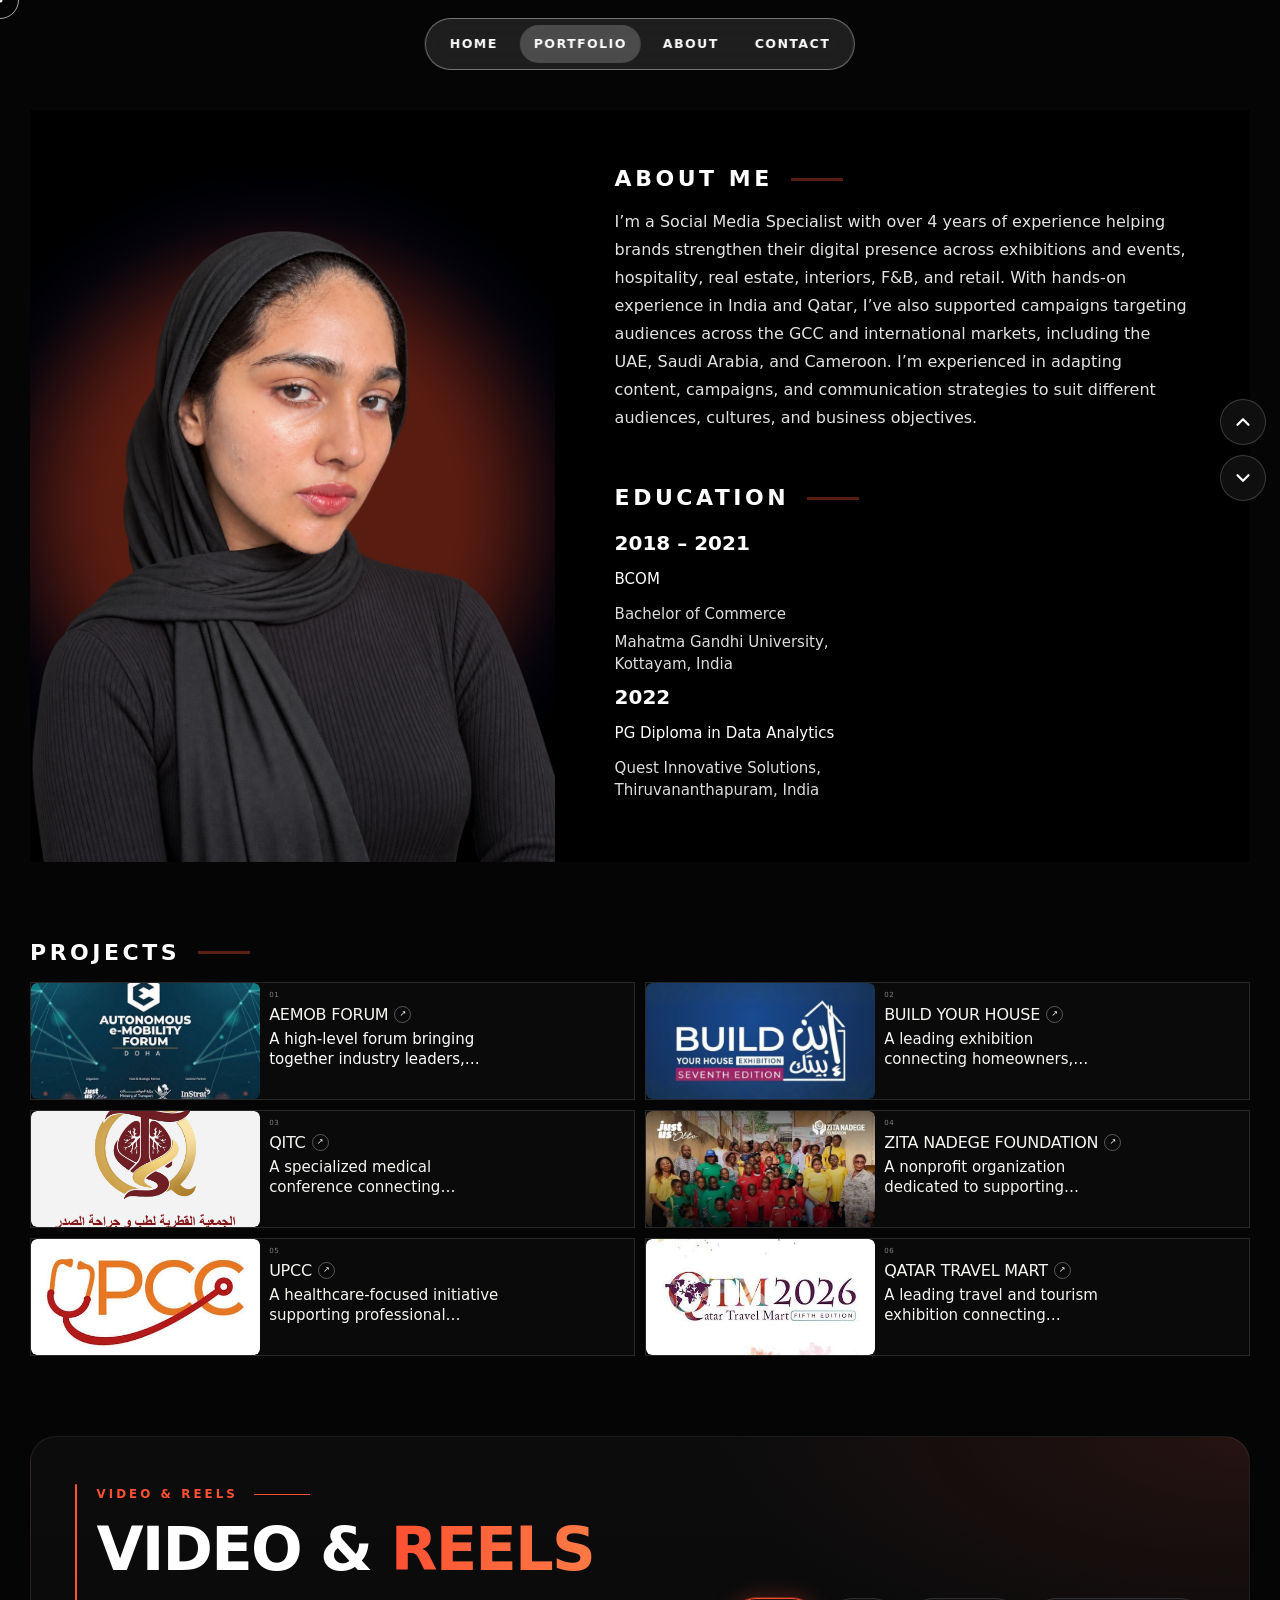
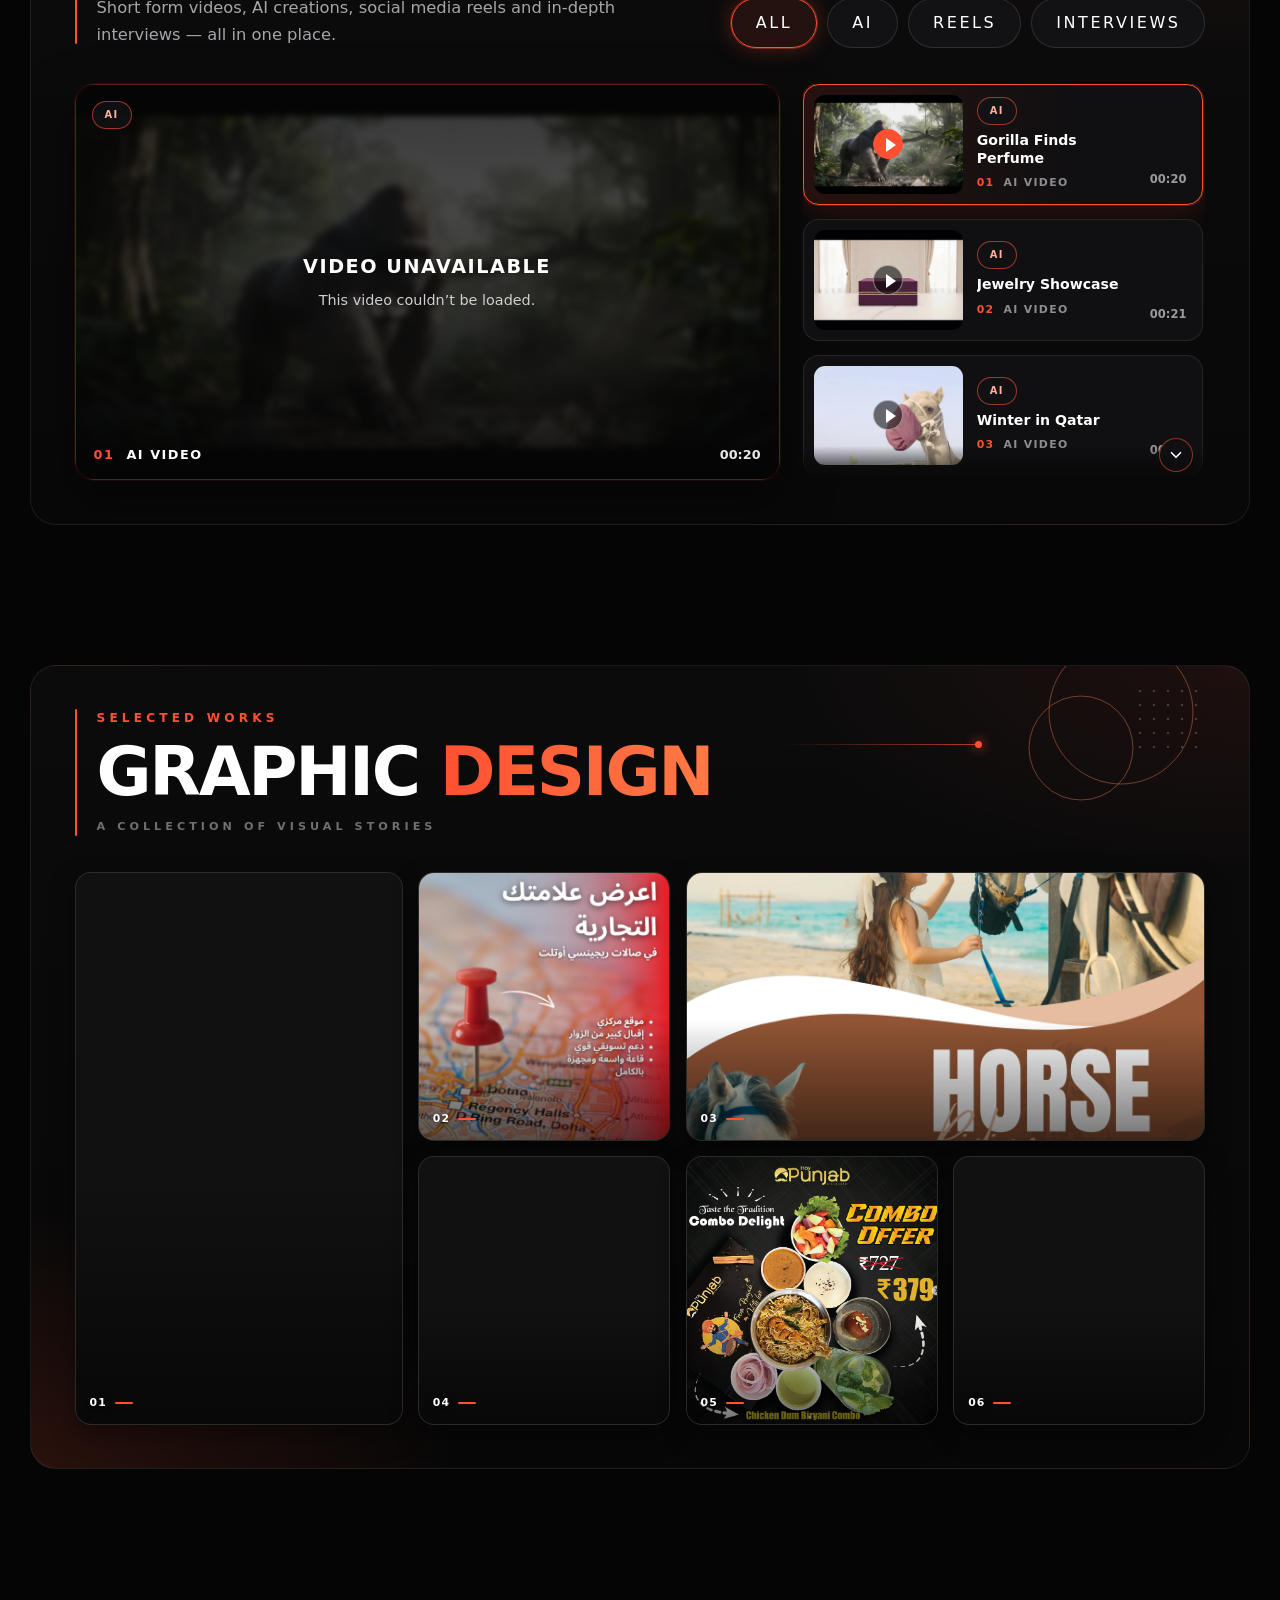
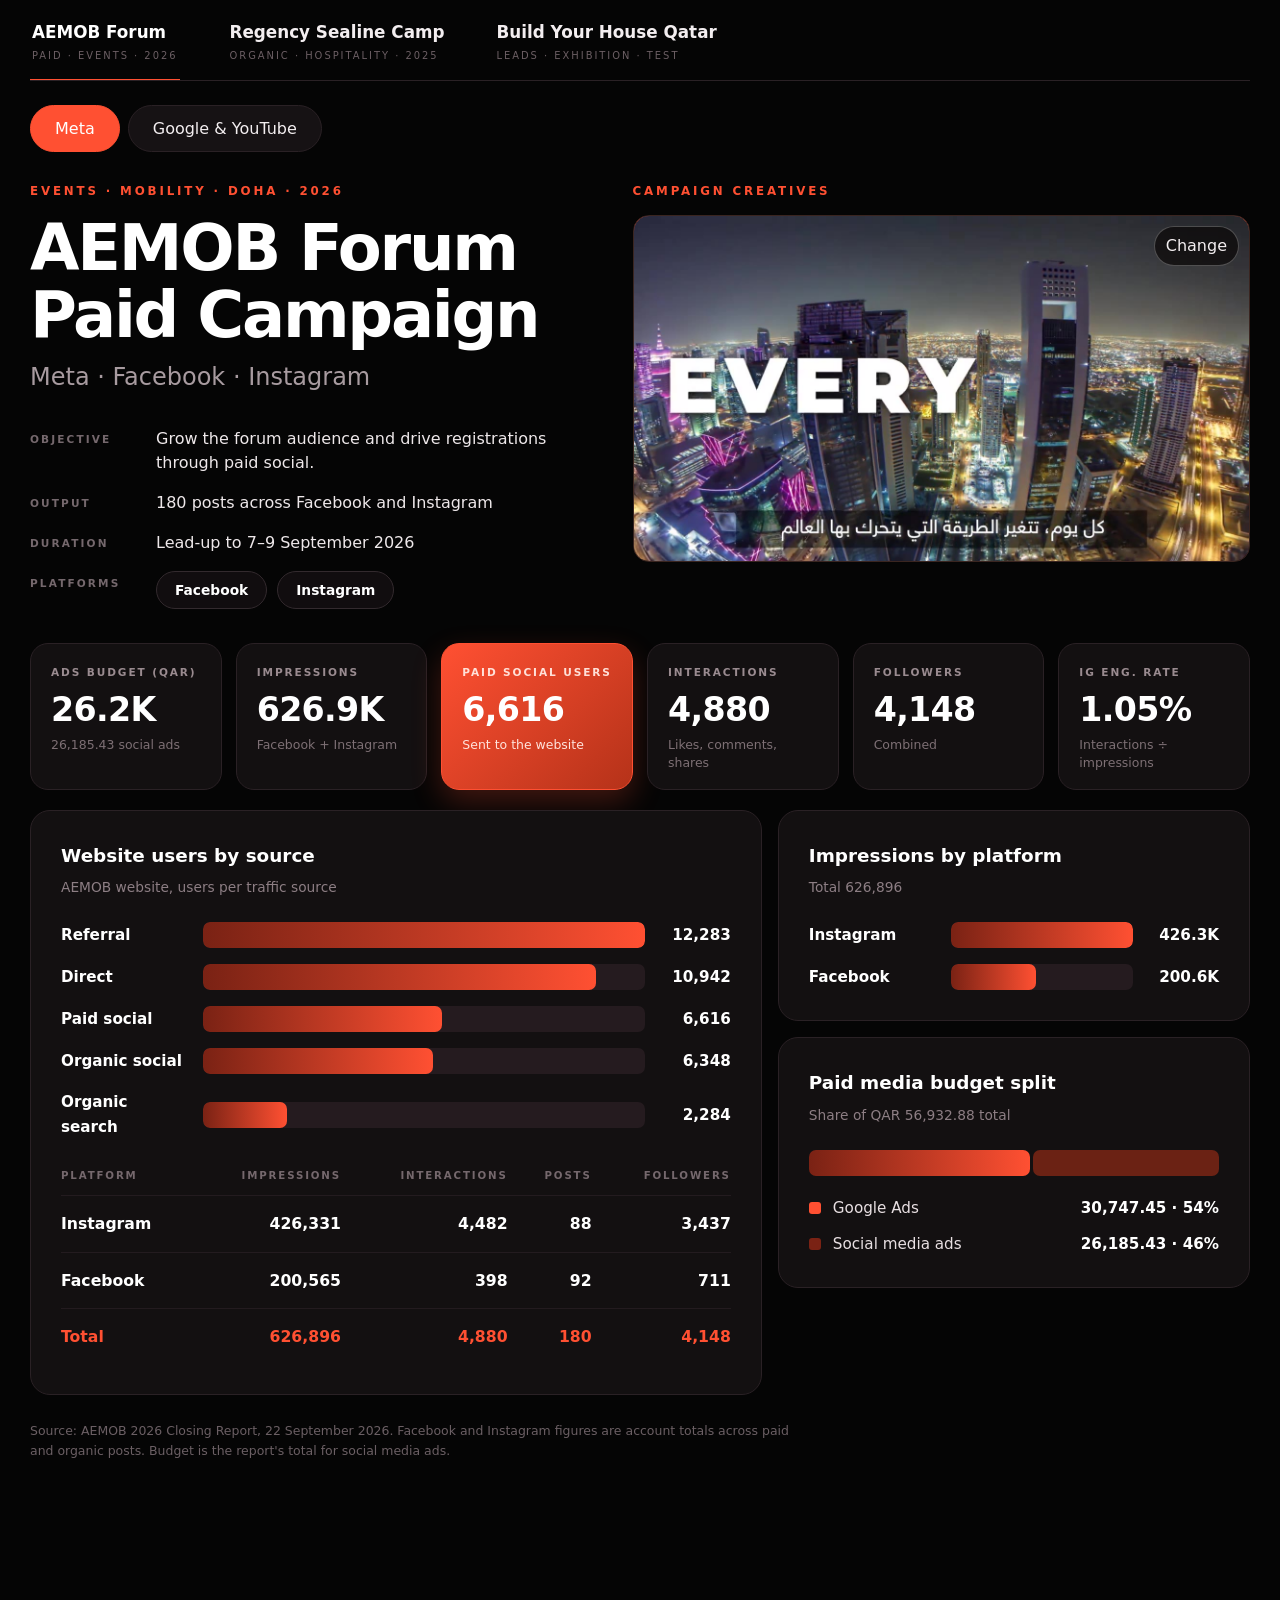
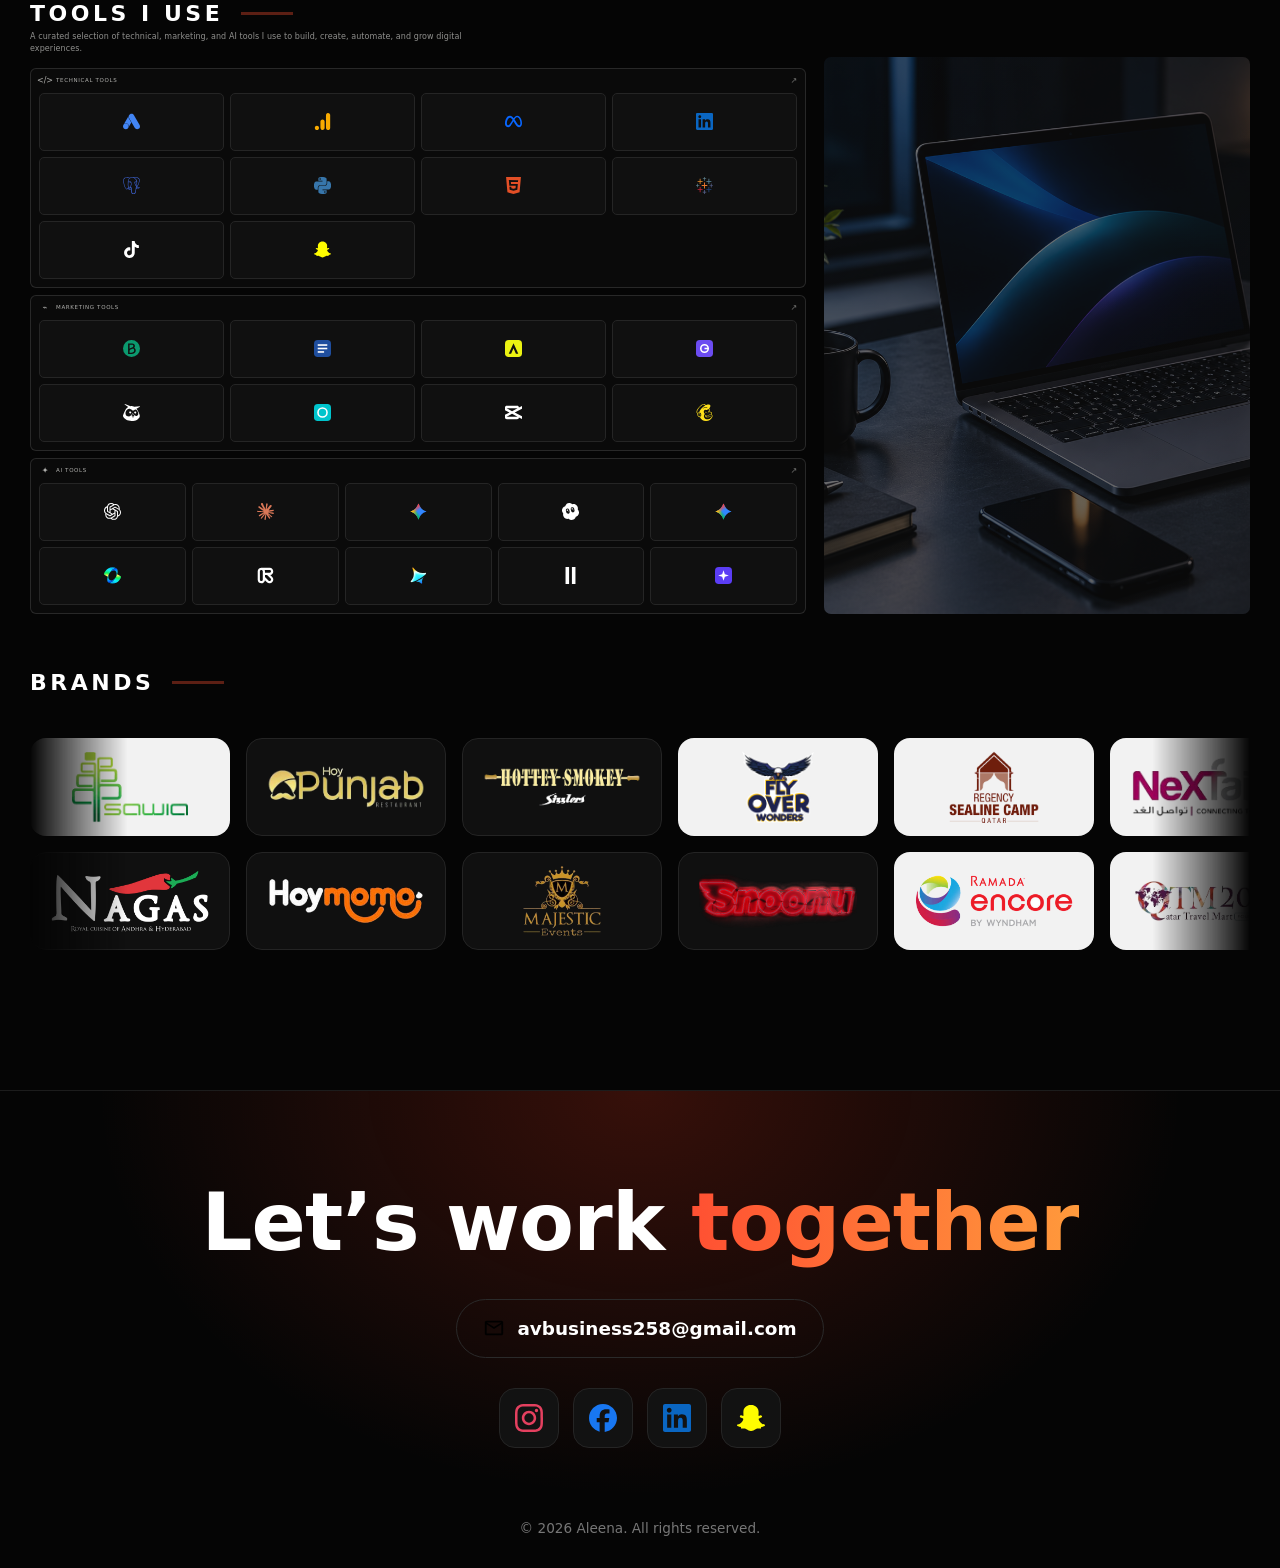
==== portfolio.html @ dae9d960 "portfolio" ====
<!DOCTYPE html>
<html lang="en">
<head>
  <script>document.documentElement.classList.add("js")</script>
  <meta charset="UTF-8">
  <meta name="viewport" content="width=device-width, initial-scale=1.0">
  <title>Aleena — Portfolio</title>
  <link rel="stylesheet" href="style.css">
  <link rel="stylesheet" href="theme.css">
  <link rel="stylesheet" href="transition.css">
  <link rel="stylesheet" href="portfolio.css">
  <link rel="stylesheet" href="video-reels.css">
  <link rel="stylesheet" href="graphic-design.css">
  <link rel="stylesheet" href="campaigns.css">
  <link rel="stylesheet" href="brands-carousel.css">
</head>
<body class="portfolio-page" id="top">
  <div class="cursor" aria-hidden="true"></div>
  <div class="cursor-dot" aria-hidden="true"></div>

  <header class="site-header">
    <nav class="nav" aria-label="Main navigation">
      <a href="index.html" data-transition>Home</a>
      <a href="portfolio.html" class="active" aria-current="page">Portfolio</a>
      <a href="#top">About</a>
      <a href="#contact">Contact</a>
    </nav>
  </header>

  <main>


   <section class="portfolio-panel" data-reveal id="portfolio">

  <div class="portfolio-card">

    <!-- ================= LEFT SIDE ================= -->
    <div class="portfolio-left">

      <!-- <div class="intro">
        <p class="role">
          Social Media Specialist 
         </p>
      </div> -->

      <!-- Blue glow -->
      <div class="blue-glow"></div>

      <!-- Portrait -->
      <div class="portrait">
        <img
          src="assets/aleena.PNG"
          alt="Aleena"
        >
      </div>
  </div>


    <!-- ================= RIGHT SIDE ================= -->
    <div class="portfolio-right">

      <!-- ABOUT ME -->
      <div class="about-block">

        <div class="section-title">
          <h2>ABOUT ME</h2>
          <span></span>
        </div>

        <p>
          I’m a Social Media Specialist with over 4 years of experience helping brands strengthen their digital presence across exhibitions and events, hospitality, real estate, interiors, F&B, and retail. With hands-on experience in India and Qatar, I’ve also supported campaigns targeting audiences across the GCC and international markets, including the UAE, Saudi Arabia, and Cameroon. I’m experienced in adapting content, campaigns, and communication strategies to suit different audiences, cultures, and business objectives.
        </p>

      </div>


      <!-- BOTTOM CONTENT -->
      <div class="portfolio-details">

        <!-- EDUCATION -->
        <div class="education-block">

          <div class="section-title" >
            <h2>EDUCATION</h2>
            <span></span>
          </div>

          <div class="education-item" >

            <h3>2018 – 2021</h3>

            <h4>BCOM</h4>

            <p>
              Bachelor of Commerce
            </p>

            <p>
             Mahatma Gandhi University, Kottayam, India 
            </p>

          </div>
          
          <div class="education-item">

            <h3>2022</h3>
              <h4>PG Diploma in Data Analytics</h4>
            <p>
             Quest Innovative Solutions, Thiruvananthapuram, India 
            </p>

          </div>

        </div>

      </div>

    </div>

  </div>

</section>

<!-- projects -->
<section class="block" id="projects">

  <div class="section-title" data-reveal>
    <h2>PROJECTS</h2>
    <span></span>
  </div>

  <div class="projects-list">

    <!-- 01 -->
    <a class="project-card"
       href="https://www.aemobforum.com/"
       target="_blank"
       rel="noopener noreferrer"
       data-reveal
       style="--d:0ms">

      <div class="project-image1">
        <img src="assets/img/aemob.jpeg" alt="AEMOB Forum">
      </div>

      <div class="project-info">
        <span class="num">01</span>

        <div class="project-title">
          <h3>AEMOB FORUM</h3>
          <span class="project-arrow">↗</span>
        </div>

        <p class="project-description" style="color: white;">
          A high-level forum bringing together industry leaders, innovators, and global stakeholders to exchange ideas, explore opportunities, and shape future developments.
        </p>
      </div>

    </a>


    <!-- 02 -->
    <a class="project-card"
       href="https://buildyourhouseqatar.com/"
       target="_blank"
       rel="noopener noreferrer"
       data-reveal
       style="--d:90ms">

      <div class="project-image1">
        <img src="assets/img/build.jpeg" alt="Build Your House Qatar">
      </div>

      <div class="project-info">
        <span class="num">02</span>

        <div class="project-title">
          <h3>BUILD YOUR HOUSE</h3>
          <span class="project-arrow">↗</span>
        </div>

        <p class="project-description">
          A leading exhibition connecting homeowners, designers, contractors, and suppliers across home construction, renovation, interiors, and lifestyle solutions
        </p>
      </div>

    </a>


    <!-- 03 -->
    <a class="project-card"
       href="https://qatarthoracicsociety.org/Conference/Home"
       target="_blank"
       rel="noopener noreferrer"
       data-reveal
       style="--d:60ms">

      <div class="project-image1">
        <img src="assets/img/qitc.jpeg" alt="QITC">
      </div>

      <div class="project-info">
        <span class="num">03</span>

        <div class="project-title">
          <h3>QITC</h3>
          <span class="project-arrow">↗</span>
        </div>

        <p class="project-description">
            A specialized medical conference connecting healthcare professionals and experts to share knowledge, research, and advancements in thoracic medicine.        </p>
      </div>

    </a>


    <!-- 04 -->
    <a class="project-card"
       href="https://zitanadegefoundation.org/"
       target="_blank"
       rel="noopener noreferrer"
       data-reveal
       style="--d:150ms">

      <div class="project-image">
        <img src="assets/img/zita.jpeg" alt="Zita Nadege Foundation">
      </div>

      <div class="project-info">
        <span class="num">04</span>

        <div class="project-title">
          <h3>ZITA NADEGE FOUNDATION</h3>
          <span class="project-arrow">↗</span>
        </div>

        <p class="project-description">
         A nonprofit organization dedicated to supporting communities through initiatives focused on health, education, empowerment, and social development.
        </p>
      </div>

    </a>


    <!-- 05 -->
    <a class="project-card"
       href="https://qatar-weill.cornell.edu/event/alumni-conference"
       target="_blank"
       rel="noopener noreferrer"
       data-reveal
       style="--d:120ms">

      <div class="project-image1">
        <img src="assets/img/upcc.jpeg" alt="UPCC">
      </div>

      <div class="project-info">
        <span class="num">05</span>

        <div class="project-title">
          <h3>UPCC</h3>
          <span class="project-arrow">↗</span>
        </div>

        <p class="project-description">
          A healthcare-focused initiative supporting professional development, medical education, research, and collaboration within the medical community.        </p>
      </div>

    </a>


    <!-- 06 -->
    <a class="project-card"
       href="https://qtmqatar.com/"
       target="_blank"
       rel="noopener noreferrer"
       data-reveal
       style="--d:120ms">

      <div class="project-image1">
        <img
          src="assets/img/qtm.jpeg"
          alt="Qatar Travel Mart"
        >
      </div>

      <div class="project-info">
        <span class="num">06</span>

        <div class="project-title">
          <h3>QATAR TRAVEL MART</h3>
          <span class="project-arrow">↗</span>
        </div>

        <p class="project-description">
          A leading travel and tourism exhibition connecting destinations, hospitality brands, tour operators, and industry professionals to showcase opportunities and strengthen global partnerships.
        </p>
      </div>

    </a>

  </div>

</section>

<!-- video and reels -->
<section class="vr" id="video-reels" aria-labelledby="vr-title">
  <div class="vr-shell">
    <header class="vr-head" data-reveal>
      <div class="vr-head-text">
        <span class="vr-kicker">VIDEO &amp; REELS</span>
        <h2 id="vr-title">VIDEO &amp; <span>REELS</span></h2>
        <p>Short form videos, AI creations, social media reels and in-depth interviews — all in one place.</p>
      </div>
      <div class="vr-filters" role="tablist" aria-label="Filter videos">
        <button type="button" class="vr-filter active" data-filter="all" role="tab" aria-selected="true">ALL</button>
        <button type="button" class="vr-filter" data-filter="ai" role="tab" aria-selected="false">AI</button>
        <button type="button" class="vr-filter" data-filter="reels" role="tab" aria-selected="false">REELS</button>
        <button type="button" class="vr-filter" data-filter="interviews" role="tab" aria-selected="false">INTERVIEWS</button>
      </div>
    </header>

    <div class="vr-layout" data-reveal style="--d:80ms">
      <!-- big player -->
      <div class="vr-stage" id="vrStage">
        <img class="vr-blur" alt="" aria-hidden="true">
        <video class="vr-video" playsinline preload="none"></video>
        <span class="vr-badge vr-stage-badge ai">AI</span>
        <button type="button" class="vr-play" aria-label="Play video"><span></span></button>
        <div class="vr-stage-info"><span class="vr-stage-name"><b>01</b> <em>AI VIDEO</em></span><span class="vr-stage-dur">00:00</span></div>
        <div class="vr-unavailable"><strong>Video unavailable</strong><span>This video couldn’t be loaded.</span></div>
      </div>

      <!-- scrolling list (3 visible) -->
      <div class="vr-side">
        <div class="vr-list at-top" id="vrList" role="list" tabindex="0" aria-label="Video list">
        <button type="button" class="vr-item" data-cat="ai" data-src="assets/videos/Gorilla_Finds_Perfume (1).MP4" data-poster="assets/img/thumbs/gorilla.jpg" data-title="Gorilla Finds Perfume" data-label="AI VIDEO" data-num="01" data-dur="00:20">
          <span class="vr-thumb"><img src="assets/img/thumbs/gorilla.jpg" alt="" loading="lazy" decoding="async"><span class="vr-mini"></span></span>
          <span class="vr-meta">
            <span class="vr-badge ai">AI</span>
            <span class="vr-title">Gorilla Finds Perfume</span>
            <span class="vr-sub"><b>01</b> AI VIDEO</span>
          </span>
          <span class="vr-dur">00:20</span>
        </button>
        <button type="button" class="vr-item" data-cat="ai" data-src="assets/videos/Jewelry 1 (3).mp4" data-poster="assets/img/thumbs/jewelry.jpg" data-title="Jewelry Showcase" data-label="AI VIDEO" data-num="02" data-dur="00:21">
          <span class="vr-thumb"><img src="assets/img/thumbs/jewelry.jpg" alt="" loading="lazy" decoding="async"><span class="vr-mini"></span></span>
          <span class="vr-meta">
            <span class="vr-badge ai">AI</span>
            <span class="vr-title">Jewelry Showcase</span>
            <span class="vr-sub"><b>02</b> AI VIDEO</span>
          </span>
          <span class="vr-dur">00:21</span>
        </button>
        <button type="button" class="vr-item" data-cat="ai" data-src="assets/videos/winter in qatar (1).mov" data-poster="assets/img/thumbs/winter-qatar.jpg" data-title="Winter in Qatar" data-label="AI VIDEO" data-num="03" data-dur="00:17">
          <span class="vr-thumb"><img src="assets/img/thumbs/winter-qatar.jpg" alt="" loading="lazy" decoding="async"><span class="vr-mini"></span></span>
          <span class="vr-meta">
            <span class="vr-badge ai">AI</span>
            <span class="vr-title">Winter in Qatar</span>
            <span class="vr-sub"><b>03</b> AI VIDEO</span>
          </span>
          <span class="vr-dur">00:17</span>
        </button>
        <button type="button" class="vr-item" data-cat="ai" data-src="assets/videos/BYH26 Penguin video (1).mp4" data-poster="assets/img/thumbs/penguin.jpg" data-title="BYH26 Penguin" data-label="AI VIDEO" data-num="04" data-dur="00:20">
          <span class="vr-thumb"><img src="assets/img/thumbs/penguin.jpg" alt="" loading="lazy" decoding="async"><span class="vr-mini"></span></span>
          <span class="vr-meta">
            <span class="vr-badge ai">AI</span>
            <span class="vr-title">BYH26 Penguin</span>
            <span class="vr-sub"><b>04</b> AI VIDEO</span>
          </span>
          <span class="vr-dur">00:20</span>
        </button>
        <button type="button" class="vr-item" data-cat="reels" data-src="assets/videos/dec - reel 1 (RSC).mp4" data-poster="assets/img/thumbs/dec-reel.jpg" data-title="December Reel · RSC" data-label="REEL" data-num="05" data-dur="00:24">
          <span class="vr-thumb"><img src="assets/img/thumbs/dec-reel.jpg" alt="" loading="lazy" decoding="async"><span class="vr-mini"></span></span>
          <span class="vr-meta">
            <span class="vr-badge reels">REELS</span>
            <span class="vr-title">December Reel · RSC</span>
            <span class="vr-sub"><b>05</b> REEL</span>
          </span>
          <span class="vr-dur">00:24</span>
        </button>
        <button type="button" class="vr-item" data-cat="reels" data-src="assets/videos/embrace.mp4" data-poster="assets/img/thumbs/embrace.jpg" data-title="Embrace" data-label="REEL" data-num="06" data-dur="00:11">
          <span class="vr-thumb"><img src="assets/img/thumbs/embrace.jpg" alt="" loading="lazy" decoding="async"><span class="vr-mini"></span></span>
          <span class="vr-meta">
            <span class="vr-badge reels">REELS</span>
            <span class="vr-title">Embrace</span>
            <span class="vr-sub"><b>06</b> REEL</span>
          </span>
          <span class="vr-dur">00:11</span>
        </button>
        <button type="button" class="vr-item" data-cat="reels" data-src="assets/videos/FLOWER (1).mov" data-poster="assets/img/thumbs/flower.jpg" data-title="Flower" data-label="REEL" data-num="07" data-dur="00:16">
          <span class="vr-thumb"><img src="assets/img/thumbs/flower.jpg" alt="" loading="lazy" decoding="async"><span class="vr-mini"></span></span>
          <span class="vr-meta">
            <span class="vr-badge reels">REELS</span>
            <span class="vr-title">Flower</span>
            <span class="vr-sub"><b>07</b> REEL</span>
          </span>
          <span class="vr-dur">00:16</span>
        </button>
        <button type="button" class="vr-item" data-cat="reels" data-src="assets/videos/The cool tones of white and grey create a sleek and sophisticated atmosphere that is perfect for (1).mp4" data-poster="assets/img/thumbs/cool-tones.jpg" data-title="Cool Tones" data-label="REEL" data-num="08" data-dur="00:30">
          <span class="vr-thumb"><img src="assets/img/thumbs/cool-tones.jpg" alt="" loading="lazy" decoding="async"><span class="vr-mini"></span></span>
          <span class="vr-meta">
            <span class="vr-badge reels">REELS</span>
            <span class="vr-title">Cool Tones</span>
            <span class="vr-sub"><b>08</b> REEL</span>
          </span>
          <span class="vr-dur">00:30</span>
        </button>
        <button type="button" class="vr-item" data-cat="interviews" data-src="assets/videos/interview-01.mp4" data-poster="assets/img/thumbs/interview-01.jpg" data-title="Interview 01" data-label="INTERVIEW" data-num="09" data-dur="02:16">
          <span class="vr-thumb"><img src="assets/img/thumbs/interview-01.jpg" alt="" loading="lazy" decoding="async"><span class="vr-mini"></span></span>
          <span class="vr-meta">
            <span class="vr-badge int">INTERVIEWS</span>
            <span class="vr-title">Interview 01</span>
            <span class="vr-sub"><b>09</b> INTERVIEW</span>
          </span>
          <span class="vr-dur">02:16</span>
        </button>
        <button type="button" class="vr-item" data-cat="interviews" data-src="assets/videos/interview-02.mp4" data-poster="assets/img/thumbs/interview-02.jpg" data-title="Interview 02" data-label="INTERVIEW" data-num="10" data-dur="04:21">
          <span class="vr-thumb"><img src="assets/img/thumbs/interview-02.jpg" alt="" loading="lazy" decoding="async"><span class="vr-mini"></span></span>
          <span class="vr-meta">
            <span class="vr-badge int">INTERVIEWS</span>
            <span class="vr-title">Interview 02</span>
            <span class="vr-sub"><b>10</b> INTERVIEW</span>
          </span>
          <span class="vr-dur">04:21</span>
        </button>
        <button type="button" class="vr-item" data-cat="interviews" data-src="assets/videos/interview-bryan-logue.mp4" data-poster="assets/img/thumbs/interview-bryan-logue.jpg" data-title="Bryan Logue · Masar Motors" data-label="INTERVIEW" data-num="11" data-dur="00:56">
          <span class="vr-thumb"><img src="assets/img/thumbs/interview-bryan-logue.jpg" alt="" loading="lazy" decoding="async"><span class="vr-mini"></span></span>
          <span class="vr-meta">
            <span class="vr-badge int">INTERVIEWS</span>
            <span class="vr-title">Bryan Logue · Masar Motors</span>
            <span class="vr-sub"><b>11</b> INTERVIEW</span>
          </span>
          <span class="vr-dur">00:56</span>
        </button>
        <button type="button" class="vr-item" data-cat="interviews" data-src="assets/videos/interview-andrew-cary.mp4" data-poster="assets/img/thumbs/interview-andrew-cary.jpg" data-title="Andrew John Cary · SNAAP" data-label="INTERVIEW" data-num="12" data-dur="01:22">
          <span class="vr-thumb"><img src="assets/img/thumbs/interview-andrew-cary.jpg" alt="" loading="lazy" decoding="async"><span class="vr-mini"></span></span>
          <span class="vr-meta">
            <span class="vr-badge int">INTERVIEWS</span>
            <span class="vr-title">Andrew John Cary · SNAAP</span>
            <span class="vr-sub"><b>12</b> INTERVIEW</span>
          </span>
          <span class="vr-dur">01:22</span>
        </button>
        <button type="button" class="vr-item" data-cat="interviews" data-src="assets/videos/interview-abdulaziz-alqahtani.mp4" data-poster="assets/img/thumbs/interview-abdulaziz-alqahtani.jpg" data-title="Abdulaziz Alqahtani · Snoonu" data-label="INTERVIEW" data-num="13" data-dur="01:17">
          <span class="vr-thumb"><img src="assets/img/thumbs/interview-abdulaziz-alqahtani.jpg" alt="" loading="lazy" decoding="async"><span class="vr-mini"></span></span>
          <span class="vr-meta">
            <span class="vr-badge int">INTERVIEWS</span>
            <span class="vr-title">Abdulaziz Alqahtani · Snoonu</span>
            <span class="vr-sub"><b>13</b> INTERVIEW</span>
          </span>
          <span class="vr-dur">01:17</span>
        </button>
        </div>
        <button type="button" class="vr-arrow up" aria-label="Scroll up"><svg viewBox="0 0 24 24"><path d="M6 15l6-6 6 6"/></svg></button>
        <button type="button" class="vr-arrow down" aria-label="Scroll down"><svg viewBox="0 0 24 24"><path d="M6 9l6 6 6-6"/></svg></button>
      </div>
    </div>
  </div>
</section>

<!-- graphic design -->
 <section class="gd" id="graphic-design" aria-labelledby="gd-title">
  <div class="gd-shell">
    <div class="gd-deco" aria-hidden="true">
      <svg class="gd-circles" viewBox="0 0 300 200" fill="none"><circle cx="210" cy="60" r="72"/><circle cx="170" cy="96" r="52"/></svg>
      <span class="gd-line"><i></i></span>
      <span class="gd-dots"></span>
    </div>
    <header class="gd-head" data-reveal>
      <span class="gd-bar"></span>
      <div>
        <span class="gd-kicker">SELECTED WORKS</span>
        <h2 id="gd-title">GRAPHIC <span>DESIGN</span></h2>
        <p class="gd-sub">A COLLECTION OF VISUAL STORIES</p>
      </div>
    </header>
    <div class="gd-grid">
      <figure class="gd-card c1" data-reveal style="--d:0ms">
        <button type="button" class="gd-inner" data-full="assets/img/graph1.png" data-alt="Regency Halls — Book Your Space" aria-label="View Regency Halls — Book Your Space">
          <img src="assets/img/graph1.png" alt="Regency Halls — Book Your Space" loading="lazy" decoding="async" style="object-position:center top">
          <span class="gd-sheen" aria-hidden="true"></span>
          <span class="gd-zoom" aria-hidden="true"><svg viewBox="0 0 24 24"><path d="M14 4h6v6M10 20H4v-6M20 4l-7 7M4 20l7-7"/></svg></span>
          <span class="gd-num"><b>01</b><i></i></span>
        </button>
      </figure>
      <figure class="gd-card c2" data-reveal style="--d:70ms">
        <button type="button" class="gd-inner" data-full="assets/img/graph2.png" data-alt="Regency Outlet — Arabic ad" aria-label="View Regency Outlet — Arabic ad">
          <img src="assets/img/graph2.png" alt="Regency Outlet — Arabic ad" loading="lazy" decoding="async" style="object-position:center 12%">
          <span class="gd-sheen" aria-hidden="true"></span>
          <span class="gd-zoom" aria-hidden="true"><svg viewBox="0 0 24 24"><path d="M14 4h6v6M10 20H4v-6M20 4l-7 7M4 20l7-7"/></svg></span>
          <span class="gd-num"><b>02</b><i></i></span>
        </button>
      </figure>
      <figure class="gd-card c3" data-reveal style="--d:140ms">
        <button type="button" class="gd-inner" data-full="assets/img/graph3.png" data-alt="Regency Sealine Camp — Horse riding" aria-label="View Regency Sealine Camp — Horse riding">
          <img src="assets/img/graph3.png" alt="Regency Sealine Camp — Horse riding" loading="lazy" decoding="async" style="object-position:center 34%">
          <span class="gd-sheen" aria-hidden="true"></span>
          <span class="gd-zoom" aria-hidden="true"><svg viewBox="0 0 24 24"><path d="M14 4h6v6M10 20H4v-6M20 4l-7 7M4 20l7-7"/></svg></span>
          <span class="gd-num"><b>03</b><i></i></span>
        </button>
      </figure>
      <figure class="gd-card c4" data-reveal style="--d:210ms">
        <button type="button" class="gd-inner" data-full="assets/img/graph4.png" data-alt="Hoy Punjab — Celebrate colours" aria-label="View Hoy Punjab — Celebrate colours">
          <img src="assets/img/graph4.png" alt="Hoy Punjab — Celebrate colours" loading="lazy" decoding="async" style="object-position:center 45%">
          <span class="gd-sheen" aria-hidden="true"></span>
          <span class="gd-zoom" aria-hidden="true"><svg viewBox="0 0 24 24"><path d="M14 4h6v6M10 20H4v-6M20 4l-7 7M4 20l7-7"/></svg></span>
          <span class="gd-num"><b>04</b><i></i></span>
        </button>
      </figure>
      <figure class="gd-card c5" data-reveal style="--d:280ms">
        <button type="button" class="gd-inner" data-full="assets/img/graph5.png" data-alt="Hoy Punjab — Combo offer" aria-label="View Hoy Punjab — Combo offer">
          <img src="assets/img/graph5.png" alt="Hoy Punjab — Combo offer" loading="lazy" decoding="async" style="object-position:center 45%">
          <span class="gd-sheen" aria-hidden="true"></span>
          <span class="gd-zoom" aria-hidden="true"><svg viewBox="0 0 24 24"><path d="M14 4h6v6M10 20H4v-6M20 4l-7 7M4 20l7-7"/></svg></span>
          <span class="gd-num"><b>05</b><i></i></span>
        </button>
      </figure>
      <figure class="gd-card c6" data-reveal style="--d:350ms">
        <button type="button" class="gd-inner" data-full="assets/img/graph6.png" data-alt="Regency Sealine Camp — Birthday month" aria-label="View Regency Sealine Camp — Birthday month">
          <img src="assets/img/graph6.png" alt="Regency Sealine Camp — Birthday month" loading="lazy" decoding="async" style="object-position:center 38%">
          <span class="gd-sheen" aria-hidden="true"></span>
          <span class="gd-zoom" aria-hidden="true"><svg viewBox="0 0 24 24"><path d="M14 4h6v6M10 20H4v-6M20 4l-7 7M4 20l7-7"/></svg></span>
          <span class="gd-num"><b>06</b><i></i></span>
        </button>
      </figure>
    </div>
  </div>
</section>

    

<!-- ===== CAMPAIGNS & RESULTS (styles: campaigns.css, logic: campaigns.js) ===== -->
<section class="cp" id="campaigns" aria-label="Campaigns and results">
  <nav class="cp-tabs" role="tablist" aria-label="Campaign navigation">
    <button class="cp-tab active" role="tab" data-group="aemob" data-page="aemob-meta"><span class="cp-tab-t">AEMOB Forum</span><span class="cp-tab-m">Paid · Events · 2026</span></button>
    <button class="cp-tab" role="tab" data-group="regency" data-page="regency"><span class="cp-tab-t">Regency Sealine Camp</span><span class="cp-tab-m">Organic · Hospitality · 2025</span></button>
    <button class="cp-tab" role="tab" data-group="build" data-page="build"><span class="cp-tab-t">Build Your House Qatar</span><span class="cp-tab-m">Leads · Exhibition · Test</span></button>
  </nav>
  <section class="cp-page active" id="aemob-meta" role="tabpanel"><div class="cp-pills" role="tablist" aria-label="Platform"><button class="cp-pill active" data-page="aemob-meta" role="tab">Meta</button><button class="cp-pill" data-page="aemob-google" role="tab">Google &amp; YouTube</button></div><div class="cp-hero"><div class="cp-hero-text"><div class="cp-kicker">Events · Mobility · Doha · 2026</div><h2 class="cp-title">AEMOB Forum<br>Paid Campaign</h2><p class="cp-subtitle">Meta · Facebook · Instagram</p><div class="cp-info"><div class="cp-row"><div class="cp-label">Objective</div><div class="cp-value">Grow the forum audience and drive registrations through paid social.</div></div><div class="cp-row"><div class="cp-label">Output</div><div class="cp-value">180 posts across Facebook and Instagram</div></div><div class="cp-row"><div class="cp-label">Duration</div><div class="cp-value">Lead-up to 7–9 September 2026</div></div><div class="cp-row"><div class="cp-label">Platforms</div><div class="cp-value"><div class="cp-chips"><span>Facebook</span><span>Instagram</span></div></div></div></div></div><div class="cp-creative-wrap"><h3 class="cp-kicker">Campaign creatives</h3><div class="cp-creatives single-landscape"><div class="cp-creative" data-type="video" data-src="assets/videos/aemob-landscape.mp4" data-poster="assets/img/aemob-landscape-poster.jpg" tabindex="0" role="button" aria-label="Add media for Landscape Video"><span class="cp-tag">LANDSCAPE VIDEO</span><span class="cp-play"></span><span class="cp-add">+ Add video</span></div></div></div></div></div><div class="cp-metrics"><div class="cp-metric"><div class="cp-ml">Ads budget (QAR)</div><div class="cp-mv">26.2K</div><div class="cp-mn">26,185.43 social ads</div></div><div class="cp-metric"><div class="cp-ml">Impressions</div><div class="cp-mv">626.9K</div><div class="cp-mn">Facebook + Instagram</div></div><div class="cp-metric hl"><div class="cp-ml">Paid social users</div><div class="cp-mv">6,616</div><div class="cp-mn">Sent to the website</div></div><div class="cp-metric"><div class="cp-ml">Interactions</div><div class="cp-mv">4,880</div><div class="cp-mn">Likes, comments, shares</div></div><div class="cp-metric"><div class="cp-ml">Followers</div><div class="cp-mv">4,148</div><div class="cp-mn">Combined</div></div><div class="cp-metric"><div class="cp-ml">IG eng. rate</div><div class="cp-mv">1.05%</div><div class="cp-mn">Interactions ÷ impressions</div></div></div><div class="cp-grid"><div class="cp-card cp-main"><h2>Website users by source</h2><div class="cp-sub">AEMOB website, users per traffic source</div><div class="cp-stack"><div class="cp-bar"><span class="cp-bn">Referral</span><span class="cp-track"><i style="--w:100%"></i></span><span class="cp-bv">12,283</span></div><div class="cp-bar"><span class="cp-bn">Direct</span><span class="cp-track"><i style="--w:89%"></i></span><span class="cp-bv">10,942</span></div><div class="cp-bar"><span class="cp-bn">Paid social</span><span class="cp-track"><i style="--w:54%"></i></span><span class="cp-bv">6,616</span></div><div class="cp-bar"><span class="cp-bn">Organic social</span><span class="cp-track"><i style="--w:52%"></i></span><span class="cp-bv">6,348</span></div><div class="cp-bar"><span class="cp-bn">Organic search</span><span class="cp-track"><i style="--w:19%"></i></span><span class="cp-bv">2,284</span></div></div><div class="cp-tablewrap"><table class="cp-table"><thead><tr><th>Platform</th><th>Impressions</th><th>Interactions</th><th>Posts</th><th>Followers</th></tr></thead><tbody><tr><td>Instagram</td><td>426,331</td><td>4,482</td><td>88</td><td>3,437</td></tr><tr><td>Facebook</td><td>200,565</td><td>398</td><td>92</td><td>711</td></tr><tr class="cp-total"><td>Total</td><td>626,896</td><td>4,880</td><td>180</td><td>4,148</td></tr></tbody></table></div></div><div class="cp-side"><div class="cp-card "><h2>Impressions by platform</h2><div class="cp-sub">Total 626,896</div><div class="cp-stack"><div class="cp-bar"><span class="cp-bn">Instagram</span><span class="cp-track"><i style="--w:100%"></i></span><span class="cp-bv">426.3K</span></div><div class="cp-bar"><span class="cp-bn">Facebook</span><span class="cp-track"><i style="--w:47%"></i></span><span class="cp-bv">200.6K</span></div></div></div><div class="cp-card "><h2>Paid media budget split</h2><div class="cp-sub">Share of QAR 56,932.88 total</div><div class="cp-split"><i style="--w:54%"></i><b></b></div><div class="cp-legend"><div><span class="cp-dot"></span>Google Ads<strong>30,747.45 · 54%</strong></div><div><span class="cp-dot d2"></span>Social media ads<strong>26,185.43 · 46%</strong></div></div></div></div></div><p class="cp-source">Source: AEMOB 2026 Closing Report, 22 September 2026. Facebook and Instagram figures are account totals across paid and organic posts. Budget is the report's total for social media ads.</p></section>
  <section class="cp-page" id="aemob-google" role="tabpanel"><div class="cp-pills" role="tablist" aria-label="Platform"><button class="cp-pill" data-page="aemob-meta" role="tab">Meta</button><button class="cp-pill active" data-page="aemob-google" role="tab">Google &amp; YouTube</button></div><div class="cp-hero"><div class="cp-hero-text"><div class="cp-kicker">Events · Mobility · Doha · Jan–Sep 2026</div><h2 class="cp-title">AEMOB Forum<br>Paid Campaign</h2><p class="cp-subtitle">Google · YouTube</p><div class="cp-info"><div class="cp-row"><div class="cp-label">Objective</div><div class="cp-value">Drive forum awareness and registrations ahead of 7–9 September 2026.</div></div><div class="cp-row"><div class="cp-label">Campaigns</div><div class="cp-value">YouTube brand awareness video · Search sales drive</div></div><div class="cp-row"><div class="cp-label">Duration</div><div class="cp-value">January to September 2026</div></div><div class="cp-row"><div class="cp-label">Platforms</div><div class="cp-value"><div class="cp-chips"><span>Google Search</span><span>YouTube</span></div></div></div></div></div><div class="cp-creative-wrap"><h3 class="cp-kicker">Campaign creatives</h3><div class="cp-creatives single-landscape"><div class="cp-creative" data-type="video" data-src="assets/videos/aemob-landscape.mp4" data-poster="assets/img/aemob-landscape-poster.jpg" tabindex="0" role="button" aria-label="Add media for Youtube · Landscape Video"><span class="cp-tag">YOUTUBE · LANDSCAPE VIDEO</span><span class="cp-play"></span><span class="cp-add">+ Add landscape video</span></div></div></div></div></div><div class="cp-metrics"><div class="cp-metric"><div class="cp-ml">Spend (QAR)</div><div class="cp-mv">30.7K</div><div class="cp-mn">30,747.45 total Google Ads</div></div><div class="cp-metric"><div class="cp-ml">Impressions</div><div class="cp-mv">9.5M</div><div class="cp-mn">All regions</div></div><div class="cp-metric hl"><div class="cp-ml">Website visits</div><div class="cp-mv">183.3K</div><div class="cp-mn">From Google Ads</div></div><div class="cp-metric"><div class="cp-ml">YouTube clicks</div><div class="cp-mv">87.8K</div><div class="cp-mn">6.08M video impressions</div></div><div class="cp-metric"><div class="cp-ml">Cost / visit (QAR)</div><div class="cp-mv">0.17</div><div class="cp-mn">Spend ÷ visits</div></div><div class="cp-metric"><div class="cp-ml">YouTube CTR</div><div class="cp-mv">1.44%</div><div class="cp-mn">Clicks ÷ impressions</div></div></div><div class="cp-grid"><div class="cp-card cp-main"><h2>Impressions by region</h2><div class="cp-sub">Google Ads delivery, millions of impressions</div><div class="cp-stack"><div class="cp-bar"><span class="cp-bn">Middle East</span><span class="cp-track"><i style="--w:100%"></i></span><span class="cp-bv">8.01M</span></div><div class="cp-bar"><span class="cp-bn">Europe</span><span class="cp-track"><i style="--w:16%"></i></span><span class="cp-bv">1.30M</span></div><div class="cp-bar"><span class="cp-bn">East Asia</span><span class="cp-track"><i style="--w:3%"></i></span><span class="cp-bv">0.19M</span></div></div><div class="cp-tablewrap"><table class="cp-table"><thead><tr><th>Region</th><th>Impressions</th><th>Visits</th><th>Visit rate</th></tr></thead><tbody><tr><td>Middle East</td><td>8,010,000</td><td>145,440</td><td>1.82%</td></tr><tr><td>Europe</td><td>1,300,000</td><td>21,994</td><td>1.69%</td></tr><tr><td>East Asia</td><td>191,569</td><td>15,897</td><td>8.30%</td></tr><tr class="cp-total"><td>Total</td><td>9,501,569</td><td>183,331</td><td>1.93%</td></tr></tbody></table></div></div><div class="cp-side"><div class="cp-card "><h2>Clicks by creative</h2><div class="cp-sub">Total 142,940</div><div class="cp-stack"><div class="cp-bar"><span class="cp-bn">YouTube videos</span><span class="cp-track"><i style="--w:100%"></i></span><span class="cp-bv">87,828</span></div><div class="cp-bar"><span class="cp-bn">Sales drive</span><span class="cp-track"><i style="--w:63%"></i></span><span class="cp-bv">55,112</span></div></div></div><div class="cp-card "><h2>Top search keywords</h2><div class="cp-sub">Clicks, with click-through rate</div><div class="cp-stack"><div class="cp-kw"><div class="cp-kwtop"><span class="cp-bn">AEMOB 2026</span><span class="cp-bv">331</span></div><span class="cp-track"><i style="--w:100%"></i></span><div class="cp-ctr">37.4% CTR</div></div><div class="cp-kw"><div class="cp-kwtop"><span class="cp-bn">Autonomous e-mobility forum 2026</span><span class="cp-bv">230</span></div><span class="cp-track"><i style="--w:70%"></i></span><div class="cp-ctr">50.4% CTR</div></div><div class="cp-kw"><div class="cp-kwtop"><span class="cp-bn">Smart sustainable mobility</span><span class="cp-bv">159</span></div><span class="cp-track"><i style="--w:48%"></i></span><div class="cp-ctr">52.0% CTR</div></div><div class="cp-kw"><div class="cp-kwtop"><span class="cp-bn">Electric vehicles</span><span class="cp-bv">103</span></div><span class="cp-track"><i style="--w:31%"></i></span><div class="cp-ctr">43.5% CTR</div></div><div class="cp-kw"><div class="cp-kwtop"><span class="cp-bn">Latest mobility technology</span><span class="cp-bv">46</span></div><span class="cp-track"><i style="--w:14%"></i></span><div class="cp-ctr">44.7% CTR</div></div></div></div></div></div><div class="cp-two"><div class="cp-card "><h2>YouTube brand awareness</h2><div class="cp-sub">Video campaign to the forum landing page</div><div class="cp-pair"><div><div class="cp-ml">Impressions</div><div class="cp-mv">6.1M</div></div><div><div class="cp-ml">Landing page visits</div><div class="cp-mv">83,290</div></div></div></div><div class="cp-card "><h2>Sales drive, Jan–Sep 2026</h2><div class="cp-sub">Search campaign to the registration page</div><div class="cp-pair stacked"><div><div class="cp-ml">Impressions</div><div class="cp-mv">3.6M</div></div><div><div class="cp-ml">Registration page visits</div><div class="cp-mv">57,119</div></div></div></div></div><p class="cp-source">Source: AEMOB 2026 Closing Report, 22 September 2026. Regional totals are as reported by Google Ads and include both campaigns.</p></section>
  <section class="cp-page" id="regency" role="tabpanel"><div class="cp-hero"><div class="cp-hero-text"><div class="cp-kicker">Hospitality · Birthday Month · Sep 2025</div><h2 class="cp-title">Regency Sealine Camp</h2><p class="cp-subtitle">Organic campaign</p><div class="cp-info"><div class="cp-row"><div class="cp-label">Objective</div><div class="cp-value">Promote the Free Entry birthday-month offer without paid media.</div></div><div class="cp-row"><div class="cp-label">Offer</div><div class="cp-value">Free entry to the camp during your birthday month</div></div><div class="cp-row"><div class="cp-label">Date</div><div class="cp-value">13 September 2025</div></div><div class="cp-row"><div class="cp-label">Budget</div><div class="cp-value"><div class="cp-chips"><span>QAR 0 · 100% organic</span></div></div></div></div></div><div class="cp-creative-wrap"><h3 class="cp-kicker">Campaign creatives</h3><div class="cp-creatives single-post"><div class="cp-creative" data-type="image" data-src="assets/img/regency-camp.png" tabindex="0" role="button" aria-label="Add media for Post"><span class="cp-tag">POST</span><span class="cp-add">+ Add post image</span></div></div></div></div></div><div class="cp-metrics"><div class="cp-metric"><div class="cp-ml">Budget (QAR)</div><div class="cp-mv">0</div><div class="cp-mn">No paid promotion</div></div><div class="cp-metric hl"><div class="cp-ml">Views</div><div class="cp-mv">93.0K</div><div class="cp-mn">92,983 organic views</div></div><div class="cp-metric"><div class="cp-ml">Interactions</div><div class="cp-mv">4,224</div><div class="cp-mn">Likes, shares, saves, comments</div></div><div class="cp-metric"><div class="cp-ml">Shares</div><div class="cp-mv">2,900</div><div class="cp-mn">69% of interactions</div></div><div class="cp-metric"><div class="cp-ml">Profile activity</div><div class="cp-mv">1,218</div><div class="cp-mn">Profile visits and clicks</div></div><div class="cp-metric"><div class="cp-ml">Engagement rate</div><div class="cp-mv">4.54%</div><div class="cp-mn">Interactions ÷ views</div></div></div><div class="cp-grid"><div class="cp-card cp-main"><h2>Engagement breakdown</h2><div class="cp-sub">Actions taken on the post, after 92,983 views</div><div class="cp-stack"><div class="cp-bar"><span class="cp-bn">Interactions</span><span class="cp-track"><i style="--w:100%"></i></span><span class="cp-bv">4,224</span></div><div class="cp-bar"><span class="cp-bn">Shares</span><span class="cp-track"><i style="--w:69%"></i></span><span class="cp-bv">2,900</span></div><div class="cp-bar"><span class="cp-bn">Profile activity</span><span class="cp-track"><i style="--w:29%"></i></span><span class="cp-bv">1,218</span></div><div class="cp-bar"><span class="cp-bn">Likes</span><span class="cp-track"><i style="--w:14%"></i></span><span class="cp-bv">609</span></div><div class="cp-bar"><span class="cp-bn">Saves</span><span class="cp-track"><i style="--w:13%"></i></span><span class="cp-bv">541</span></div><div class="cp-bar"><span class="cp-bn">Comments</span><span class="cp-track"><i style="--w:3%"></i></span><span class="cp-bv">127</span></div></div><div class="cp-tablewrap"><table class="cp-table"><thead><tr><th>Metric</th><th>Result</th><th>Per 1,000 views</th></tr></thead><tbody><tr><td>Views</td><td>92,983</td><td>—</td></tr><tr><td>Interactions</td><td>4,224</td><td>45.4</td></tr><tr><td>Shares</td><td>2,900</td><td>31.2</td></tr><tr><td>Profile activity / clicks</td><td>1,218</td><td>13.1</td></tr><tr><td>Likes</td><td>609</td><td>6.5</td></tr><tr><td>Saves</td><td>541</td><td>5.8</td></tr><tr><td>Comments</td><td>127</td><td>1.4</td></tr></tbody></table></div></div><div class="cp-side"><div class="cp-card cp-learn"><h2>Why the campaign performed well</h2><div class="cp-sub">Results with zero budget</div><p>The <strong>Free Entry</strong> birthday offer was relevant and easy to share, so people passed it on: 2,900 shares, about one for every 32 views.</p><p>A clear message and an attractive creative made the offer easy to understand. 1,218 profile actions show people wanted to learn more about Regency Sealine Camp.</p><p>Strong sharing, a useful offer, clear messaging and high interest together extended the campaign's organic reach.</p></div><div class="cp-card "><h2>Interaction mix</h2><div class="cp-sub">Share of 4,224 interactions</div><div class="cp-mix"><i style="--w:69%"></i><i style="--w:14%" class="m2"></i><i style="--w:13%" class="m3"></i><i style="--w:4%" class="m4"></i></div><div class="cp-legend col"><div><span class="cp-dot"></span>Shares<strong>2,900 · 69%</strong></div><div><span class="cp-dot m2"></span>Likes<strong>609 · 14%</strong></div><div><span class="cp-dot m3"></span>Saves<strong>541 · 13%</strong></div><div><span class="cp-dot m4"></span>Comments and other<strong>174 · 4%</strong></div></div></div></div></div><p class="cp-source">Source: organic post insights, 13 September 2025. No paid promotion was used.</p></section>
  <section class="cp-page" id="build" role="tabpanel"><div class="cp-hero"><div class="cp-hero-text"><div class="cp-kicker">Exhibition · Exhibitor Leads · Test Campaign</div><h2 class="cp-title">Build Your House Qatar</h2><p class="cp-subtitle">Meta lead generation test</p><div class="cp-info"><div class="cp-row"><div class="cp-label">Objective</div><div class="cp-value">Find exhibitors and sponsors through a low-budget Meta lead form test.</div></div><div class="cp-row"><div class="cp-label">Targeting</div><div class="cp-value">20 km radius around Doha, business owners and decision makers</div></div><div class="cp-row"><div class="cp-label">Budget</div><div class="cp-value">QAR 80 per day for 15 days</div></div><div class="cp-row"><div class="cp-label">Platforms</div><div class="cp-value"><div class="cp-chips"><span>Facebook</span><span>Instagram</span><span>Instant form</span></div></div></div></div></div><div class="cp-creative-wrap"><h3 class="cp-kicker">Campaign creatives</h3><div class="cp-creatives single-portrait"><div class="cp-creative" data-type="video" data-src="assets/videos/build-campaign.MP4" data-poster="assets/img/thumbs/build-campaign.jpg" tabindex="0" role="button" aria-label="Add media for Build Your House video"><span class="cp-tag">BUILD YOUR HOUSE · VIDEO</span><span class="cp-play"></span><span class="cp-add">+ Add video</span></div></div></div></div></div><div class="cp-metrics"><div class="cp-metric"><div class="cp-ml">Budget (QAR)</div><div class="cp-mv">1,200</div><div class="cp-mn">80 a day × 15 days</div></div><div class="cp-metric hl"><div class="cp-ml">Leads</div><div class="cp-mv">163</div><div class="cp-mn">Exhibitor enquiries</div></div><div class="cp-metric"><div class="cp-ml">Cost / lead (QAR)</div><div class="cp-mv">7.36</div><div class="cp-mn">Spend ÷ leads</div></div><div class="cp-metric"><div class="cp-ml">Leads / day</div><div class="cp-mv">10.9</div><div class="cp-mn">10 or more every day</div></div><div class="cp-metric"><div class="cp-ml">Reach</div><div class="cp-mv">38.4K</div><div class="cp-mn">96.5K impressions</div></div><div class="cp-metric"><div class="cp-ml">Link CTR</div><div class="cp-mv">1.42%</div><div class="cp-mn">1,370 link clicks</div></div></div><div class="cp-grid"><div class="cp-card cp-main"><h2>Daily leads</h2><div class="cp-sub">Leads per day across the 15-day test</div><div class="cp-chart"><div class="cp-axis"><span>10</span><span>5</span><span>0</span></div><div class="cp-cols"><div class="cp-col"><i style="--h:76.9%" title="D1: 10 leads"></i><span>D1</span></div><div class="cp-col"><i style="--h:76.9%" title="D2: 10 leads"></i><span>D2</span></div><div class="cp-col"><i style="--h:84.6%" title="D3: 11 leads"></i><span>D3</span></div><div class="cp-col"><i style="--h:92.3%" title="D4: 12 leads"></i><span>D4</span></div><div class="cp-col"><i style="--h:84.6%" title="D5: 11 leads"></i><span>D5</span></div><div class="cp-col"><i style="--h:76.9%" title="D6: 10 leads"></i><span>D6</span></div><div class="cp-col"><i style="--h:92.3%" title="D7: 12 leads"></i><span>D7</span></div><div class="cp-col"><i style="--h:100.0%" title="D8: 13 leads"></i><span>D8</span></div><div class="cp-col"><i style="--h:84.6%" title="D9: 11 leads"></i><span>D9</span></div><div class="cp-col"><i style="--h:76.9%" title="D10: 10 leads"></i><span>D10</span></div><div class="cp-col"><i style="--h:84.6%" title="D11: 11 leads"></i><span>D11</span></div><div class="cp-col"><i style="--h:92.3%" title="D12: 12 leads"></i><span>D12</span></div><div class="cp-col"><i style="--h:76.9%" title="D13: 10 leads"></i><span>D13</span></div><div class="cp-col"><i style="--h:76.9%" title="D14: 10 leads"></i><span>D14</span></div><div class="cp-col"><i style="--h:76.9%" title="D15: 10 leads"></i><span>D15</span></div></div></div></div><div class="cp-card cp-learn cp-side"><h2>What the test showed</h2><div class="cp-sub">Learnings for the full campaign</div><p><strong>Purpose-made creatives win for leads.</strong> The new Welcoming Sponsors ad brought 2.6 times more leads than the boosted existing post at the same spend.</p><p><strong>A small budget can still deliver.</strong> QAR 80 a day produced 10 or more exhibitor leads every day.</p><p><strong>Tight targeting kept leads relevant.</strong> A 20 km radius around Doha focused spend on businesses that can exhibit.</p></div></div><div class="cp-grid"><div class="cp-card cp-main"><h2>New creative vs existing post</h2><div class="cp-sub">Same spend on each ad, QAR 600</div><div class="cp-tablewrap"><table class="cp-table"><thead><tr><th>Ad</th><th>Reach</th><th>Link clicks</th><th>Leads</th><th>Cost / lead</th></tr></thead><tbody><tr><td>Welcoming sponsors (new)</td><td>24,100</td><td>905</td><td>118</td><td>5.08</td></tr><tr><td>Existing post</td><td>16,900</td><td>465</td><td>45</td><td>13.33</td></tr></tbody></table></div><div style="height:18px"></div><div class="cp-stack"><div class="cp-bar"><span class="cp-bn">New creative</span><span class="cp-track"><i style="--w:100%"></i></span><span class="cp-bv">118</span></div><div class="cp-bar"><span class="cp-bn">Existing post</span><span class="cp-track"><i style="--w:38%"></i></span><span class="cp-bv">45</span></div></div></div><div class="cp-side"><div class="cp-card "><h2>Leads by platform</h2><div class="cp-sub">Total 163</div><div class="cp-stack"><div class="cp-bar"><span class="cp-bn">Facebook</span><span class="cp-track"><i style="--w:100%"></i></span><span class="cp-bv">97</span></div><div class="cp-bar"><span class="cp-bn">Instagram</span><span class="cp-track"><i style="--w:68%"></i></span><span class="cp-bv">66</span></div></div></div><div class="cp-card "><h2>Ad engagement</h2><div class="cp-sub">Reactions and actions on the lead ads</div><div class="cp-stack"><div class="cp-bar"><span class="cp-bn">Reactions</span><span class="cp-track"><i style="--w:100%"></i></span><span class="cp-bv">412</span></div><div class="cp-bar"><span class="cp-bn">Saves</span><span class="cp-track"><i style="--w:23%"></i></span><span class="cp-bv">96</span></div><div class="cp-bar"><span class="cp-bn">Shares</span><span class="cp-track"><i style="--w:14%"></i></span><span class="cp-bv">58</span></div><div class="cp-bar"><span class="cp-bn">Comments</span><span class="cp-track"><i style="--w:9%"></i></span><span class="cp-bv">37</span></div></div></div></div></div><p class="cp-source">Budget, duration, radius and the 10+ leads a day are from the live test. Other figures are illustrative estimates and can be swapped for the Ads Manager export.</p></section>
</section>

  <!-- =========================================================
     TOOLS I USE
     ========================================================= -->

<section class="block" id="tools" data-reveal>

  <div class="tools-layout">

    <!-- =====================================================
         LEFT SIDE
         ===================================================== -->

    <div class="tools-left">

      <div class="section-title">
        <h2>TOOLS I USE</h2>
        <span></span>
      </div>

      <p class="tools-intro">
        A curated selection of technical, marketing, and AI tools
        I use to build, create, automate, and grow digital experiences.
      </p>


      <div class="tools-grid">


        <!-- =================================================
             01 — TECHNICAL TOOLS
             ================================================= -->

        <div class="tool-group">

          <div class="tool-group-header">
            <span class="tool-group-icon">&lt;/&gt;</span>

            <span class="tool-group-title">
              TECHNICAL TOOLS
            </span>

            <span class="tool-group-arrow">↗</span>
          </div>


          <div class="logo-row">

            <span class="logo-chip" title="Google Ads">
              <img
                src="assets/logos/google-ads.svg"
                alt="Google Ads"
              >
            </span>

            <span class="logo-chip" title="Google Analytics">
              <img
                src="assets/logos/google-analytics.svg"
                alt="Google Analytics"
              >
            </span>

            <span class="logo-chip" title="Meta Business Suite">
              <img
                src="assets/logos/meta.svg"
                alt="Meta Business Suite"
              >
            </span>

            <span class="logo-chip" title="LinkedIn Ads">
              <img
                src="assets/logos/linkedin.svg"
                alt="LinkedIn Ads"
              >
            </span>

            <span class="logo-chip" title="SQL">
              <img
                src="assets/logos/sql.svg"
                alt="SQL"
              >
            </span>

            <span class="logo-chip" title="Python">
              <img
                src="assets/logos/python.svg"
                alt="Python"
              >
            </span>

            <span class="logo-chip" title="HTML">
              <img
                src="assets/logos/html.svg"
                alt="HTML"
              >
            </span>

            <span class="logo-chip" title="Tableau">
              <img
                src="assets/logos/tableau.svg"
                alt="Tableau"
              >
            </span>

            <span class="logo-chip" title="TikTok Ads Manager">
              <img
                src="assets/logos/tiktok.svg"
                alt="TikTok Ads Manager"
              >
            </span>

            <span class="logo-chip" title="Snapchat Ads Manager">
              <img
                src="assets/logos/snapchat.svg"
                alt="Snapchat Ads Manager"
              >
            </span>

          </div>

        </div>


        <!-- =================================================
             02 — MARKETING TOOLS
             ================================================= -->

        <div class="tool-group">

          <div class="tool-group-header">
            <span class="tool-group-icon">⌁</span>

            <span class="tool-group-title">
              MARKETING TOOLS
            </span>

            <span class="tool-group-arrow">↗</span>
          </div>


          <div class="logo-row">

            <span class="logo-chip" title="Brevo">
              <img
                src="assets/logos/brevo.svg"
                alt="Brevo"
              >
            </span>

            <span class="logo-chip" title="EIN Presswire">
              <img
                src="assets/logos/ein-presswire.svg"
                alt="EIN Presswire"
              >
            </span>

            <span class="logo-chip" title="Apollo">
              <img
                src="assets/logos/apollo.svg"
                alt="Apollo"
              >
            </span>

            <span class="logo-chip" title="Gleanin">
              <img
                src="assets/logos/gleanin.svg"
                alt="Gleanin"
              >
            </span>

            <span class="logo-chip" title="Hootsuite">
              <img
                src="assets/logos/hootsuite.svg"
                alt="Hootsuite"
              >
            </span>

            <span class="logo-chip" title="Canva">
              <img
                src="assets/logos/canva.svg"
                alt="Canva"
              >
            </span>

            <span class="logo-chip" title="CapCut">
              <img
                src="assets/logos/capcut.svg"
                alt="CapCut"
              >
            </span>

            <span class="logo-chip" title="Mailchimp">
              <img
                src="assets/logos/mailchimp.svg"
                alt="Mailchimp"
              >
            </span>

          </div>

        </div>


        <!-- =================================================
             03 — AI TOOLS
             ================================================= -->

        <div class="tool-group">

          <div class="tool-group-header">
            <span class="tool-group-icon">✦</span>

            <span class="tool-group-title">
              AI TOOLS
            </span>

            <span class="tool-group-arrow">↗</span>
          </div>


          <div class="logo-row">

            <span class="logo-chip" title="ChatGPT">
              <img
                src="assets/logos/chatgpt.svg"
                alt="ChatGPT"
              >
            </span>

            <span class="logo-chip" title="Claude">
              <img
                src="assets/logos/claude.svg"
                alt="Claude"
              >
            </span>

            <span class="logo-chip" title="Gemini">
              <img
                src="assets/logos/gemini.svg"
                alt="Gemini"
              >
            </span>

            <span class="logo-chip" title="Sora">
              <img
                src="assets/logos/sora.svg"
                alt="Sora"
              >
            </span>

            <span class="logo-chip" title="Veo 3.1">
              <img
                src="assets/logos/veo.svg"
                alt="Veo 3.1"
              >
            </span>

            <span class="logo-chip" title="Kling">
              <img
                src="assets/logos/kling.svg"
                alt="Kling"
              >
            </span>

            <span class="logo-chip" title="Runway">
              <img
                src="assets/logos/runway.svg"
                alt="Runway"
              >
            </span>

            <span class="logo-chip" title="Dreamina">
              <img
                src="assets/logos/dreamina.svg"
                alt="Dreamina"
              >
            </span>

            <span class="logo-chip" title="ElevenLabs">
              <img
                src="assets/logos/elevenlabs.svg"
                alt="ElevenLabs"
              >
            </span>

            <span class="logo-chip" title="Copy.ai">
              <img
                src="assets/logos/copyai.svg"
                alt="Copy.ai"
              >
            </span>

          </div>

        </div>

      </div>

    </div>


    <!-- =====================================================
         RIGHT SIDE IMAGE
         ===================================================== -->

    <div class="tools-visual">

      <div class="tools-image">

        <img
          src="assets/img/right-side.png"
          alt="Creative digital workspace"
        >

        <div class="tools-image-overlay"></div>

      </div>

    </div>

  </div>

</section>

    <section class="block" id="brands">
      <div class="section-title" data-reveal><h2>BRANDS</h2><span></span></div>
      <div class="logo-marquee" data-brands data-reveal aria-label="Brands I have worked with"></div>
    </section>
  </main>

  <footer class="contact" id="contact">
    <div class="contact-inner" data-reveal>
      <p class="eyebrow">Get in touch</p>
      <h2>Let’s work <em>together</em></h2>
      <a class="mail" href="mailto:avbusiness258@gmail.com">
        <img src="assets/logos/email.svg" alt=""><span>avbusiness258@gmail.com</span></a>
      <div class="socials">
        <a class="soc" href="https://www.instagram.com/kiwei4u/" target="_blank" rel="noopener" aria-label="Instagram" title="Instagram" style="--d:0ms">
          <img src="assets/logos/instagram.svg" alt=""></a>
        <a class="soc" href="https://www.facebook.com/aleena.vahab258" target="_blank" rel="noopener" aria-label="Facebook" title="Facebook" style="--d:70ms">
          <img src="assets/logos/facebook.svg" alt=""></a>
          <a class="soc" href="www.linkedin.com/in/av258" target="_blank" rel="noopener" aria-label="LinkedIn" title="LinkedIn" style="--d:140ms">
            <img src="assets/logos/linkedin-social.svg" alt=""></a>
                <a class="soc" href="https://www.snapchat.com/@kiwei4u" target="_blank" rel="noopener" aria-label="Snapchat" title="Snapchat" style="--d:280ms">
                <img src="assets/logos/snapchat-social.svg" alt=""></a></div>
    </div>
    <p class="copy">© 2026 Aleena. All rights reserved.</p>
  </footer>

  <div class="side-arrows" aria-label="Page scroll">
    <button type="button" id="toTop" aria-label="Scroll to top"><svg viewBox="0 0 24 24"><path d="M6 15l6-6 6 6"/></svg></button>
    <button type="button" id="toBottom" aria-label="Scroll to bottom"><svg viewBox="0 0 24 24"><path d="M6 9l6 6 6-6"/></svg></button>
  </div>


  <div class="page-wipe" aria-hidden="true"><span class="wipe-label"></span></div>
  <script src="script.js"></script>
  <script src="transition.js"></script>
  <script src="portfolio.js"></script>
  <script src="video-reels.js"></script>
  <script src="graphic-design.js"></script>
  <script src="campaigns.js"></script>
  <script src="brands-carousel.js"></script>
</body>
</html>
---- style.css ----
:root {
  --bg: #050505;
  --surface: #0c0c0c;
  --surface-2: #121212;
  --text: #f4f4f0;
  --muted: #9b9b97;
  --line: #252525;
  --accent: #ffffff;
  --max: 1240px;
}

* { box-sizing: border-box; margin: 0; padding: 0; }
html { scroll-behavior: smooth; }
body {
  min-height: 100vh;
  background: var(--bg)!important;
  color: var(--text);
  font-family: Inter, ui-sans-serif, system-ui, -apple-system, BlinkMacSystemFont, "Segoe UI", sans-serif;
  line-height: 1.6;
  overflow-x: hidden;
}
button, a { font: inherit; }
a { color: inherit; text-decoration: none; }
button { color: inherit; }

.site-header {
  position: fixed;
  z-index: 50;
  top: 0;
  left: 0;
  width: 100%;
  height: 78px;
  display: flex;
  align-items: center;
  justify-content: space-between;
  padding: 0 clamp(22px, 5vw, 72px);
  background: rgba(5, 5, 5, .76);
  border-bottom: 1px solid rgba(255,255,255,.08);
  backdrop-filter: blur(18px);
}
.logo { font-size: 1rem; font-weight: 800; letter-spacing: .2em; }
.logo span { color: #8d8d8d; }
.nav { display: flex; gap: 8px; align-items: center; }
.nav a, .nav-button {
  border: 0;
  background: transparent;
  padding: 9px 14px;
  color: #aaa;
  cursor: pointer;
  font-size: .78rem;
  text-transform: uppercase;
  letter-spacing: .12em;
  transition: color .2s ease, background .2s ease;
  border-radius: 999px;
}
.nav a:hover, .nav-button:hover { color: #fff; background: #151515; }

.hero {
  position: relative;
  min-height: 100vh;
  min-height: 100svh;
  max-width: var(--max);
  margin: auto;
  padding: 130px clamp(22px, 5vw, 72px) 70px;
  display: grid;
  grid-template-columns: minmax(0, .9fr) minmax(360px, 1.1fr);
  align-items: center;
  gap: 5vw;
}
.hero::before {
  content: "";
  position: fixed;
  width: 520px;
  height: 520px;
  border-radius: 50%;
  left: calc(var(--mouse-x, 70vw) - 260px);
  top: calc(var(--mouse-y, 45vh) - 260px);
  background: radial-gradient(circle, rgba(255,255,255,.045), transparent 68%);
  pointer-events: none;
  transition: left .35s ease-out, top .35s ease-out;
}
.hero-copy { position: relative; z-index: 2; max-width: 640px; }
.eyebrow { color: #777; font-size: .72rem; letter-spacing: .22em; font-weight: 700; margin-bottom: 18px; }
h1 { font-size: clamp(4rem, 8vw, 8rem); line-height: .94; letter-spacing: -.07em; font-weight: 800; }
h1 span { color: #777; }
.intro { max-width: 560px; color: var(--muted); font-size: clamp(1rem, 1.4vw, 1.2rem); margin-top: 28px; }
.actions { display: flex; gap: 12px; flex-wrap: wrap; margin-top: 32px; }
.primary, .secondary {
  display: inline-flex;
  align-items: center;
  gap: 12px;
  border-radius: 999px;
  padding: 13px 20px;
  cursor: pointer;
  transition: transform .2s ease, background .2s ease;
}
.primary { border: 1px solid #fff; background: #fff; color: #050505; font-weight: 750; }
.secondary { border: 1px solid #303030; background: #0b0b0b; color: #ddd; }
.primary:hover, .secondary:hover { transform: translateY(-3px); }

.hero-visual { position: relative; min-height: 650px; display: grid; place-items: center; }
.glow {
  position: absolute;
  width: min(42vw, 560px);
  aspect-ratio: 1;
  border-radius: 50%;
  background: radial-gradient(circle, rgba(255,255,255,.09), transparent 67%);
  filter: blur(12px);
}
.portrait-wrap {
  position: relative;
  width: min(100%, 590px);
  transform: translate3d(var(--portrait-x, 0px), var(--portrait-y, 0px), 0) rotate(var(--portrait-r, 0deg));
  transition: transform .16s cubic-bezier(.2,.8,.2,1);
  will-change: transform;
}
.portrait-wrap::after {
  content: "";
  position: absolute;
  inset: 5% 8% 0;
  border: 1px solid rgba(255,255,255,.13);
  border-radius: 42% 42% 8px 8px;
  transform: translate(12px, 14px);
  pointer-events: none;
}
#heroPortrait {
  position: relative;
  z-index: 1;
  display: block;
  width: 100%;
  aspect-ratio: 1024 / 1280;
  object-fit: cover;
  object-position: center top;
  border-radius: 42% 42% 8px 8px;
  filter: grayscale(.15) contrast(1.05);
}
.follow-label { position: absolute; right: 0; bottom: 3%; color: #666; font-size: .64rem; line-height: 1.35; letter-spacing: .16em; text-align: right; }
.follow-label span { color: #aaa; }

/* ==================================================
   PORTFOLIO / ABOUT CARD
================================================== */

.portfolio-panel {
  width: 100%;
  max-width: 1400px;
  margin: 0 auto;
  padding: 70px 30px;
}


/* ==================================================
   MAIN CARD
================================================== */

.portfolio-card {
  width: 100%;

  display: grid;
  grid-template-columns: 43% 57%;

  background: #000;

  border-radius: 0;

  overflow: hidden;

  min-height: 600px;
}


/* ==================================================
   LEFT SIDE
================================================== */

.portfolio-left {
  position: relative;

  min-height: 600px;

  background: #000;

  overflow: hidden;

  display: flex;
  flex-direction: column;
  justify-content: space-between;
}


/* ==================================================
   HELLO + NAME
================================================== */

.intro {
  position: relative;
  z-index: 5;

  padding: 55px 45px 0;
}

.hello {
  display: block;

  color: #fff;

  font-size: 18px;

  font-weight: 600;

  margin-bottom: 5px;
}

.intro h1 {
  margin: 0;

  color: #fff;

  font-size: clamp(42px, 5vw, 72px);

  line-height: 0.95;

  font-weight: 800;

  letter-spacing: -0.04em;

  text-shadow:
    0 0 8px rgba(255,255,255,.7),
    0 0 25px rgba(0,90,255,.8);
}

.role {
  margin-top: 12px;

  color: #fff;

  font-size: 16px;

  line-height: 1.5;

  font-weight: 500;

  max-width: 500px;
}


/* ==================================================
   BLUE GLOW
================================================== */

.blue-glow {
  position: absolute;

  width: 650px;
  height: 650px;

  left: 48%;
  top: 53%;

  transform: translate(-50%, -50%);

  background:
    radial-gradient(
      circle,
     rgb(255 80 50 / 35%) ,
      rgb(255 80 50 / 35%),
      rgb(255 80 50 / 35%) 42%,
      rgba(0, 10, 60, .2) 65%,
      transparent 75%
    );

  filter: blur(18px);

  z-index: 1;

  pointer-events: none;
}


/* ==================================================
   PORTRAIT
================================================== */

.portrait {
  position: absolute;

  z-index: 3;

  left: 50%;

  bottom: 0;

  transform: translateX(-50%);

  width: 114%;

  height: 89%;

  display: flex;

  justify-content: center;

  align-items: flex-end;
}

.portrait img {
  width: 100%;

  height: 100%;

  object-fit: contain;

  object-position: center bottom;

  display: block;
}


/* ==================================================
   LEFT BOTTOM NAME
================================================== */

.left-bottom {
  position: absolute;

  z-index: 6;

  left: 45px;

  bottom: 40px;

  display: flex;

  flex-direction: column;

  gap: 3px;

  color: #fff;
}

.left-bottom strong {
  font-size: 16px;

  font-weight: 700;
}

.left-bottom span {
  font-size: 13px;

  color: #ddd;
}


/* ==================================================
   RIGHT SIDE
================================================== */

.portfolio-right {
  background: #000;

  color: #fff;

  padding: 58px 60px 55px;

  display: flex;

  flex-direction: column;

  justify-content: center;
}


/* ==================================================
   SECTION TITLES
================================================== */

.section-title {
  display: flex;

  align-items: center;

  gap: 18px;

  margin-bottom: 18px;
}

.section-title h2 {
  margin: 0;

  color: #fff;

  font-size: 22px;

  line-height: 1;

  font-weight: 800;

  letter-spacing: .16em;

  white-space: nowrap;
}

.section-title span {
  width: 52px;

  height: 3px;

  display: block;

  background: rgb(255 80 50 / 35%);

  box-shadow:
   rgb(255 80 50 / 35%);
}


/* ==================================================
   ABOUT ME
================================================== */

.about-block {
  max-width: 850px;

  margin-bottom: 55px;
}

.about-block > p {
  margin: 0;

  color: #e2e2e2;

  font-size: 16px;

  line-height: 1.75;

  max-width: 850px;
}


/* ==================================================
   WORK + EDUCATION
================================================== */

.portfolio-details {
  display: grid;

  grid-template-columns: 1.15fr .85fr;

  gap: 65px;

  align-items: start;
}


/* ==================================================
   EXPERIENCE
================================================== */

.experience-item h3,
.education-item h3 {
  margin: 0 0 8px;

  color: #fff;

  font-size: 20px;

  font-weight: 800;
}

.experience-item h4,
.education-item h4 {
  margin: 0 0 12px;

  color: #fff;

  font-size: 15px;

  font-weight: 500;
}

.experience-item ul {
  list-style: none;

  padding: 0;

  margin: 0;
}

.experience-item li {
  position: relative;

  padding-left: 18px;

  margin-bottom: 8px;

  color: #d7d7d7;

  font-size: 14px;

  line-height: 1.5;
}

.experience-item li::before {
  content: "";

  position: absolute;

  left: 0;

  top: 8px;

  width: 6px;

  height: 6px;

  border-radius: 50%;

  background: #1688ff;

  box-shadow: 0 0 8px #1688ff;
}


/* ==================================================
   EDUCATION
================================================== */

.education-item p {
  margin: 5px 0;

  color: #ddd;

  font-size: 15px;

  line-height: 1.5;
}


/* ==================================================
   TABLET
================================================== */

@media (max-width: 1000px) {

  .portfolio-card {
    grid-template-columns: 1fr;
  }

  .portfolio-left {
    min-height: 600px;
  }

  .portfolio-right {
    padding: 50px 40px;
  }

  .portfolio-details {
    gap: 40px;
  }
}


/* ==================================================
   MOBILE
================================================== */

@media (max-width: 700px) {

  .portfolio-panel {
    padding: 30px 15px;
  }

  .portfolio-card {
    display: block;

    border-radius: 18px;
  }


  /* LEFT IMAGE */

  .portfolio-left {
    min-height: 470px;

    height: 470px;
  }

  .intro {
    padding: 35px 25px 0;
  }

  .hello {
    font-size: 15px;
  }

  .intro h1 {
    font-size: 42px;
  }

  .role {
    font-size: 13px;

    max-width: 90%;
  }

  .blue-glow {
    width: 430px;

    height: 430px;

    top: 60%;
  }

  .portrait {
    width: 92%;

    height: 72%;
  }

  .left-bottom {
    left: 25px;

    bottom: 25px;
  }


  /* RIGHT CONTENT */

  .portfolio-right {
    padding: 40px 25px;
  }

  .section-title h2 {
    font-size: 17px;

    letter-spacing: .12em;
  }

  .section-title span {
    width: 35px;

    height: 2px;
  }

  .about-block {
    margin-bottom: 40px;
  }

  .about-block > p {
    font-size: 14px;

    line-height: 1.7;
  }


  /* EDUCATION + EXPERIENCE */

  .portfolio-details {
    grid-template-columns: 1fr;

    gap: 40px;
  }

  .experience-item h3,
  .education-item h3 {
    font-size: 18px;
  }

  .experience-item li {
    font-size: 13px;
  }

}


/* ==================================================
   SMALL MOBILE
================================================== */

@media (max-width: 450px) {

  .portfolio-left {
    min-height: 430px;

    height: 430px;
  }

  .intro {
    padding: 30px 20px 0;
  }

  .intro h1 {
    font-size: 36px;
  }

  .role {
    font-size: 12px;
  }

  .portrait {
    width: 96%;

    height: 70%;
  }

  .left-bottom {
    left: 20px;

    bottom: 20px;
  }

  .portfolio-right {
    padding: 35px 20px;
  }

}

.about { border-top: 1px solid var(--line); }
.about-grid { margin-top: 55px; display: grid; grid-template-columns: 1fr 1fr; gap: 80px; }
.large-copy { font-size: clamp(1.8rem, 3.2vw, 3.4rem); line-height: 1.08; letter-spacing: -.04em; }
.skills { display: flex; flex-wrap: wrap; gap: 10px; align-content: start; }
.skills span { border: 1px solid #2a2a2a; padding: 10px 14px; border-radius: 999px; color: #bbb; font-size: .8rem; }
.contact { text-align: center; border-top: 1px solid var(--line); padding-bottom: 150px; }
.contact .section-head { margin: auto; }
.email { display: inline-block; margin-top: 24px; font-size: clamp(1.2rem, 3vw, 2.2rem); border-bottom: 1px solid #666; }

.cursor, .cursor-dot { position: fixed; pointer-events: none; z-index: 100; border-radius: 50%; }
.cursor { width: 38px; height: 38px; border: 1px solid rgba(255,255,255,.65); transform: translate(-50%,-50%); transition: width .2s ease, height .2s ease, border-color .2s ease; }
.cursor-dot { width: 5px; height: 5px; background: #fff; transform: translate(-50%,-50%); }
.cursor.is-hover { width: 62px; height: 62px; border-color: #fff; }

.reveal { opacity: 0; transform: translateY(24px); transition: opacity .8s ease, transform .8s ease; }
.reveal.visible { opacity: 1; transform: none; }

@media (max-width: 850px) {
  .site-header { height: 68px; }
  .nav a:nth-child(1), .nav a:nth-child(3), .nav a:nth-child(4) { display: none; }
  .hero { grid-template-columns: 1fr; padding-top: 120px; }
  .hero-visual { min-height: auto; padding-top: 45px; }
  .portrait-wrap { width: min(92vw, 470px); }
  .follow-label { right: 2%; bottom: -28px; }
  .feature-card, .about-grid { grid-template-columns: 1fr; }
  .feature-image { min-height: 440px; }
}

@media (hover: none) {
  .cursor, .cursor-dot { display: none; }
}

@media (prefers-reduced-motion: reduce) {
  html { scroll-behavior: auto; }
  *, *::before, *::after { transition: none !important; animation: none !important; }
}

/* =========================================================
   PROJECTS
   ========================================================= */

#projects {
  width: 100%;
}


/* =========================================================
   PROJECT GRID
   ========================================================= */

.projects-list {
  display: grid;
  grid-template-columns: repeat(2, minmax(0, 1fr));
  gap: 10px;
  width: 100%;
}


/* =========================================================
   PROJECT CARD
   ========================================================= */

.project-card {
  display: grid;
  grid-template-columns: 38% 62%;

  width: 100%;
  height: 118px;
  min-height: 115px;

  overflow: hidden;
  box-sizing: border-box;

  text-decoration: none;
  color: inherit;

  border: 1px solid rgba(0, 0, 0, 0.13);
  background: transparent;

  transition:
    transform 0.25s ease,
    border-color 0.25s ease;
}


/* =========================================================
   IMAGE
   ========================================================= */



.project-image {
  width: 100%;
  height: 100%;

  overflow: hidden;

  background: #111;

  border-radius: 6px;
}

.project-image img {
  display: block;

  width: 100%;
  height: 100%;

  object-fit: cover;
  object-position: center top;

  border-radius: 6px;

  transition:
    transform 0.4s ease,
    filter 0.3s ease;
}
.project-image1 {
  width: 100%;
  height: 100%;

  overflow: hidden;

  background: #111;

  border-radius: 6px;
}
.project-image1 img {
  display: block;

  width: 100%;
  height: 100%;

  object-fit: cover;
 

  border-radius: 6px;

  transition:
    transform 0.4s ease,
    filter 0.3s ease;
}


/* =========================================================
   CONTENT
   ========================================================= */

.project-info {
  min-width: 0;

  padding: 9px;

  display: flex;
  flex-direction: column;
  justify-content: flex-start;

  box-sizing: border-box;
}


/* =========================================================
   NUMBER
   ========================================================= */

.project-info .num {
  display: block;

  margin: 0 0 7px 0;

  font-size: 7px;
  line-height: 1;

  letter-spacing: 0.1em;

  opacity: 0.5;
}


/* =========================================================
   TITLE + ARROW
   ========================================================= */

.project-title {
  display: flex;

  align-items: center;

  gap: 6px;

  width: 100%;
}


.project-title h3 {
  margin: 0;
  padding: 0;

  min-width: 0;

  font-size: 16px;
  line-height: 1.1;

  font-weight: 500;

  letter-spacing: -0.015em;

  overflow-wrap: break-word;
}


/* =========================================================
   SMALL ARROW
   ========================================================= */

.project-arrow {
  flex-shrink: 0;

  display: flex;

  align-items: center;
  justify-content: center;

  width: 17px;
  height: 17px;

  border: 1px solid rgba(0, 0, 0, 0.25);
  border-radius: 50%;

  font-size: 8px;
  line-height: 1;

  transition:
    background 0.2s ease,
    color 0.2s ease,
    border-color 0.2s ease,
    transform 0.2s ease;
}


/* =========================================================
   HOVER
   ========================================================= */

.project-card:hover {
  transform: translateY(-2px);

  border-color: #111;
}


.project-card:hover .project-image img {
  transform: scale(1.04);

  filter: brightness(1.04);
}


.project-card:hover .project-arrow {
  background: #111;

  border-color: #111;

  color: #fff;

  transform: translate(1px, -1px);
}


/* =========================================================
   REVEAL
   ========================================================= */

.project-card[data-reveal] {
  opacity: 0;

  transform: translateY(8px);

  transition:
    opacity 0.45s ease var(--d, 0ms),
    transform 0.45s ease var(--d, 0ms),
    border-color 0.25s ease;
}


.project-card[data-reveal].is-visible {
  opacity: 1;

  transform: translateY(0);
}


.project-card[data-reveal].is-visible:hover {
  transform: translateY(-2px);
}

/* =========================================================
   PROJECT DESCRIPTION
   ========================================================= */

.project-description {
  margin: 6px 0 0 0;
  padding: 0;

  width: 100%;
  

  font-size: 15px;
  line-height: 1.35;

  font-weight: 400;

  letter-spacing: 0;
font-family: Inter, ui-sans-serif, system-ui, -apple-system, BlinkMacSystemFont, "Segoe UI", sans-serif;
  

  max-width: 230px;

  display: -webkit-box;
  -webkit-box-orient: vertical;
  -webkit-line-clamp: 2;

  overflow: hidden;
}

/* =========================================================
   TABLET
   ========================================================= */

@media (max-width: 900px) {

  .projects-list {
    grid-template-columns: repeat(2, minmax(0, 1fr));
    gap: 8px;
  }

  .project-card {
    grid-template-columns: 38% 62%;

    height: 105px;
    min-height: 105px;
  }

  .project-info {
    padding: 8px;
  }

  .project-info .num {
    margin-bottom: 6px;
    font-size: 7px;
  }

  .project-title {
    gap: 5px;
  }

  .project-title h3 {
    font-size: 10px;
  }

  .project-arrow {
    width: 16px;
    height: 16px;
    font-size: 7px;
  }
  @media (max-width: 900px) {

  .project-description {
    margin-top: 5px;

    font-size: 7px;

    line-height: 1.3;

    -webkit-line-clamp: 2;
  }

}
}


/* =========================================================
   MOBILE
   ========================================================= */

@media (max-width: 600px) {

  .projects-list {
    grid-template-columns: 1fr;
    gap: 8px;
  }

  .project-card {
    grid-template-columns: 38% 62%;

    height: 105px;
    min-height: 105px;
  }

  .project-info {
    padding: 9px;
  }

  .project-info .num {
    margin-bottom: 6px;
    font-size: 7px;
  }

  .project-title h3 {
    font-size: 11px;
  }

  .project-arrow {
    width: 17px;
    height: 17px;
    font-size: 8px;
  }
  @media (max-width: 600px) {

  .project-description {
    margin-top: 5px;

    font-size: 7.5px;

    line-height: 1.3;
  }

}
}


/* =========================================================
   VERY SMALL MOBILE
   ========================================================= */

@media (max-width: 380px) {

  .projects-list {
    gap: 7px;
  }

  .project-card {
    grid-template-columns: 38% 62%;

    height: 95px;
    min-height: 95px;
  }

  .project-info {
    padding: 8px;
  }

  .project-info .num {
    margin-bottom: 5px;
    font-size: 6px;
  }

  .project-title {
    gap: 4px;
  }

  .project-title h3 {
    font-size: 10px;
  }

  .project-arrow {
    width: 15px;
    height: 15px;
    font-size: 7px;
  }
}


/* =========================================================
   REDUCED MOTION
   ========================================================= */

@media (prefers-reduced-motion: reduce) {

  .project-card,
  .project-card *,
  .section-title[data-reveal] {
    transition: none !important;
  }

  .project-card[data-reveal] {
    opacity: 1;
    transform: none;
  }

}

/* =========================================================
   TOOLS I USE
   ========================================================= */

#tools {
  width: 100%;
  position: relative;
}


/* =========================================================
   MAIN TOOLS LAYOUT
   ========================================================= */

#tools .tools-layout {
  display: grid;

  grid-template-columns:
    minmax(0, 1.55fr)
    minmax(260px, 0.85fr);

  gap: 18px;

  width: 100%;
}


/* =========================================================
   LEFT CONTENT
   ========================================================= */

#tools .tools-left {
  min-width: 0;
}


/* =========================================================
   SECTION TITLE
   ========================================================= */

#tools .section-title {
  margin-bottom: 6px;
}

#tools .section-title h2 {
  margin: 0;
}


/* =========================================================
   INTRO
   ========================================================= */

#tools .tools-intro {
  max-width: 440px;

  margin: 0 0 13px 0;
  padding: 0;

  font-size: 8px;
  line-height: 1.5;

  letter-spacing: 0.01em;

  opacity: 0.58;
}


/* =========================================================
   TOOLS GRID
   ========================================================= */

#tools .tools-grid {
  display: grid;

  grid-template-columns:
    repeat(2, minmax(1, 1fr));

  gap: 7px;

  width: 100%;

  align-items: stretch;
}


/* =========================================================
   TOOL GROUP
   ========================================================= */

#tools .tool-group {
  position: relative;

  min-width: 0;

  box-sizing: border-box;

  padding: 8px;

  border: 1px solid rgba(255, 255, 255, 0.12);

  border-radius: 6px;

  background: rgba(255, 255, 255, 0.025);

  overflow: hidden;

  isolation: isolate;

  transition:
    transform 0.3s ease,
    border-color 0.3s ease,
    background 0.3s ease,
    box-shadow 0.3s ease;
}


/* =========================================================
   MOVING ORANGE GLOW
   ========================================================= */

#tools .tool-group::before {
  content: "";

  position: absolute;

  width: 150px;
  height: 150px;

  top: -80px;
  left: -80px;

  border-radius: 50%;

  background:
    radial-gradient(
      circle,
      rgb(255 80 50 / 35%) 0%,
      rgb(255 80 50 / 18%) 35%,
      transparent 70%
    );

  filter: blur(15px);

  opacity: 0;

  pointer-events: none;

  z-index: 0;
}


/* =========================================================
   TOOL HOVER
   ========================================================= */

#tools .tool-group:hover {
  transform: translateY(-2px);

  border-color:
    rgb(255 80 50 / 45%);

  background:
    rgb(255 80 50 / 4%);

  box-shadow:
    0 8px 25px rgb(255 80 50 / 10%);
}


#tools .tool-group:hover::before {
  opacity: 1;

  animation:
    toolOrangeGlow 2.5s ease-in-out infinite;
}


/* =========================================================
   ORANGE GLOW ANIMATION
   ========================================================= */

@keyframes toolOrangeGlow {

  0% {
    top: -80px;
    left: -80px;
  }

  25% {
    top: -40px;
    left: 70%;
  }

  50% {
    top: 45%;
    left: 75%;
  }

  75% {
    top: 50%;
    left: -40px;
  }

  100% {
    top: -80px;
    left: -80px;
  }

}


/* =========================================================
   TOOL GROUP HEADER
   ========================================================= */

#tools .tool-group-header {
  position: relative;

  z-index: 3;

  display: flex;

  align-items: center;

  width: 100%;

  min-width: 0;

  margin-bottom: 8px;
}


/* =========================================================
   CATEGORY ICON
   ========================================================= */

#tools .tool-group-icon {
  display: flex;

  align-items: center;
  justify-content: center;

  width: 12px;
  min-width: 12px;

  margin-right: 5px;

  font-size: 8px;

  line-height: 1;

  opacity: 0.7;
}


/* =========================================================
   CATEGORY TITLE
   ========================================================= */

#tools .tool-group-title {
  min-width: 0;

  overflow: hidden;

  text-overflow: ellipsis;

  white-space: nowrap;

  font-size: 5.5px;

  line-height: 1;

  font-weight: 500;

  letter-spacing: 0.12em;

  opacity: 0.7;
}


/* =========================================================
   CATEGORY ARROW
   ========================================================= */

#tools .tool-group-arrow {
  display: flex;

  align-items: center;
  justify-content: center;

  margin-left: auto;

  flex-shrink: 0;

  font-size: 8px;

  line-height: 1;

  opacity: 0.45;

  transition:
    transform 0.25s ease,
    opacity 0.25s ease;
}


#tools .tool-group:hover .tool-group-arrow {
  opacity: 1;

  transform: translate(2px, -2px);
}


/* =========================================================
   NORMAL LOGO ROW
   TECHNICAL + MARKETING — UNCHANGED
   ========================================================= */

#tools .logo-row {
  position: relative;

  z-index: 3;

  display: grid;

  grid-template-columns:
    repeat(4, minmax(0, 1fr));

  gap: 6px;

  width: 100%;
}


/* =========================================================
   AI TOOLS ONLY
   5 × 2 — STRAIGHT AND EVEN
   ========================================================= */

#tools .tool-group:nth-child(3) .logo-row {
  display: grid;

  grid-template-columns:
    repeat(5, minmax(0, 1fr));

  gap: 6px;

  width: 100%;
}


/* =========================================================
   LOGO CHIP
   ========================================================= */

#tools .logo-chip {
  position: relative;

  display: flex;

  align-items: center;
  justify-content: center;

  width: 100%;

  min-width: 0;

  aspect-ratio: 1 / 1;

  box-sizing: border-box;

  border-radius: 5px;

  background:
    rgba(255, 255, 255, 0.025);

  transition:
    transform 0.25s ease,
    background 0.25s ease,
    box-shadow 0.25s ease;
}


/* =========================================================
   LOGO
   ========================================================= */

#tools .logo-chip img {
  display: block;

  width: 17px;
  height: 17px;

  max-width: 65%;
  max-height: 65%;

  object-fit: contain;

  transition:
    transform 0.25s ease,
    filter 0.25s ease;
}


/* =========================================================
   LOGO HOVER
   ========================================================= */

#tools .logo-chip:hover {
  transform:
    translateY(-3px)
    scale(1.04);

  background:
    rgb(255 80 50 / 12%);

  box-shadow:
    0 5px 16px rgb(255 80 50 / 18%);
}


#tools .logo-chip:hover img {
  transform: scale(1.12);
}


/* =========================================================
   RIGHT SIDE IMAGE
   ========================================================= */

#tools .tools-visual {
  min-width: 0;
  margin-top: 54px;

  width: 100%;
}


#tools .tools-image {
  position: relative;

  width: 100%;
  height: 100%;

  min-height: 370px;

  overflow: hidden;

  border-radius: 7px;

  background: #111;
}


#tools .tools-image img {
  display: block;
  opacity: 0.4;

  width: 100%;
  height: 100%;

  object-fit: cover;

  object-position: center;

  transition:
    transform 0.7s ease,
    filter 0.5s ease;
}


/* =========================================================
   IMAGE OVERLAY
   ========================================================= */

#tools .tools-image-overlay {
  position: absolute;

  inset: 0;

  pointer-events: none;

  background:
    linear-gradient(
      135deg,
      rgba(0, 0, 0, 0.08),
      transparent 45%,
      rgba(0, 0, 0, 0.16)
    );
}


#tools .tools-image:hover img {
  transform: scale(1.025);

  filter: brightness(1.04);
}


/* =========================================================
   REVEAL
   ========================================================= */

#tools[data-reveal] {
  opacity: 1;

  transform: translateY(12px);

  transition:
    opacity 0.6s ease,
    transform 0.6s ease;
}


#tools[data-reveal].is-visible {
  opacity: 1;

  transform: translateY(0);
}


/* =========================================================
   TABLET
   ========================================================= */

@media (max-width: 900px) {

  #tools .tools-layout {
    grid-template-columns:
      minmax(0, 1.45fr)
      minmax(220px, 0.8fr);

    gap: 12px;
  }

  #tools .tools-grid {
    gap: 6px;
  }

  #tools .tool-group {
    padding: 7px;
  }

  #tools .tool-group-header {
    margin-bottom: 6px;
  }

  #tools .tool-group-title {
    font-size: 5px;
  }

  #tools .logo-row {
    gap: 5px;
  }

  #tools .logo-chip img {
    width: 15px;
    height: 15px;
  }

  #tools .tools-intro {
    font-size: 7.5px;

    margin-bottom: 10px;
  }

  #tools .tools-image {
    min-height: 310px;
  }

}


/* =========================================================
   MOBILE
   ========================================================= */

@media (max-width: 650px) {

  #tools .tools-layout {
    grid-template-columns: 1fr;

    gap: 12px;
  }

  #tools .tools-visual {
    order: -1;
  }

  #tools .tools-image {
    width: 100%;

    height: 220px;

    min-height: 220px;
  }

  #tools .tools-intro {
    max-width: 100%;

    font-size: 8px;

    line-height: 1.45;
  }

  #tools .tools-grid {
    gap: 6px;
  }

  #tools .tool-group {
    padding: 8px;
  }

  #tools .tool-group-title {
    font-size: 5.5px;
  }

  #tools .logo-row {
    gap: 5px;
  }

  #tools .logo-chip img {
    width: 16px;
    height: 16px;
  }

  /* AI stays 5 × 2 */
  #tools .tool-group:nth-child(3) .logo-row {
    grid-template-columns:
      repeat(5, minmax(0, 1fr));

    gap: 5px;
  }

}


/* =========================================================
   SMALL MOBILE
   ========================================================= */

@media (max-width: 420px) {

  #tools .tools-grid {
    grid-template-columns:
      repeat(2, minmax(0, 1fr));

    gap: 5px;
  }

  #tools .tool-group {
    padding: 7px;
  }

  #tools .tool-group-header {
    margin-bottom: 6px;
  }

  #tools .tool-group-icon {
    width: 10px;
    min-width: 10px;

    margin-right: 4px;

    font-size: 7px;
  }

  #tools .tool-group-title {
    font-size: 4.8px;

    letter-spacing: 0.08em;
  }

  #tools .tool-group-arrow {
    font-size: 7px;
  }

  #tools .logo-row {
    gap: 4px;
  }

  /* AI stays aligned */
  #tools .tool-group:nth-child(3) .logo-row {
    grid-template-columns:
      repeat(5, minmax(0, 1fr));

    gap: 4px;
  }

  #tools .logo-chip {
    border-radius: 4px;
  }

  #tools .logo-chip img {
    width: 14px;
    height: 14px;
  }

  #tools .tools-image {
    height: 190px;

    min-height: 190px;
  }

}


/* =========================================================
   REDUCED MOTION
   ========================================================= */

@media (prefers-reduced-motion: reduce) {

  #tools,
  #tools *,
  #tools::before,
  #tools::after {
    animation: none !important;

    transition: none !important;
  }

  #tools[data-reveal] {
    opacity: 1;

    transform: none;
  }

}
---- theme.css ----
/* ===== Red-gradient hero theme (added on top of style.css — original files untouched) ===== */
:root { --muted: rgba(255,255,255,.84); --line: rgba(255,255,255,.18); }

body { background: linear-gradient(135deg, #ff2b00 0%, #e4260d 48%, #e5407c 100%) fixed; }

/* floating pill nav, centered */
.site-header { background: transparent; border-bottom: 0; backdrop-filter: none; }
.logo { color: #fff; position: relative; z-index: 2; }
.logo span { color: rgba(255,255,255,.7); }
.nav {
  position: absolute; left: 50%; top: 18px; transform: translateX(-50%);
  padding: 6px 10px; border-radius: 999px;
  border: 1px solid rgba(255,255,255,.38);
  background: rgba(255,255,255,.10); backdrop-filter: blur(14px);
}
.nav a, .nav-button { color: #fff; font-weight: 700; }
.nav a:hover, .nav-button:hover { background: rgba(255,255,255,.2); }

/* hero: portrait centered behind the text */
.hero { display: block; max-width: none; padding: 0; overflow: hidden; }
.hero::before { display: none; }
.hero-visual {
  position: absolute; inset: 0; min-height: 0; z-index: 1;
  display: flex; justify-content: center; align-items: flex-end; pointer-events: none;
}
.glow { bottom: 6%; background: radial-gradient(circle, rgba(255,255,255,.22), transparent 66%); }
.portrait-wrap {
  --tx: 0px; --ty: 0px; --rx: 0deg; --ry: 0deg;
  width: min(66vw, 118svh, 1000px);
  transform-origin: 50% 60%; margin-bottom: -6%;
  transform: perspective(1100px) translate3d(var(--tx), var(--ty), 0) rotateX(var(--rx)) rotateY(var(--ry)) scale(1.1);
  transition: none;                      /* smoothing is done in tracking.js */
}
.portrait-wrap::after { display: none; }
#heroPortrait { border-radius: 0; filter: none; aspect-ratio: 1280 / 1024;
  -webkit-mask-image: linear-gradient(to right, transparent 0, #000 7%, #000 93%, transparent 100%);
          mask-image: linear-gradient(to right, transparent 0, #000 7%, #000 93%, transparent 100%); }
.eye { position: absolute; z-index: 2; pointer-events: none; will-change: transform;
  -webkit-mask-image: radial-gradient(ellipse at center, #000 52%, transparent 74%);
          mask-image: radial-gradient(ellipse at center, #000 52%, transparent 74%); }
.follow-label { display: none; }

/* hero text: bottom-left, script name */
.hero-copy { position: absolute; z-index: 2; left: clamp(22px, 5vw, 72px); bottom: 11vh; max-width: min(480px, 40vw); }
.eyebrow { display: none; }
h1 { font-size: 1.05rem; letter-spacing: .28em; text-transform: uppercase; line-height: 1.2; font-weight: 800; color: #fff; }
h1 span {
  display: block; margin-top: 4px; color: #fff; text-transform: none; letter-spacing: 0;
  /* font-family: 'Pacifico', 'Brush Script MT', cursive; font-weight: 400; */
  font-size: clamp(3.6rem, 8.5vw, 7.5rem); line-height: 1.12; text-shadow: 0 6px 24px rgba(0,0,0,.18);
}
.intro { color: #fff; font-weight: 600; max-width: 400px; margin-top: 18px; font-size: clamp(.95rem, 1.15vw, 1.1rem); }
.primary { background: rgba(255,255,255,.92); border-color: rgba(255,255,255,.92); color: #d9361f; box-shadow: 0 10px 28px rgba(0,0,0,.18); }
.secondary { background: rgba(255,80,50,.35); border: 1.5px solid rgba(255,255,255,.85); color: #fff; font-weight: 800; text-transform: uppercase; letter-spacing: .08em; backdrop-filter: blur(6px); }

/* other sections on the new background */
.eyebrow, .tag { color: rgba(255,255,255,.75); }
.about, .contact, .portfolio-panel { position: relative; z-index: 2; }

@media (max-width: 800px) {
  .nav { top: 76px; }
  .portrait-wrap { width: 130vw; }
  .hero-visual { align-items: center; padding-top: 110px; }
  .hero-copy { max-width: 90vw; bottom: 6vh; }
}

/* ===== Cursor-tracking hero, frame engine (hero-tracker.js) =====
   Only active once assets/hero/frames/ exists. Until then the original hero is untouched. */
.hero-canvas { display: none; }
.hero.has-frames .hero-canvas { display: block; position: absolute; inset: 0; width: 100%; height: 100%; z-index: 1; }
.hero.has-frames .portrait-wrap, .hero.has-frames .glow { display: none; }
.hero.has-frames { background: var(--hero-bg, transparent); }
html.hero-frames body { background: var(--hero-bg); }

/* hero bio lines up with the name (an older .intro rule in style.css added 45px of left padding) */
.hero-copy .intro { padding: 0; }
---- transition.css ----
/* Page transition: a panel sweeps up over the page, then the next page loads and the panel sweeps away */
.page-wipe {
  position: fixed; inset: 0; z-index: 9999; pointer-events: none;
  background: #000; transform: translateY(100%); visibility: hidden;
  transition: transform .6s cubic-bezier(.77, 0, .18, 1);
}
.page-wipe::after { content: ""; position: absolute; left: 0; right: 0; top: 0; height: 6px; background: #ff2b00; }
.page-wipe.cover, .page-wipe.enter, .page-wipe.leave { visibility: visible; }
.page-wipe.cover { transform: translateY(0); pointer-events: all; }
.page-wipe.enter { transform: translateY(0); transition: none; }
.page-wipe.leave { transform: translateY(-100%); }
@media (prefers-reduced-motion: reduce) { .page-wipe { transition: none; } }

/* Page name shown in the middle of the panel during the transition */
.wipe-label {
  position: absolute; inset: 0; display: grid; place-items: center;
  color: #fff; font-weight: 800; text-transform: uppercase; letter-spacing: .28em;
  font-size: clamp(2rem, 7vw, 5.5rem); padding-left: .28em;
  opacity: 0; transform: translateY(24px);
}
.page-wipe.cover .wipe-label { opacity: 1; transform: none; transition: opacity .35s ease .25s, transform .45s ease .25s; }
.page-wipe.enter .wipe-label, .page-wipe.leave .wipe-label { opacity: 1; transform: none; transition: none; }
---- portfolio.css ----
/* Portfolio page: plain black background, same look as the profile card */
body.portfolio-page { background: #000; }
.portfolio-page .portfolio-panel { padding-top: 110px; padding-bottom: 20px; }
.portfolio-page .nav a.active { background: rgba(255,255,255,.2); }

.block { width: 100%; max-width: 1400px; margin: 0 auto; padding: 60px 30px 10px; }
.block .section-title h2 { font-size: 22px; }

/* Projects + campaigns: two cards per row */
.grid-2 { display: grid; grid-template-columns: repeat(2, 1fr); gap: 18px; }
.item {
  display: flex; align-items: center; gap: 20px; padding: 26px 28px;
  background: #0c0c0c; border: 1px solid #252525; border-radius: 14px;
  transition: border-color .25s, transform .25s;
}
.item:hover { border-color: rgb(255 80 50 / 70%); transform: translateY(-3px); }
.item .num { color: #ff5032; font-weight: 800; letter-spacing: .12em; font-size: .95rem; }
.item h3 { color: #fff; font-size: 1.1rem; letter-spacing: .08em; text-transform: uppercase; font-weight: 700; }

/* Tools: logos only */
.tools { display: grid; grid-template-columns: repeat(3, 1fr); gap: 28px; }
.tool-group h3 { color: #fff; font-size: 1rem; letter-spacing: .1em; margin-bottom: 16px; }
.logo-row { display: flex; flex-wrap: wrap; gap: 12px; }
.logo-chip {
  width: 58px; height: 58px; display: grid; place-items: center;
  background: #121212; border: 1px solid #252525; border-radius: 14px;
  transition: transform .25s, border-color .25s;
}
.logo-chip:hover { transform: translateY(-3px); border-color: rgb(255 80 50 / 70%); }
.logo-chip img { width: 30px; height: 30px; object-fit: contain; }

/* Brands: names only */
.brand-list { display: flex; flex-wrap: wrap; gap: 14px; padding-bottom: 80px; }
.brand-list span {
  padding: 16px 26px; border: 1px solid #252525; border-radius: 999px; background: #0c0c0c;
  color: #fff; font-weight: 700; letter-spacing: .08em; text-transform: uppercase; font-size: .95rem;
}

@media (max-width: 900px) { .tools { grid-template-columns: 1fr; } }
@media (max-width: 640px) { .grid-2 { grid-template-columns: 1fr; } .block { padding: 44px 20px 10px; } }

/* ---------- Scroll reveal (fade + slide up) ---------- */
.js [data-reveal] { opacity: 0; transform: translateY(42px); transition: opacity .8s ease var(--d, 0ms), transform .8s cubic-bezier(.2,.7,.2,1) var(--d, 0ms); }
.js [data-reveal].in { opacity: 1; transform: none; }
.section-title span { display: block; transform-origin: left; }
.js .section-title[data-reveal] span { transform: scaleX(0); transition: transform .9s ease .35s; }
.js .section-title[data-reveal].in span { transform: scaleX(1); }
html { scroll-behavior: smooth; }

/* ---------- Clickable project / campaign cards ---------- */
a.item { text-decoration: none; position: relative; }
.item h3 { flex: 1; }
.item .go { color: #ff5032; font-size: 1.3rem; opacity: .5; transition: transform .25s, opacity .25s; }
a.item:hover .go { opacity: 1; transform: translate(4px, -4px); }
a.item:hover { background: #121212; }
.item { min-height: 84px; }

/* ---------- Tools: pop-in + soft float + hover ---------- */
.js .logo-chip { opacity: 0; transform: scale(.55) translateY(14px); }
.js #tools.in .logo-chip {
  opacity: 1; transform: none;
  transition: opacity .5s ease calc(var(--i) * 45ms + .2s), transform .55s cubic-bezier(.3,1.5,.5,1) calc(var(--i) * 45ms + .2s);
  animation: chipFloat 4.5s ease-in-out calc(var(--i) * -.37s) infinite alternate;
  animation-delay: calc(var(--i) * 45ms + 1s);
}
.logo-chip:hover { animation-play-state: paused; transform: translateY(-5px) scale(1.12) !important; box-shadow: 0 10px 24px rgb(255 80 50 / 22%); }
@keyframes chipFloat { from { translate: 0 0; } to { translate: 0 -4px; } }

/* ---------- Brands ---------- */
.brand-list span { transition: opacity .8s ease var(--d,0ms), transform .8s cubic-bezier(.2,.7,.2,1) var(--d,0ms), border-color .25s, background .25s; }
.brand-list span:hover { border-color: rgb(255 80 50 / 70%); background: #151515; }
.brand-list { padding-bottom: 40px; }

/* ---------- Footer: Let's work together ---------- */
.contact { position: relative; margin-top: 60px; padding: 90px 24px 28px; text-align: center; border-top: 1px solid #1c1c1c;
  background: radial-gradient(ellipse at 50% 0%, rgb(255 60 30 / 20%), transparent 60%), #050505; }
.contact-inner { max-width: 900px; margin: 0 auto; }
.eyebrow { color: #ff5032; letter-spacing: .3em; text-transform: uppercase; font-size: .8rem; font-weight: 700; margin-bottom: 14px; }
.contact h2 { color: #fff; font-size: clamp(2.2rem, 7vw, 5rem); line-height: 1.05; font-weight: 800; letter-spacing: -.01em; }
.contact h2 em { font-style: normal; background: linear-gradient(90deg, #ff5032, #ff9a3c); -webkit-background-clip: text; background-clip: text; color: transparent; }
.mail { display: inline-flex; align-items: center; gap: 12px; margin: 34px 0 30px; padding: 14px 26px; border: 1px solid #2a2a2a; border-radius: 999px;
  color: #fff; text-decoration: none; font-weight: 600; font-size: clamp(.95rem, 2.6vw, 1.15rem); word-break: break-all; transition: border-color .25s, transform .25s, background .25s; }
.mail img { width: 22px; height: 22px; }
.mail:hover { border-color: #ff5032; background: #121212; transform: translateY(-3px); }
.socials { display: flex; justify-content: center; flex-wrap: wrap; gap: 14px; }
.soc { width: 60px; height: 60px; display: grid; place-items: center; border-radius: 16px; background: #121212; border: 1px solid #252525;
  transition: transform .3s cubic-bezier(.3,1.5,.5,1), border-color .25s, box-shadow .25s; }
.soc img { width: 28px; height: 28px; }
.soc:hover { transform: translateY(-6px) scale(1.08); border-color: rgb(255 80 50 / 80%); box-shadow: 0 12px 28px rgb(255 80 50 / 25%); }
.copy { margin-top: 70px; color: #777; font-size: .85rem; }

/* ---------- Side arrows (top / bottom) ---------- */
.side-arrows { position: fixed; right: max(14px, env(safe-area-inset-right)); top: 50%; transform: translateY(-50%); z-index: 900; display: flex; flex-direction: column; gap: 10px; }
.side-arrows button { width: 46px; height: 46px; border-radius: 50%; display: grid; place-items: center; cursor: pointer;
  background: rgb(20 20 20 / 75%); border: 1px solid rgb(255 255 255 / 18%); backdrop-filter: blur(8px);
  transition: opacity .3s, transform .25s, background .25s, border-color .25s; }
.side-arrows svg { width: 22px; height: 22px; fill: none; stroke: #fff; stroke-width: 2.4; stroke-linecap: round; stroke-linejoin: round; }
.side-arrows button:hover { background: #ff3b1d; border-color: #ff3b1d; transform: scale(1.1); }
.side-arrows button.off { opacity: 0; pointer-events: none; transform: scale(.7); }
#toBottom svg { animation: nudge 1.8s ease-in-out infinite; }
#toTop svg { animation: nudgeUp 1.8s ease-in-out infinite; }
@keyframes nudge { 50% { transform: translateY(3px); } }
@keyframes nudgeUp { 50% { transform: translateY(-3px); } }

@media (max-width: 640px) {
  .side-arrows { right: 8px; } .side-arrows button { width: 40px; height: 40px; }
  .contact { padding: 70px 18px 24px; } .soc { width: 54px; height: 54px; }
  .item { padding: 20px; min-height: 72px; } .item h3 { font-size: 1rem; }
}
@media (prefers-reduced-motion: reduce) {
  .js [data-reveal], .js .logo-chip { opacity: 1; transform: none; transition: none; animation: none !important; }
  html { scroll-behavior: auto; } #toTop svg, #toBottom svg { animation: none; }
}

/* ---------- Projects: minimal hover animation (black + rgb(255 80 50)) ---------- */
#projects .project-card {
  position: relative; isolation: isolate; background: #0a0a0a; border-color: rgb(255 255 255 / 12%);
  transition: opacity .8s ease var(--d, 0ms), transform .8s cubic-bezier(.2, .7, .2, 1) var(--d, 0ms), border-color .3s ease, box-shadow .3s ease;
}
/* soft orange wash that slides in from the left */
#projects .project-card::before {
  content: ""; position: absolute; inset: 0; z-index: -1; pointer-events: none;
  background: linear-gradient(90deg, rgb(255 80 50 / 20%), rgb(255 80 50 / 5%) 65%, transparent);
  transform: scaleX(0); transform-origin: left; transition: transform .55s cubic-bezier(.2, .7, .2, 1);
}
/* thin orange line that draws along the bottom */
#projects .project-card::after {
  content: ""; position: absolute; left: 0; bottom: 0; height: 2px; width: 100%; z-index: 1; pointer-events: none;
  background: rgb(255 80 50); transform: scaleX(0); transform-origin: left; transition: transform .55s cubic-bezier(.2, .7, .2, 1) .05s;
}
#projects .project-card .project-info { transition: transform .4s cubic-bezier(.2, .7, .2, 1); }
#projects .project-card .project-title h3 { transition: color .3s ease; }
#projects .project-card .num { transition: color .3s ease, opacity .3s ease; }
#projects .project-card .project-arrow { border-color: rgb(255 255 255 / 30%); color: #fff; }
#projects .project-card .project-image1 { overflow: hidden; }
#projects .project-card .project-image1 img { transition: transform .7s cubic-bezier(.2, .7, .2, 1), filter .4s ease; }

@media (hover: hover) {
  #projects .project-card:hover { transform: none; border-color: rgb(255 80 50 / 70%); box-shadow: 0 10px 26px rgb(255 80 50 / 12%); }
  #projects .project-card:hover::before, #projects .project-card:hover::after { transform: scaleX(1); }
  #projects .project-card:hover .project-info { transform: translateX(4px); }
  #projects .project-card:hover .project-title h3, #projects .project-card:hover .num { color: rgb(255 80 50); opacity: 1; }
  #projects .project-card:hover .project-arrow { background: rgb(255 80 50); border-color: rgb(255 80 50); color: #fff; transform: translate(2px, -2px); }
  #projects .project-card:hover .project-image1 img { transform: scale(1.06); filter: brightness(1.06); }
}
/* touch: same effect while pressed */
#projects .project-card:active::before, #projects .project-card:active::after { transform: scaleX(1); }
#projects .project-card:active { border-color: rgb(255 80 50 / 70%); }
@media (prefers-reduced-motion: reduce) {
  #projects .project-card::before, #projects .project-card::after, #projects .project-info, #projects .project-image1 img { transition: none; }
}
---- video-reels.css ----
/* =========================================================
   VIDEO & REELS  (scoped: .vr / vr-*)
   Left: one big player. Right: 3 visible cards, rest scroll.
   ========================================================= */
.vr {
  --o: rgb(255 80 50);
  --vr-gap: 14px;
  width: 100%; max-width: 1400px; margin: 0 auto; padding: 70px 30px;
  color: #fff;
}
.vr *, .vr *::before, .vr *::after { box-sizing: border-box; }
.vr :where(h2, p) { margin: 0; }
.vr button { font: inherit; color: inherit; cursor: pointer; -webkit-tap-highlight-color: transparent; }

.vr-shell {
  position: relative; padding: clamp(22px, 3.4vw, 46px); border-radius: 26px; overflow: hidden;
  background:
    radial-gradient(900px 380px at 100% 0%, rgb(255 80 50 / 10%), transparent 60%),
    linear-gradient(180deg, #0c0c0d, #080808);
  border: 1px solid rgb(255 255 255 / 8%);
}

/* ---------- header ---------- */
.vr-head { display: flex; justify-content: space-between; align-items: flex-end; gap: 28px; flex-wrap: wrap; margin-bottom: clamp(22px, 3vw, 36px); position: relative; padding-left: 22px; }
.vr-head::before { content: ""; position: absolute; left: 0; top: 4px; bottom: 4px; width: 2px; background: var(--o); border-radius: 2px; }
.vr-kicker { display: inline-flex; align-items: center; gap: 16px; color: var(--o); font-size: .74rem; font-weight: 800; letter-spacing: .26em; }
.vr-kicker::after { content: ""; width: 56px; height: 1px; background: var(--o); }
.vr-head h2 { font-size: clamp(2.2rem, 5vw, 3.8rem); font-weight: 800; line-height: 1.05; letter-spacing: -.03em; margin: 12px 0 14px; color: #fff; }
.vr-head h2 span { background: linear-gradient(90deg, #ff5032, #ff7a45); -webkit-background-clip: text; background-clip: text; color: transparent; }
.vr-head p { max-width: 520px; font-size: clamp(.9rem, 1.4vw, 1.02rem); line-height: 1.6; color: #a6a6aa; }

.vr-filters { display: flex; gap: 10px; flex-wrap: wrap; }
.vr-filter {
  appearance: none; padding: 11px 24px; border-radius: 999px; background: #121214; border: 1px solid rgb(255 255 255 / 12%);
  font-size: .78rem; font-weight: 800; letter-spacing: .16em; color: #d7d7da;
  transition: border-color .25s, box-shadow .25s, background .25s, color .25s, transform .2s;
}
.vr-filter:hover { border-color: rgb(255 80 50 / 60%); color: #fff; }
.vr-filter:active { transform: scale(.96); }
.vr-filter.active { border-color: var(--o); color: #fff; background: rgb(255 80 50 / 10%); box-shadow: 0 0 0 1px rgb(255 80 50 / 35%), 0 0 22px rgb(255 80 50 / 30%); }

/* ---------- layout: big player + side list, same height ---------- */
.vr-layout { display: grid; grid-template-columns: minmax(0, 1.75fr) minmax(0, 1fr); gap: clamp(14px, 1.8vw, 24px); align-items: stretch; }

/* ---------- stage (big player) ---------- */
.vr-stage {
  position: relative; aspect-ratio: 16 / 9; border-radius: 20px; overflow: hidden; background: #000; isolation: isolate;
  border: 1px solid rgb(255 80 50 / 38%); box-shadow: 0 0 0 1px rgb(255 80 50 / 8%), 0 20px 50px rgb(0 0 0 / 50%);
}
.vr-blur { position: absolute; inset: -12%; width: 124%; height: 124%; object-fit: cover; filter: blur(30px) brightness(.55) saturate(1.2); z-index: 0; opacity: 0; transition: opacity .4s; }
.vr-blur[src] { opacity: 1; }
.vr-video { position: absolute; inset: 0; width: 100%; height: 100%; object-fit: contain; background: transparent; z-index: 1; }
.vr-stage::after { content: ""; position: absolute; inset: 0; z-index: 2; pointer-events: none; background: linear-gradient(180deg, rgb(0 0 0 / 25%), transparent 30%, transparent 55%, rgb(0 0 0 / 70%)); transition: opacity .3s; }
.vr-stage-badge { position: absolute; left: 16px; top: 16px; z-index: 4; }
.vr-play {
  position: absolute; left: 50%; top: 50%; z-index: 4; width: clamp(60px, 7vw, 84px); aspect-ratio: 1; border-radius: 50%;
  transform: translate(-50%, -50%); border: 1px solid rgb(255 255 255 / 55%); background: rgb(255 255 255 / 12%);
  backdrop-filter: blur(8px); -webkit-backdrop-filter: blur(8px); display: grid; place-items: center;
  transition: transform .3s cubic-bezier(.3, 1.4, .5, 1), background .3s, border-color .3s, box-shadow .3s;
}
.vr-play span { margin-left: 6%; width: 0; height: 0; border-style: solid; border-width: .62rem 0 .62rem 1rem; border-color: transparent transparent transparent #fff; }
.vr-play:hover { transform: translate(-50%, -50%) scale(1.08); background: var(--o); border-color: var(--o); box-shadow: 0 0 34px rgb(255 80 50 / 55%); }
.vr-stage-info { position: absolute; left: 18px; right: 18px; bottom: 14px; z-index: 4; display: flex; justify-content: space-between; align-items: center; gap: 12px; pointer-events: none; transition: opacity .3s; }
.vr-stage-name { font-size: .8rem; font-weight: 800; letter-spacing: .12em; color: #fff; }
.vr-stage-name b { color: var(--o); margin-right: 6px; }
.vr-stage-name em { font-style: normal; }
.vr-stage-dur { font-size: .8rem; font-weight: 700; color: #e9e9ea; font-variant-numeric: tabular-nums; }
.vr-stage.is-playing .vr-play, .vr-stage.is-playing .vr-stage-info, .vr-stage.is-playing .vr-stage-badge, .vr-stage.is-playing::after { opacity: 0; pointer-events: none; }
.vr-unavailable { position: absolute; inset: 0; z-index: 3; display: none; flex-direction: column; align-items: center; justify-content: center; gap: 6px; text-align: center; background: rgb(8 8 8 / 72%); backdrop-filter: blur(3px); color: #cfcfd2; font-size: .9rem; }
.vr-unavailable strong { color: #fff; font-size: 1.2rem; letter-spacing: .08em; text-transform: uppercase; }
.vr-stage.is-error .vr-unavailable { display: flex; }
.vr-stage.is-error .vr-play { display: none; }

/* ---------- badges ---------- */
.vr-badge { display: inline-block; align-self: flex-start; padding: 5px 12px; border-radius: 999px; font-size: .62rem; font-weight: 800; letter-spacing: .14em; color: #fff; background: rgb(18 18 20 / 85%); border: 1px solid rgb(255 255 255 / 22%); backdrop-filter: blur(6px); }
.vr-badge.ai { border-color: rgb(255 80 50 / 60%); color: #ffb09f; }

/* ---------- side list ---------- */
.vr-side { position: relative; min-width: 0; }
.vr-list {
  position: absolute; inset: 0; display: grid; gap: var(--vr-gap); grid-auto-rows: calc((100% - 2 * var(--vr-gap)) / 3);
  overflow-y: auto; overscroll-behavior: contain; scroll-behavior: smooth; scroll-snap-type: y mandatory;
  scrollbar-width: none; -ms-overflow-style: none; outline: none; padding: 2px 2px 2px 0;
  --ft: 0px; --fb: 34px;
  -webkit-mask-image: linear-gradient(180deg, transparent 0, #000 var(--ft), #000 calc(100% - var(--fb)), transparent 100%);
          mask-image: linear-gradient(180deg, transparent 0, #000 var(--ft), #000 calc(100% - var(--fb)), transparent 100%);
}
.vr-list::-webkit-scrollbar { display: none; width: 0; height: 0; }
.vr-list.at-top { --ft: 0px; }
.vr-list:not(.at-top) { --ft: 34px; }
.vr-list.at-bottom { --fb: 0px; }

.vr-item {
  appearance: none; position: relative; display: grid; grid-template-columns: minmax(0, 40%) minmax(0, 1fr) auto; gap: 14px; align-items: center; text-align: left;
  padding: 10px 16px 10px 10px; min-height: 0; scroll-snap-align: start; border-radius: 16px;
  background: #101012; border: 1px solid rgb(255 255 255 / 9%);
  transition: border-color .3s, background .3s, transform .3s cubic-bezier(.2, .7, .2, 1), box-shadow .3s;
  animation: vrIn .45s cubic-bezier(.2, .7, .2, 1) both;
}
.vr-item[hidden] { display: none; }
@keyframes vrIn { from { opacity: 0; transform: translateY(10px); } to { opacity: 1; transform: none; } }
.vr-item:hover { border-color: rgb(255 80 50 / 55%); background: #151214; transform: translateX(-3px); }
.vr-item.active { border-color: var(--o); background: linear-gradient(90deg, rgb(255 80 50 / 12%), #101012 70%); box-shadow: 0 0 0 1px rgb(255 80 50 / 25%), 0 10px 26px rgb(255 80 50 / 12%); }
.vr-item:focus-visible { outline: 2px solid var(--o); outline-offset: 2px; }

.vr-thumb { position: relative; align-self: stretch; border-radius: 11px; overflow: hidden; background: #1a1210; min-height: 0; }
.vr-thumb img, .vr-ph { position: absolute; inset: 0; width: 100%; height: 100%; object-fit: cover; transition: transform .6s cubic-bezier(.2, .7, .2, 1); }
.vr-ph { background: linear-gradient(135deg, #3a1a12, #120c0a); }
.vr-item:hover .vr-thumb img { transform: scale(1.08); }
.vr-mini { position: absolute; left: 50%; top: 50%; width: 30px; height: 30px; border-radius: 50%; transform: translate(-50%, -50%); background: rgb(0 0 0 / 55%); border: 1px solid rgb(255 255 255 / 45%); transition: background .3s, border-color .3s; }
.vr-mini::after { content: ""; position: absolute; left: 12px; top: 8px; border-style: solid; border-width: 7px 0 7px 10px; border-color: transparent transparent transparent #fff; }
.vr-item:hover .vr-mini, .vr-item.active .vr-mini { background: var(--o); border-color: var(--o); }

.vr-meta { display: flex; flex-direction: column; gap: 7px; min-width: 0; }
.vr-title { font-size: clamp(.82rem, 1.1vw, .98rem); font-weight: 700; color: #fff; line-height: 1.25; display: -webkit-box; -webkit-line-clamp: 2; -webkit-box-orient: vertical; overflow: hidden; }
.vr-sub { font-size: .68rem; font-weight: 700; letter-spacing: .12em; color: #8c8c91; }
.vr-sub b { color: var(--o); margin-right: 4px; }
.vr-dur { align-self: end; font-size: .72rem; font-weight: 700; color: #9a9a9f; font-variant-numeric: tabular-nums; padding-bottom: 6px; }

/* arrows that appear when there is more to scroll */
.vr-arrow {
  position: absolute; right: 12px; z-index: 5; width: 34px; height: 34px; border-radius: 50%;
  display: grid; place-items: center; background: rgb(14 14 16 / 88%); border: 1px solid rgb(255 80 50 / 55%);
  opacity: 0; pointer-events: none; transition: opacity .25s, background .25s, transform .25s;
  backdrop-filter: blur(6px);
}
.vr-arrow svg { width: 18px; height: 18px; fill: none; stroke: #fff; stroke-width: 2.2; stroke-linecap: round; stroke-linejoin: round; }
.vr-arrow.up { top: 8px; } .vr-arrow.down { bottom: 8px; }
.vr-arrow:hover { background: var(--o); }
.vr-side.can-up .vr-arrow.up, .vr-side.can-down .vr-arrow.down { opacity: 1; pointer-events: auto; }

/* ---------- responsive ---------- */
@media (max-width: 980px) {
  .vr { padding: 54px 20px; }
  .vr-layout { grid-template-columns: minmax(0, 1fr); }
  /* list shows 3 cards at a time under the player */
  .vr-side { height: calc(3 * 96px + 2 * var(--vr-gap)); }
  .vr-list { grid-auto-rows: 96px; }
}
@media (max-width: 600px) {
  .vr { padding: 40px 14px; }
  .vr-shell { border-radius: 20px; padding: 18px 14px; }
  .vr-head { padding-left: 16px; align-items: flex-start; }
  .vr-filters { gap: 8px; }
  .vr-filter { padding: 9px 16px; font-size: .7rem; }
  .vr-stage { border-radius: 14px; }
  .vr-side { height: calc(3 * 88px + 2 * var(--vr-gap)); }
  .vr-list { grid-auto-rows: 88px; }
  .vr-item { grid-template-columns: 38% minmax(0, 1fr); padding: 8px 12px 8px 8px; gap: 10px; }
  .vr-dur { display: none; }
  .vr-badge { padding: 4px 10px; font-size: .56rem; }
}
@media (prefers-reduced-motion: reduce) {
  .vr-item, .vr-list { animation: none; scroll-behavior: auto; }
  .vr-thumb img, .vr-play { transition: none; }
}
---- graphic-design.css ----
/* =========================================================
   GRAPHIC DESIGN  (scoped: .gd / gd-*)
   Bento grid: 1 tall + 5 cards, with hover animation.
   ========================================================= */
.gd { --o: rgb(255 80 50); width: 100%; max-width: 1400px; margin: 0 auto; padding: 70px 30px 90px; color: #fff; }
.gd *, .gd *::before, .gd *::after { box-sizing: border-box; }
.gd :where(h2, p, figure) { margin: 0; }

.gd-shell {
  position: relative; overflow: hidden; padding: clamp(22px, 3.4vw, 46px); border-radius: 26px;
  border: 1px solid rgb(255 255 255 / 8%);
  background:
    radial-gradient(700px 420px at 0% 100%, rgb(255 80 50 / 14%), transparent 62%),
    radial-gradient(800px 360px at 100% 0%, rgb(255 80 50 / 8%), transparent 60%),
    linear-gradient(180deg, #0b0b0c, #070707);
}

/* ---------- header ---------- */
.gd-head { position: relative; display: flex; gap: 20px; margin-bottom: clamp(22px, 3vw, 36px); z-index: 2; }
.gd-bar { flex: none; width: 2px; background: var(--o); border-radius: 2px; }
.gd-kicker { display: block; color: var(--o); font-size: .76rem; font-weight: 800; letter-spacing: .34em; }
.gd-head h2 { margin: 10px 0 12px; font-size: clamp(2.3rem, 5.4vw, 4.2rem); font-weight: 800; line-height: 1; letter-spacing: -.035em; color: #fff; }
.gd-head h2 span { background: linear-gradient(90deg, #ff5032, #ff7a45); -webkit-background-clip: text; background-clip: text; color: transparent; }
.gd-sub { font-size: .7rem; font-weight: 600; letter-spacing: .36em; color: #6f6f74; }

/* decorative top-right */
.gd-deco { position: absolute; right: clamp(10px, 3vw, 40px); top: 0; width: min(430px, 44%); height: 190px; pointer-events: none; z-index: 1; }
.gd-circles { position: absolute; right: 0; top: -14px; width: 300px; height: 200px; }
.gd-circles circle { stroke: rgb(255 130 90 / 42%); stroke-width: 1; }
.gd-line { position: absolute; left: 0; top: 78px; width: 46%; height: 1px; background: linear-gradient(90deg, transparent, rgb(255 80 50 / 70%)); }
.gd-line i { position: absolute; right: -4px; top: -3px; width: 7px; height: 7px; border-radius: 50%; background: var(--o); box-shadow: 0 0 12px var(--o); }
.gd-dots { position: absolute; right: 8px; top: 18px; width: 70px; height: 70px; background-image: radial-gradient(rgb(255 255 255 / 30%) 1.2px, transparent 1.6px); background-size: 14px 14px; opacity: .65; }

/* ---------- grid ---------- */
.gd-grid {
  display: grid; grid-template-columns: 1.3fr 1fr 1fr 1fr; grid-template-rows: repeat(2, clamp(190px, 21vw, 320px));
  gap: clamp(10px, 1.2vw, 16px); grid-auto-flow: dense; position: relative; z-index: 2;
}
.gd-card.c1 { grid-row: 1 / 3; }
.gd-card.c3 { grid-column: 3 / 5; }

.gd-card { min-width: 0; min-height: 0; }
.gd-inner {
  appearance: none; position: relative; display: block; width: 100%; height: 100%; padding: 0; overflow: hidden; cursor: zoom-in;
  border-radius: 16px; border: 1px solid rgb(255 255 255 / 11%); background: #111; color: #fff;
  box-shadow: 0 10px 26px rgb(0 0 0 / 40%);
  transition: transform .45s cubic-bezier(.2, .7, .2, 1), border-color .35s, box-shadow .45s;
  -webkit-tap-highlight-color: transparent; isolation: isolate;
}
.gd-inner img { position: absolute; inset: 0; width: 100%; height: 100%; object-fit: cover; transition: transform .9s cubic-bezier(.2, .7, .2, 1), filter .5s; }
.gd-inner::after { content: ""; position: absolute; inset: 0; z-index: 1; pointer-events: none; background: linear-gradient(180deg, transparent 55%, rgb(0 0 0 / 55%)); transition: opacity .4s; }

/* light sweep */
.gd-sheen { position: absolute; inset: 0; z-index: 2; pointer-events: none; background: linear-gradient(110deg, transparent 35%, rgb(255 255 255 / 22%) 50%, transparent 65%); transform: translateX(-120%); }

/* expand icon */
.gd-zoom { position: absolute; right: 12px; top: 12px; z-index: 3; width: 34px; height: 34px; border-radius: 50%; display: grid; place-items: center; background: rgb(10 10 10 / 70%); border: 1px solid rgb(255 80 50 / 70%); opacity: 0; transform: scale(.7) rotate(-20deg); transition: opacity .3s, transform .4s cubic-bezier(.3, 1.4, .5, 1), background .3s; backdrop-filter: blur(6px); }
.gd-zoom svg { width: 16px; height: 16px; fill: none; stroke: #fff; stroke-width: 2; stroke-linecap: round; stroke-linejoin: round; }

/* number + orange line (bottom-left) */
.gd-num { position: absolute; left: 14px; bottom: 12px; z-index: 3; display: inline-flex; align-items: center; gap: 8px; font-size: .68rem; font-weight: 800; letter-spacing: .1em; text-shadow: 0 1px 6px rgb(0 0 0 / 70%); }
.gd-num b { font-weight: 800; transition: color .3s; }
.gd-num i { display: block; width: 18px; height: 2px; background: var(--o); border-radius: 2px; transition: width .5s cubic-bezier(.2, .7, .2, 1); }

@media (hover: hover) {
  .gd-inner:hover { transform: translateY(-6px); border-color: rgb(255 80 50 / 80%); box-shadow: 0 18px 40px rgb(0 0 0 / 55%), 0 0 0 1px rgb(255 80 50 / 30%), 0 0 34px rgb(255 80 50 / 20%); }
  .gd-inner:hover img { transform: scale(1.07); filter: brightness(1.06) saturate(1.06); }
  .gd-inner:hover .gd-sheen { transform: translateX(120%); transition: transform .9s ease; }
  .gd-inner:hover .gd-zoom { opacity: 1; transform: none; }
  .gd-inner:hover .gd-num i { width: 46px; }
  .gd-inner:hover .gd-num b { color: var(--o); }
}
.gd-inner:active { transform: scale(.985); }
.gd-inner:focus-visible { outline: 2px solid var(--o); outline-offset: 3px; }

/* ---------- viewer ---------- */
.gd-viewer { position: fixed; inset: 0; z-index: 9999; display: none; align-items: center; justify-content: center; padding: 4vw; background: rgb(0 0 0 / 88%); backdrop-filter: blur(8px); -webkit-backdrop-filter: blur(8px); opacity: 0; transition: opacity .3s; }
.gd-viewer.open { display: flex; }
.gd-viewer.show { opacity: 1; }
.gd-viewer img { max-width: min(92vw, 1100px); max-height: 88vh; border-radius: 14px; box-shadow: 0 30px 80px rgb(0 0 0 / 70%), 0 0 0 1px rgb(255 80 50 / 40%); transform: scale(.94); transition: transform .4s cubic-bezier(.2, .7, .2, 1); }
.gd-viewer.show img { transform: none; }
.gd-viewer-close { position: absolute; right: clamp(12px, 3vw, 28px); top: clamp(12px, 3vw, 28px); width: 44px; height: 44px; border-radius: 50%; border: 1px solid rgb(255 80 50 / 70%); background: rgb(15 15 15 / 80%); color: #fff; font-size: 1.4rem; line-height: 1; cursor: pointer; transition: background .25s, transform .25s; }
.gd-viewer-close:hover { background: rgb(255 80 50); transform: rotate(90deg); }

/* ---------- responsive ---------- */
@media (max-width: 980px) {
  .gd { padding: 54px 20px 70px; }
  .gd-grid { grid-template-columns: repeat(2, minmax(0, 1fr)); grid-template-rows: none; grid-auto-rows: clamp(190px, 38vw, 300px); }
  .gd-card.c1 { grid-column: 1; grid-row: span 2; }
  .gd-card.c3 { grid-column: 1 / 3; }
  .gd-deco { opacity: .6; }
}
@media (max-width: 600px) {
  .gd { padding: 40px 14px 56px; }
  .gd-shell { border-radius: 20px; padding: 18px 14px; }
  .gd-deco { display: none; }
  .gd-grid { grid-auto-rows: 46vw; gap: 10px; }
  .gd-card.c1 { grid-column: 1 / 3; grid-row: span 2; }
  .gd-inner { border-radius: 12px; }
  .gd-zoom { opacity: 1; transform: none; width: 28px; height: 28px; }
  .gd-sub { letter-spacing: .24em; font-size: .62rem; }
}
@media (prefers-reduced-motion: reduce) {
  .gd-inner, .gd-inner img, .gd-sheen, .gd-num i { transition: none; }
}
---- campaigns.css ----
/* =========================================================
   CAMPAIGNS & RESULTS
   Everything is scoped under .cp and uses the "cp-" prefix,
   so nothing here can clash with the rest of the site.
   ========================================================= */
.cp {
  --cp-bg: #050505;
  --cp-panel: #131011;
  --cp-line: #2a2125;
  --cp-line-soft: #231b1f;
  --cp-track: #251b1f;
  --cp-pink: rgb(255 80 50);
  --cp-pink-d: rgb(122 34 20);
  --cp-text: #f3eef0;
  --cp-mute: #8b7c82;
  --cp-dim: #6c5f64;
  width: 100%; max-width: 1400px; margin: 0 auto;
  padding: 50px 30px 70px;
  color: var(--cp-text);
  background: transparent;
  font-family: system-ui, -apple-system, "Segoe UI", Roboto, Helvetica, Arial, sans-serif;
  -webkit-font-smoothing: antialiased;
}
.cp *, .cp *::before, .cp *::after { box-sizing: border-box; }
.cp :where(h2, h3, p) { margin: 0; }
.cp button { font: inherit; color: inherit; cursor: pointer; }

/* ---------- top tabs ---------- */
.cp-tabs {
  display: flex; align-items: flex-end; gap: clamp(22px, 4vw, 48px);
  border-bottom: 1px solid var(--cp-line); margin-bottom: 24px;
  overflow-x: auto; scrollbar-width: none; -webkit-overflow-scrolling: touch;
}
.cp-tabs::-webkit-scrollbar { display: none; }
.cp-tab {
  flex: 0 0 auto; position: relative; appearance: none; background: none; border: 0;
  padding: 14px 2px 16px; text-align: left; color: #b3a5aa; transition: color .2s;
  -webkit-tap-highlight-color: transparent;
}
.cp-tab:hover, .cp-tab.active { color: #fff; }
.cp-tab::after {
  content: ""; position: absolute; left: 0; right: 0; bottom: -1px; height: 2px;
  background: var(--cp-pink); transform: scaleX(0); transform-origin: left; transition: transform .3s ease;
}
.cp-tab.active::after { transform: scaleX(1); }
.cp-tab-t { display: block; font-size: 1.05rem; font-weight: 700; line-height: 1.1; white-space: nowrap; }
.cp-tab-m { display: block; margin-top: 6px; font-size: .62rem; letter-spacing: .2em; text-transform: uppercase; color: var(--cp-dim); white-space: nowrap; }

/* ---------- platform pills ---------- */
.cp-pills { display: flex; gap: 8px; margin: 0 0 30px; flex-wrap: wrap; }
.cp-pill {
  appearance: none; padding: 10px 24px; border-radius: 999px; font-weight: 700; font-size: .95rem;
  background: #161214; color: #cfc3c7; border: 1px solid var(--cp-line);
  transition: background .2s, border-color .2s, color .2s, transform .15s;
  -webkit-tap-highlight-color: transparent;
}
.cp-pill:hover { border-color: #4d352f; color: #fff; }
.cp-pill:active { transform: scale(.97); }
.cp-pill.active { background: var(--cp-pink); border-color: var(--cp-pink); color: #fff; }

/* ---------- pages ---------- */
.cp-page { display: none; }
.cp-page.active { display: block; animation: cpIn .35s ease both; }
@keyframes cpIn { from { opacity: 0; transform: translateY(10px); } to { opacity: 1; transform: none; } }

/* ---------- hero ---------- */
.cp-hero { display: grid; grid-template-columns: minmax(0, 1fr) minmax(0, 1.12fr); gap: clamp(28px, 4vw, 56px); align-items: start; margin-bottom: 34px; }
.cp-kicker { color: var(--cp-pink); font-size: .74rem; font-weight: 800; letter-spacing: .24em; text-transform: uppercase; margin: 0 0 14px; }
.cp-title { color: #fff; font-size: clamp(2.2rem, 5.2vw, 4rem); line-height: 1.04; letter-spacing: -.035em; font-weight: 800; margin: 0 0 10px; }
.cp-subtitle { font-size: clamp(1.05rem, 2vw, 1.5rem); color: #a89ba0; margin: 0 0 30px; }
.cp-info { display: grid; gap: 16px; }
.cp-row { display: grid; grid-template-columns: 112px minmax(0, 1fr); gap: 14px; align-items: start; }
.cp-label { padding-top: 4px; font-size: .66rem; font-weight: 800; letter-spacing: .2em; text-transform: uppercase; color: #75686d; }
.cp-value { font-size: 1rem; line-height: 1.5; color: #eee8ea; }
.cp-chips { display: flex; gap: 10px; flex-wrap: wrap; }
.cp-chips span { padding: 8px 18px; border-radius: 999px; border: 1px solid #332a2e; background: #110d0f; font-size: .86rem; font-weight: 700; color: #fff; }

/* ---------- creatives ---------- */
.cp-creative-wrap .cp-kicker { margin-bottom: 14px; }
.cp-creatives { display: grid; grid-template-columns: repeat(3, minmax(0, 1fr)); gap: 14px; }
.cp-creative {
  position: relative; overflow: hidden; aspect-ratio: 4 / 5; border-radius: 16px;
  border: 1px solid #3a2520; cursor: pointer; outline: none;
  background:
    radial-gradient(circle at 50% 0%, rgba(255, 255, 255, .10), transparent 45%),
    linear-gradient(180deg, rgb(255 80 50) 0%, #c7391f 38%, #6e2112 68%, #140d0b 100%);
  transition: transform .25s ease, border-color .25s, box-shadow .25s;
  -webkit-tap-highlight-color: transparent;
}
.cp-creative:hover, .cp-creative:focus-visible { transform: translateY(-3px); border-color: var(--cp-pink); box-shadow: 0 14px 30px rgb(255 80 50 / 24%); }
.cp-tag {
  position: absolute; left: 12px; top: 12px; z-index: 3; max-width: calc(100% - 24px);
  padding: 7px 10px; border-radius: 7px; background: rgba(80, 20, 8, .9); color: #fff;
  font-size: .62rem; font-weight: 900; letter-spacing: .16em; line-height: 1.35; text-transform: uppercase;
}
.cp-add { position: absolute; left: 14px; bottom: 14px; z-index: 3; font-size: .78rem; color: #eadfe3; }
.cp-play {
  position: absolute; left: 50%; top: 50%; z-index: 3; width: 58px; height: 58px; border-radius: 50%;
  transform: translate(-50%, -50%); background: rgba(255, 255, 255, .24); backdrop-filter: blur(4px);
  display: grid; place-items: center; pointer-events: none;
}
.cp-play::after { content: ""; margin-left: 4px; border-style: solid; border-width: 10px 0 10px 16px; border-color: transparent transparent transparent #fff; }
.cp-creative img, .cp-creative video { position: absolute; inset: 0; width: 100%; height: 100%; object-fit: cover; display: block; z-index: 1; background: #100b0d; }
.cp-creative.has-media { cursor: default; }
.cp-creative.has-media .cp-add, .cp-creative.has-media .cp-play { display: none; }
.cp-creative.has-media:hover { transform: none; }
.cp-change {
  position: absolute; right: 10px; top: 10px; z-index: 4; padding: 6px 11px; border-radius: 999px;
  background: rgba(10, 7, 8, .72); border: 1px solid rgba(255, 255, 255, .25); font-size: .7rem; font-weight: 700; color: #fff;
}

/* ---------- metrics ---------- */
.cp-metrics { display: grid; grid-template-columns: repeat(6, minmax(0, 1fr)); gap: 14px; margin: 0 0 20px; }
.cp-metric { padding: 20px 20px 18px; border-radius: 18px; background: var(--cp-panel); border: 1px solid var(--cp-line); min-height: 128px; }
.cp-metric.hl { background: linear-gradient(135deg, rgb(255 80 50) 0%, #b53219 100%); border-color: rgb(255 80 50); box-shadow: 0 12px 30px rgb(255 80 50 / 24%); }
.cp-ml { font-size: .66rem; font-weight: 800; letter-spacing: .18em; text-transform: uppercase; color: #9a8b90; }
.cp-mv { font-size: clamp(1.7rem, 2.6vw, 2.5rem); font-weight: 800; line-height: 1.05; letter-spacing: -.02em; margin-top: 12px; color: #fff; }
.cp-mn { font-size: .78rem; line-height: 1.4; color: #7d6f74; margin-top: 8px; }
.cp-metric.hl .cp-ml { color: #ffe0d8; }
.cp-metric.hl .cp-mn { color: #ffe3dc; }

/* ---------- grids / cards ---------- */
.cp-grid { display: grid; grid-template-columns: minmax(0, 1.55fr) minmax(0, 1fr); gap: 16px; margin-bottom: 16px; align-items: start; }
.cp-side { display: grid; gap: 16px; }
.cp-two { display: grid; grid-template-columns: repeat(2, minmax(0, 1fr)); gap: 16px; margin-bottom: 16px; }
.cp-card { padding: clamp(18px, 2.4vw, 30px); border-radius: 20px; background: var(--cp-panel); border: 1px solid var(--cp-line); min-width: 0; }
.cp-card h2 { font-size: 1.15rem; font-weight: 700; color: #fff; margin-bottom: 6px; }
.cp-sub { font-size: .86rem; color: #8d7e84; margin-bottom: 24px; }
.cp-learn p { font-size: .98rem; line-height: 1.62; color: #bdb1b5; margin-bottom: 16px; }
.cp-learn p:last-child { margin-bottom: 0; }
.cp-learn strong { color: #fff; }

/* ---------- bars ---------- */
.cp-stack { display: grid; gap: 16px; }
.cp-bar { display: grid; grid-template-columns: minmax(84px, 128px) minmax(0, 1fr) minmax(48px, 72px); gap: 14px; align-items: center; }
.cp-bn { font-size: .95rem; font-weight: 600; color: #fff; overflow-wrap: anywhere; }
.cp-bv { text-align: right; font-size: .95rem; font-weight: 700; color: #fff; font-variant-numeric: tabular-nums; }
.cp-track { display: block; height: 26px; border-radius: 7px; background: var(--cp-track); overflow: hidden; }
.cp-track i, .cp-split i, .cp-mix i { display: block; height: 100%; border-radius: 7px; background: linear-gradient(90deg, var(--cp-pink-d), var(--cp-pink)); }
.cp-page.active .cp-track i { width: var(--w); animation: cpGrow .9s cubic-bezier(.2, .7, .2, 1) both; }
@keyframes cpGrow { from { width: 0; } }

/* keyword rows (name above bar) */
.cp-kw { display: grid; gap: 8px; }
.cp-kwtop { display: flex; justify-content: space-between; align-items: baseline; gap: 14px; }
.cp-kw .cp-track { height: 22px; }
.cp-ctr { font-size: .76rem; color: #7d6f74; }

/* ---------- tables ---------- */
.cp-tablewrap { margin-top: 28px; overflow-x: auto; -webkit-overflow-scrolling: touch; }
.cp-table { width: 100%; min-width: 440px; border-collapse: collapse; margin: 0; font-size: .98rem; }
.cp-table th { padding: 0 0 12px; text-align: left; font-size: .64rem; font-weight: 800; letter-spacing: .18em; text-transform: uppercase; color: #75686d; white-space: nowrap; }
.cp-table td { padding: 15px 0; border-top: 1px solid var(--cp-line-soft); font-weight: 600; color: #fff; font-variant-numeric: tabular-nums; white-space: nowrap; }
.cp-table th:not(:first-child), .cp-table td:not(:first-child) { text-align: right; padding-left: 14px; }
.cp-table td:first-child { white-space: normal; }
.cp-table .cp-total td { color: rgb(255 80 50); font-weight: 800; }

/* ---------- split / mix bars + legends ---------- */
.cp-split, .cp-mix { display: flex; gap: 3px; height: 26px; margin: 4px 0 20px; }
.cp-split i { width: 0; flex: none; }
.cp-page.active .cp-split i { width: var(--w); animation: cpGrow .9s cubic-bezier(.2, .7, .2, 1) both; }
.cp-split b { flex: 1; border-radius: 7px; background: #6b2214; }
.cp-mix i { flex: none; width: var(--w); }
.cp-mix i.m2 { background: #a63a22; } .cp-mix i.m3 { background: #6b2214; } .cp-mix i.m4 { background: #2a1f24; }
.cp-legend { display: grid; gap: 12px; }
.cp-legend div { display: flex; align-items: center; gap: 12px; font-size: .95rem; color: #e8dfe2; }
.cp-legend strong { margin-left: auto; color: #fff; font-weight: 700; font-variant-numeric: tabular-nums; text-align: right; }
.cp-dot { width: 12px; height: 12px; border-radius: 3px; background: var(--cp-pink); flex: none; }
.cp-dot.d2 { background: rgb(122 34 20); } .cp-dot.m2 { background: #a63a22; } .cp-dot.m3 { background: #6b2214; } .cp-dot.m4 { background: #2a1f24; border: 1px solid #3a2d33; }

/* ---------- two-up stat cards ---------- */
.cp-pair { display: flex; gap: clamp(20px, 4vw, 44px); flex-wrap: wrap; }
.cp-pair.stacked { display: grid; gap: 22px; }
.cp-two .cp-mv { margin-top: 10px; }

/* ---------- daily leads chart ---------- */
.cp-chart { position: relative; height: 240px; padding: 6px 0 30px 34px; }
.cp-axis span { position: absolute; left: 0; font-size: .72rem; color: #73666b; transform: translateY(50%); }
.cp-axis span:nth-child(1) { bottom: calc(30px + (100% - 36px) * .7692); }
.cp-axis span:nth-child(2) { bottom: calc(30px + (100% - 36px) * .3846); }
.cp-axis span:nth-child(3) { bottom: 30px; }
.cp-cols { position: relative; height: 100%; display: flex; align-items: flex-end; gap: clamp(3px, .8vw, 10px); border-bottom: 1px solid var(--cp-line-soft); }
.cp-col { position: relative; flex: 1; height: 100%; display: flex; align-items: flex-end; min-width: 0; }
.cp-col i { display: block; width: 100%; height: 0; border-radius: 4px 4px 0 0; background: linear-gradient(180deg, rgb(255 80 50), #7a2514); transition: filter .2s; }
.cp-page.active .cp-col i { height: var(--h); animation: cpRise .8s cubic-bezier(.2, .7, .2, 1) both; }
.cp-col:hover i { filter: brightness(1.25); }
@keyframes cpRise { from { height: 0; } }
.cp-col span { position: absolute; left: 50%; bottom: -24px; transform: translateX(-50%); font-size: .68rem; color: #73666b; white-space: nowrap; }

/* ---------- source note ---------- */
.cp-source { margin-top: 26px; max-width: 760px; font-size: .78rem; line-height: 1.6; color: #6b5f64; }

/* =========================================================
   RESPONSIVE
   ========================================================= */
@media (max-width: 1100px) {
  .cp-metrics { grid-template-columns: repeat(3, minmax(0, 1fr)); }
}
@media (max-width: 960px) {
  .cp { padding: 44px 22px 56px; }
  .cp-hero { grid-template-columns: minmax(0, 1fr); gap: 30px; }
  .cp-grid { grid-template-columns: minmax(0, 1fr); }
  .cp-creatives { max-width: 720px; }
}
@media (max-width: 700px) {
  .cp-two { grid-template-columns: minmax(0, 1fr); }
  .cp-row { grid-template-columns: 96px minmax(0, 1fr); }
  .cp-metric { min-height: 112px; padding: 16px; }
}
@media (max-width: 640px) {
  .cp { padding: 36px 16px 48px; }
  .cp-tab-t { font-size: .95rem; }
  .cp-metrics { grid-template-columns: repeat(2, minmax(0, 1fr)); gap: 10px; }
  .cp-pill { padding: 9px 20px; font-size: .88rem; }
  /* creatives become a swipe row on phones */
  .cp-creatives {
    display: flex; gap: 12px; max-width: none; overflow-x: auto; scroll-snap-type: x mandatory;
    margin-right: -16px; padding-right: 16px; scrollbar-width: none; -webkit-overflow-scrolling: touch;
  }
  .cp-creatives::-webkit-scrollbar { display: none; }
  .cp-creative { flex: 0 0 62%; scroll-snap-align: start; }
  .cp-bar { grid-template-columns: minmax(70px, 96px) minmax(0, 1fr) 52px; gap: 10px; }
  .cp-bn, .cp-bv, .cp-table { font-size: .85rem; }
  .cp-track { height: 22px; }
  .cp-chart { height: 210px; padding-left: 26px; }
  .cp-col span { font-size: .56rem; }
  .cp-col:nth-child(even) span { display: none; }
  .cp-card { border-radius: 16px; }
}
@media (max-width: 380px) {
  .cp-metrics { grid-template-columns: minmax(0, 1fr); }
  .cp-creative { flex-basis: 74%; }
}
@media (prefers-reduced-motion: reduce) {
  .cp-page.active, .cp-page.active .cp-track i, .cp-page.active .cp-split i, .cp-page.active .cp-col i { animation: none; }
  .cp-tab::after, .cp-creative { transition: none; }
}

/* ---------- single-creative layouts ---------- */
.cp-creatives.single-landscape,
.cp-creatives.single-post { display: grid; grid-template-columns: minmax(0, 1fr); overflow: visible; margin-right: 0; padding-right: 0; }
.cp-creatives.single-landscape .cp-creative { aspect-ratio: 16 / 9; flex: none; width: 100%; }
.cp-creatives.single-post { max-width: 480px; }
.cp-creatives.single-post .cp-creative { aspect-ratio: 1 / 1; flex: none; width: 100%; }
@media (max-width: 960px) { .cp-creatives.single-post { max-width: 440px; } .cp-creatives.single-landscape { max-width: 720px; } }
.cp-creatives.single-landscape .cp-creative video { background: #000; }

/* label sits on top of empty slots only */
.cp-creative.has-media .cp-tag { display: none; }

/* portrait (4:5) video, e.g. Build Your House */
.cp-creatives.single-portrait { display: grid; grid-template-columns: minmax(0, 1fr); overflow: visible; margin-right: 0; padding-right: 0; max-width: 440px; }
.cp-creatives.single-portrait .cp-creative { aspect-ratio: 4 / 5; flex: none; width: 100%; }
@media (max-width: 960px) { .cp-creatives.single-portrait { max-width: 400px; } }
---- brands-carousel.css ----
/* ---------- Brands logo carousel (two rows, opposite directions) ---------- */
.logo-marquee { --gap: 16px; margin-top: 44px; padding-bottom: 70px; display: grid; gap: var(--gap); touch-action: pan-y; -webkit-user-select: none; user-select: none; -webkit-tap-highlight-color: transparent; }
.lm-row {
  overflow: hidden;
  -webkit-mask-image: linear-gradient(90deg, transparent, #000 8%, #000 92%, transparent);
          mask-image: linear-gradient(90deg, transparent, #000 8%, #000 92%, transparent);
}
.lm-track { display: flex; gap: var(--gap); width: max-content; animation: lm-scroll var(--dur, 60s) linear infinite; will-change: transform; }
.lm-row.rev .lm-track { animation-direction: reverse; }

/* stop on mouse hover, keyboard focus, or while touched (.is-paused is set by JS) */
@media (hover: hover) { .lm-row:hover .lm-track { animation-play-state: paused; } }
.lm-row:focus-within .lm-track, .logo-marquee.is-paused .lm-track { animation-play-state: paused; }
@keyframes lm-scroll { to { transform: translateX(calc(-50% - var(--gap) / 2)); } }

.lm-item {
  flex: none; display: grid; grid-template: minmax(0, 1fr) / minmax(0, 1fr); place-items: center; box-sizing: border-box; overflow: hidden;
  width: clamp(140px, 16vw, 200px); height: clamp(72px, 8vw, 98px); padding: 12px 20px;
  background: #101010; border: 1px solid #242424; border-radius: 16px;
  transition: transform .3s cubic-bezier(.3, 1.4, .5, 1), border-color .25s, box-shadow .25s;
}
.lm-item.light { background: #f2f2f2; border-color: transparent; }
@media (hover: hover) { .lm-item:hover { transform: translateY(-4px) scale(1.04); border-color: #ff5032; box-shadow: 0 10px 24px rgb(255 80 50 / 25%); } }
.lm-item img { display: block; width: 100%; height: 100%; min-width: 0; min-height: 0; object-fit: contain; pointer-events: none; }
/* shown automatically when a logo file is missing */
.lm-word { color: #fff; text-align: center; font: 800 clamp(.68rem, 1.3vw, .88rem)/1.25 system-ui, -apple-system, 'Segoe UI', sans-serif; letter-spacing: .06em; text-transform: uppercase; }
.lm-item.light .lm-word { color: #111; }

@media (max-width: 640px) {
  .logo-marquee { --gap: 12px; margin-top: 32px; padding-bottom: 50px; }
  .lm-item { border-radius: 12px; padding: 10px 14px; width: 128px; height: 68px; }
}
/* Reduced motion: no animation, rows become swipeable */
@media (prefers-reduced-motion: reduce) {
  .lm-row { overflow-x: auto; -webkit-mask-image: none; mask-image: none; }
  .lm-track { animation: none; }
  .lm-item[aria-hidden="true"] { display: none; }
}
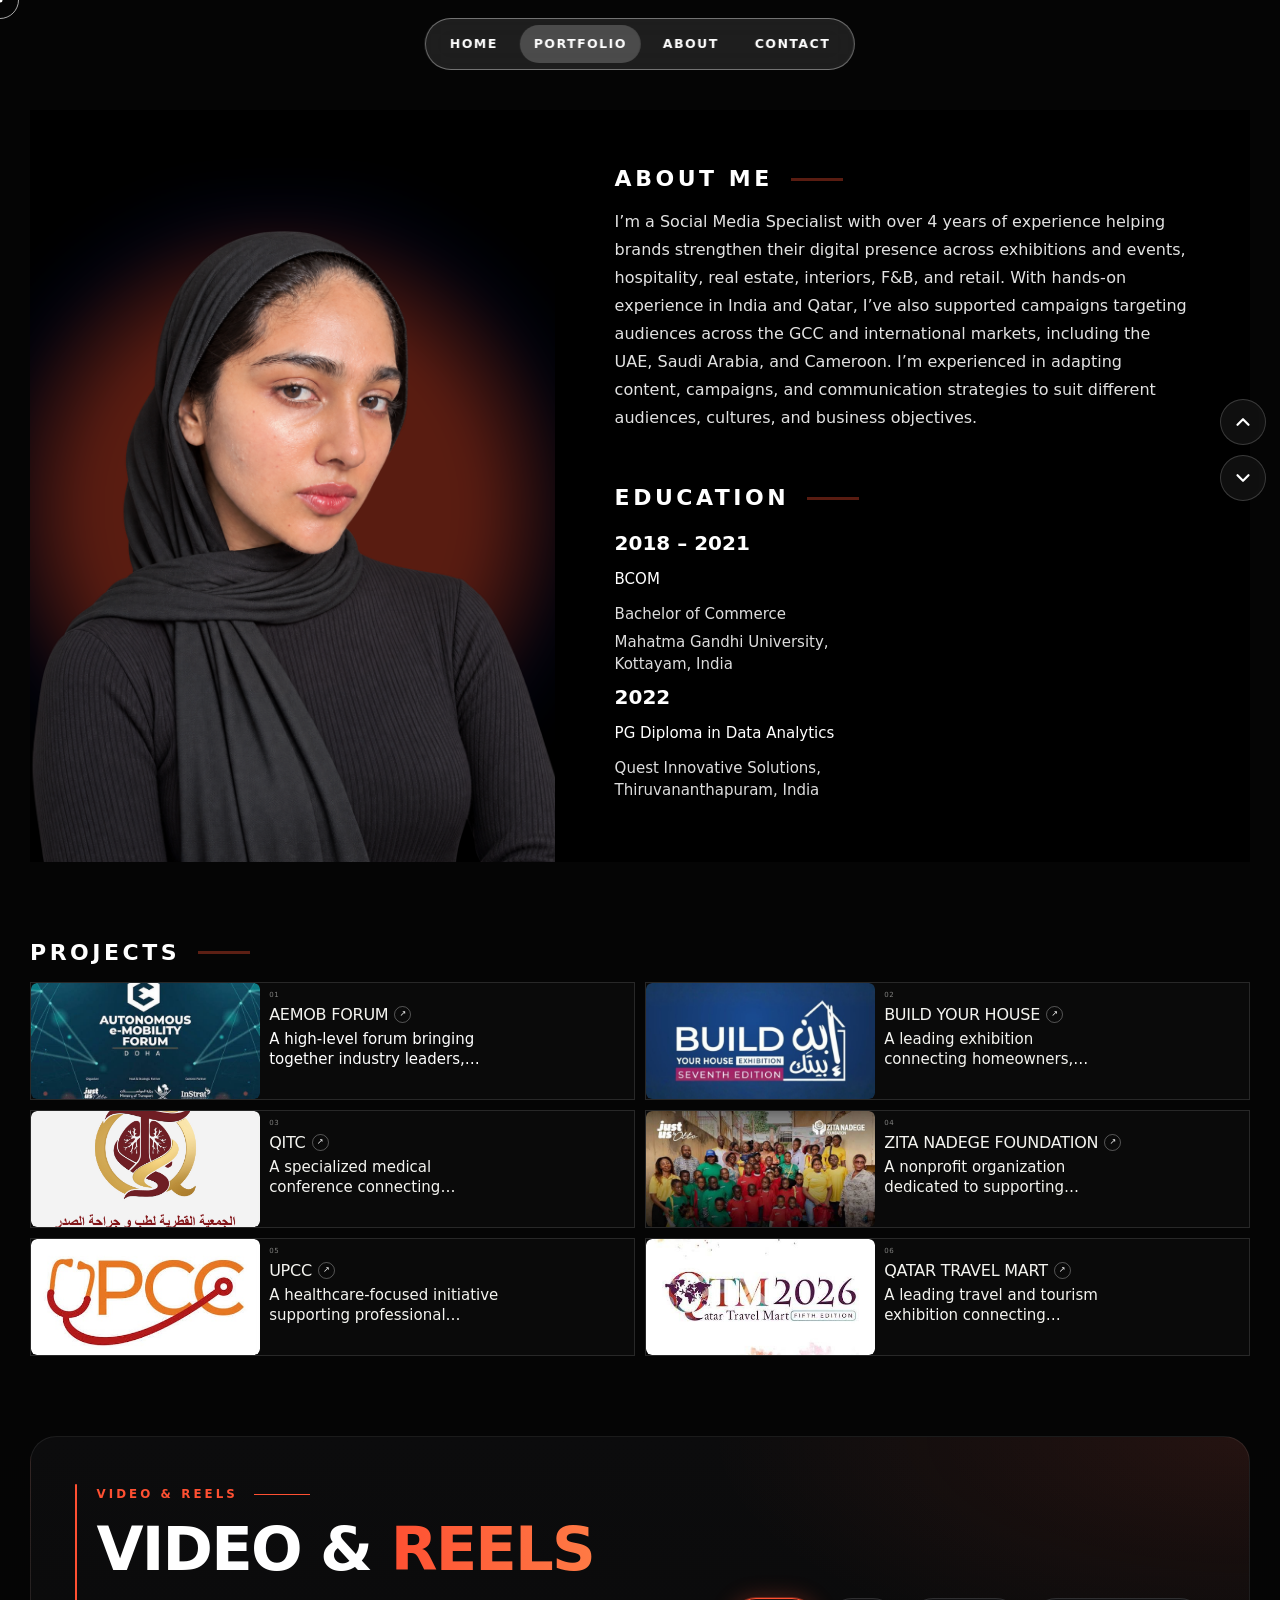
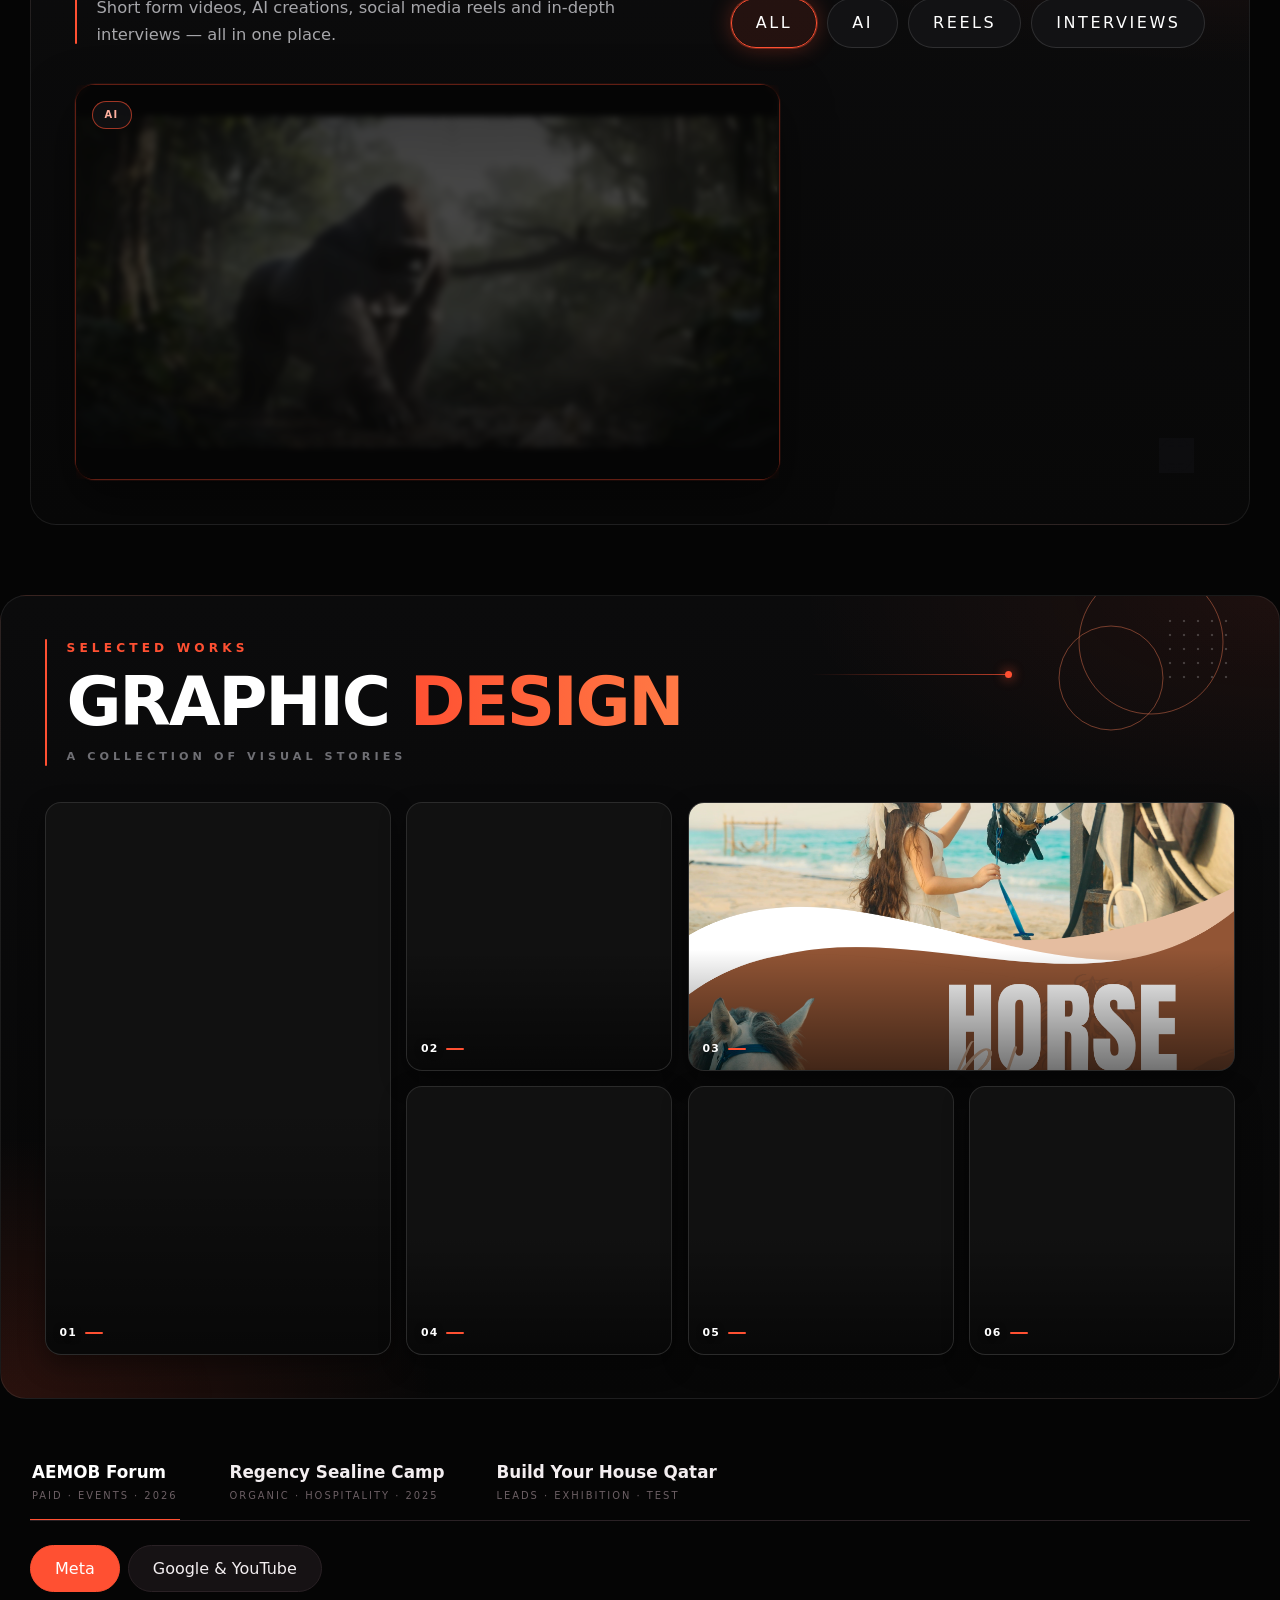
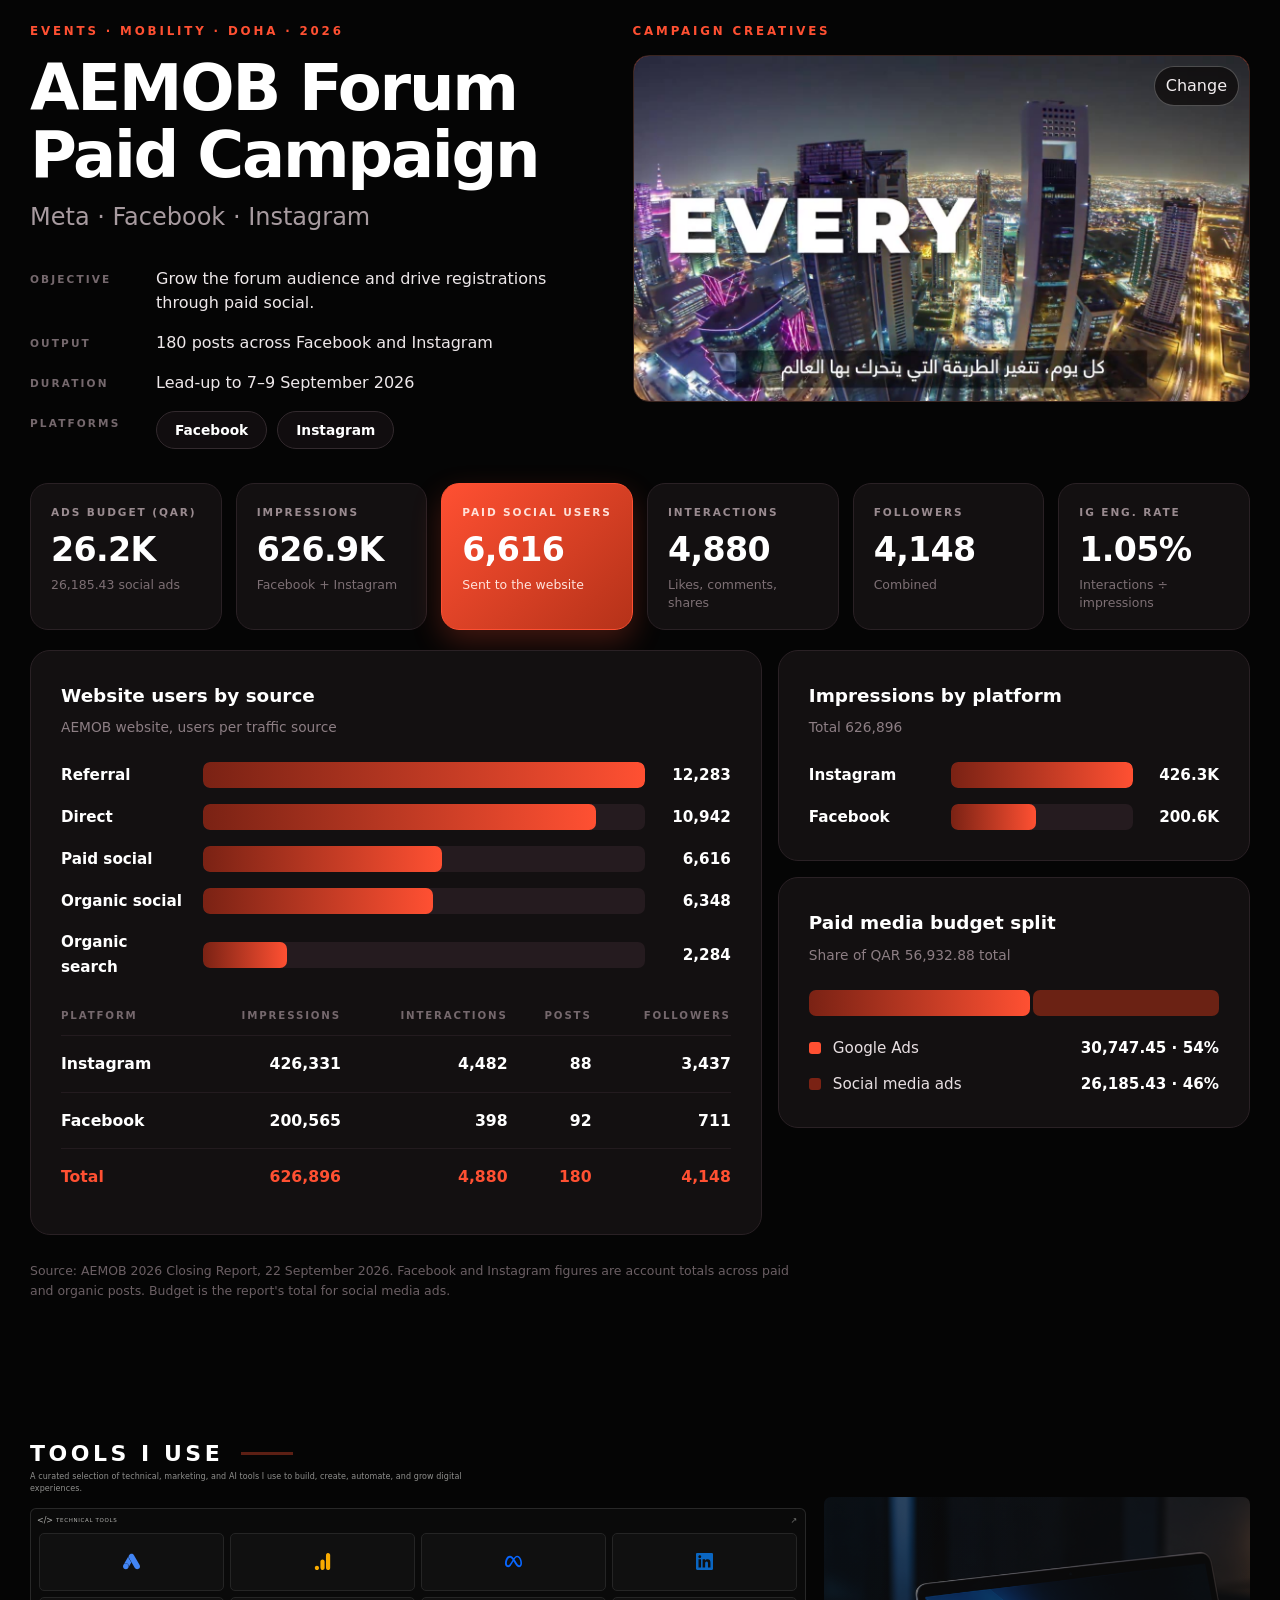
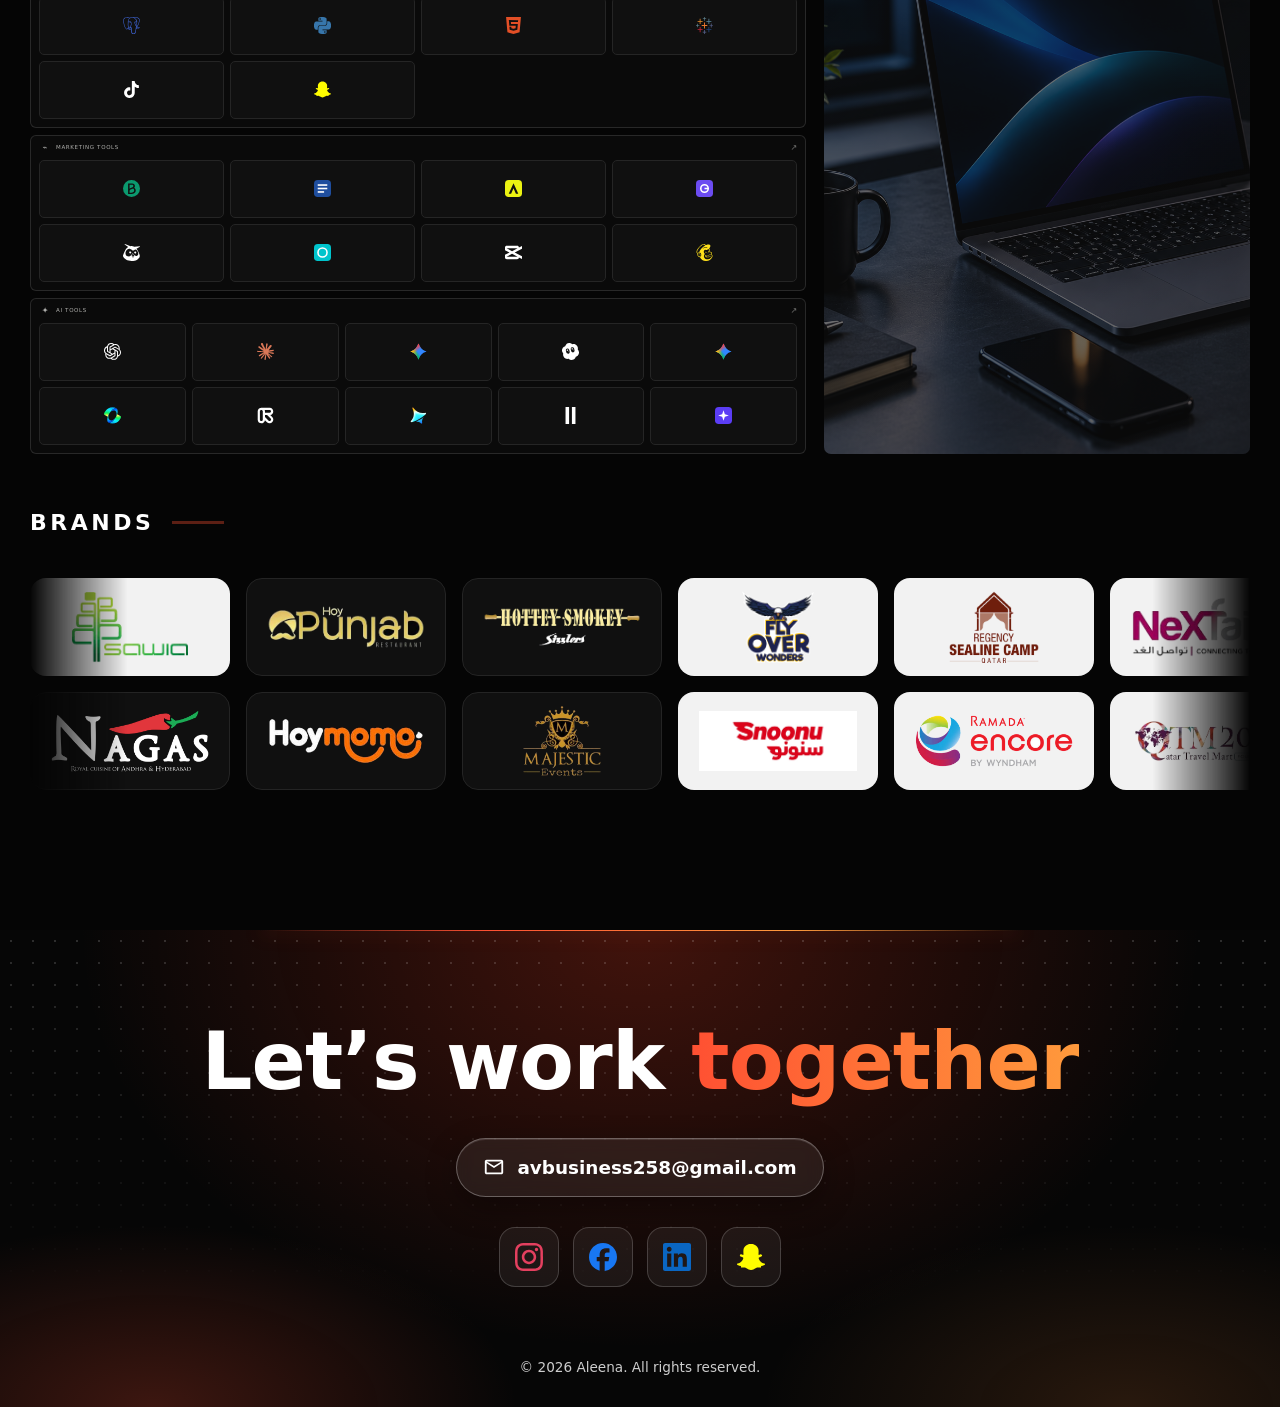
==== commit dd70a838: "portfolio" ====
--- a/portfolio.html
+++ b/portfolio.html
@@ -21,8 +21,8 @@
   <header class="site-header">
     <nav class="nav" aria-label="Main navigation">
       <a href="index.html" data-transition>Home</a>
-      <a href="portfolio.html" class="active" aria-current="page">Portfolio</a>
-      <a href="#top">About</a>
+      <a href="#about" class="active" aria-current="page">Portfolio</a>
+      <a href="#about">About</a>
       <a href="#contact">Contact</a>
     </nav>
   </header>
@@ -30,7 +30,7 @@
   <main>
 
 
-   <section class="portfolio-panel" data-reveal id="portfolio">
+   <section class="portfolio-panel" data-reveal id="about">
 
   <div class="portfolio-card">
 
@@ -122,7 +122,7 @@
 </section>
 
 <!-- projects -->
-<section class="block" id="projects">
+<section class="block" id="projects" data-reveal>
 
   <div class="section-title" data-reveal>
     <h2>PROJECTS</h2>
@@ -304,7 +304,7 @@
 </section>
 
 <!-- video and reels -->
-<section class="vr" id="video-reels" aria-labelledby="vr-title">
+<section class="vr" id="video-reels" aria-labelledby="vr-title" data-reveal>
   <div class="vr-shell">
     <header class="vr-head" data-reveal>
       <div class="vr-head-text">
@@ -460,7 +460,7 @@
 </section>
 
 <!-- graphic design -->
- <section class="gd" id="graphic-design" aria-labelledby="gd-title">
+ <section class="gd" id="graphic-design" aria-labelledby="gd-title" data-reveal>
   <div class="gd-shell">
     <div class="gd-deco" aria-hidden="true">
       <svg class="gd-circles" viewBox="0 0 300 200" fill="none"><circle cx="210" cy="60" r="72"/><circle cx="170" cy="96" r="52"/></svg>
@@ -531,7 +531,7 @@
     
 
 <!-- ===== CAMPAIGNS & RESULTS (styles: campaigns.css, logic: campaigns.js) ===== -->
-<section class="cp" id="campaigns" aria-label="Campaigns and results">
+<section class="cp" id="campaigns" aria-label="Campaigns and results" data-reveal>
   <nav class="cp-tabs" role="tablist" aria-label="Campaign navigation">
     <button class="cp-tab active" role="tab" data-group="aemob" data-page="aemob-meta"><span class="cp-tab-t">AEMOB Forum</span><span class="cp-tab-m">Paid · Events · 2026</span></button>
     <button class="cp-tab" role="tab" data-group="regency" data-page="regency"><span class="cp-tab-t">Regency Sealine Camp</span><span class="cp-tab-m">Organic · Hospitality · 2025</span></button>
@@ -866,7 +866,7 @@
 
 </section>
 
-    <section class="block" id="brands">
+    <section class="block" id="brands" data-reveal>
       <div class="section-title" data-reveal><h2>BRANDS</h2><span></span></div>
       <div class="logo-marquee" data-brands data-reveal aria-label="Brands I have worked with"></div>
     </section>
@@ -883,7 +883,7 @@
           <img src="assets/logos/instagram.svg" alt=""></a>
         <a class="soc" href="https://www.facebook.com/aleena.vahab258" target="_blank" rel="noopener" aria-label="Facebook" title="Facebook" style="--d:70ms">
           <img src="assets/logos/facebook.svg" alt=""></a>
-          <a class="soc" href="www.linkedin.com/in/av258" target="_blank" rel="noopener" aria-label="LinkedIn" title="LinkedIn" style="--d:140ms">
+          <a class="soc" href="https://www.linkedin.com/in/av258" target="_blank" rel="noopener" aria-label="LinkedIn" title="LinkedIn" style="--d:140ms">
             <img src="assets/logos/linkedin-social.svg" alt=""></a>
                 <a class="soc" href="https://www.snapchat.com/@kiwei4u" target="_blank" rel="noopener" aria-label="Snapchat" title="Snapchat" style="--d:280ms">
                 <img src="assets/logos/snapchat-social.svg" alt=""></a></div>
--- a/portfolio.css
+++ b/portfolio.css
@@ -40,8 +40,12 @@
 @media (max-width: 640px) { .grid-2 { grid-template-columns: 1fr; } .block { padding: 44px 20px 10px; } }
 
 /* ---------- Scroll reveal (fade + slide up) ---------- */
-.js [data-reveal] { opacity: 0; transform: translateY(42px); transition: opacity .8s ease var(--d, 0ms), transform .8s cubic-bezier(.2,.7,.2,1) var(--d, 0ms); }
-.js [data-reveal].in { opacity: 1; transform: none; }
+/* top-to-bottom: each block drops in from above while a soft wipe opens downward */
+.js [data-reveal] {
+  opacity: 0; transform: translateY(-28px); clip-path: inset(0 -60px calc(100% - 2px) -60px);   /* 2px sliver stays 'visible' so the scroll observer can see it */
+  transition: opacity .7s ease var(--d, 0ms), transform .95s cubic-bezier(.2,.7,.2,1) var(--d, 0ms), clip-path 1.1s cubic-bezier(.2,.7,.2,1) var(--d, 0ms);
+}
+.js [data-reveal].in { opacity: 1; transform: none; clip-path: inset(-60px -60px -60px -60px); }
 .section-title span { display: block; transform-origin: left; }
 .js .section-title[data-reveal] span { transform: scaleX(0); transition: transform .9s ease .35s; }
 .js .section-title[data-reveal].in span { transform: scaleX(1); }
@@ -108,14 +112,14 @@
   .item { padding: 20px; min-height: 72px; } .item h3 { font-size: 1rem; }
 }
 @media (prefers-reduced-motion: reduce) {
-  .js [data-reveal], .js .logo-chip { opacity: 1; transform: none; transition: none; animation: none !important; }
+  .js [data-reveal], .js .logo-chip { opacity: 1; transform: none; clip-path: none; transition: none; animation: none !important; }
   html { scroll-behavior: auto; } #toTop svg, #toBottom svg { animation: none; }
 }
 
 /* ---------- Projects: minimal hover animation (black + rgb(255 80 50)) ---------- */
 #projects .project-card {
   position: relative; isolation: isolate; background: #0a0a0a; border-color: rgb(255 255 255 / 12%);
-  transition: opacity .8s ease var(--d, 0ms), transform .8s cubic-bezier(.2, .7, .2, 1) var(--d, 0ms), border-color .3s ease, box-shadow .3s ease;
+  transition: opacity .8s ease var(--d, 0ms), transform .8s cubic-bezier(.2, .7, .2, 1) var(--d, 0ms), clip-path 1s cubic-bezier(.2, .7, .2, 1) var(--d, 0ms), border-color .3s ease, box-shadow .3s ease;
 }
 /* soft orange wash that slides in from the left */
 #projects .project-card::before {
@@ -149,3 +153,57 @@
 @media (prefers-reduced-motion: reduce) {
   #projects .project-card::before, #projects .project-card::after, #projects .project-info, #projects .project-image1 img { transition: none; }
 }
+
+
+/* ---------- Footer: white text, white email icon, stylish background ---------- */
+.contact {
+  overflow: hidden; isolation: isolate; border-top: 0; color: #fff;
+  background:
+    radial-gradient(520px 260px at 12% 100%, rgb(255 80 50 / 22%), transparent 70%),
+    radial-gradient(520px 260px at 88% 100%, rgb(255 140 60 / 14%), transparent 70%),
+    radial-gradient(ellipse at 50% 0%, rgb(255 60 30 / 24%), transparent 62%),
+    #060606;
+}
+/* fine dotted grid that fades out toward the bottom */
+.contact::before {
+  content: ""; position: absolute; inset: 0; z-index: -1; pointer-events: none;
+  background-image: radial-gradient(rgb(255 255 255 / 16%) 1px, transparent 1.4px); background-size: 22px 22px;
+  -webkit-mask-image: linear-gradient(180deg, #000 0%, transparent 78%); mask-image: linear-gradient(180deg, #000 0%, transparent 78%);
+}
+/* glowing hairline across the top */
+.contact::after {
+  content: ""; position: absolute; left: 50%; top: 0; width: min(760px, 86%); height: 1px; transform: translateX(-50%);
+  background: linear-gradient(90deg, transparent, rgb(255 80 50) 30%, #ff9a3c 70%, transparent); box-shadow: 0 0 18px rgb(255 80 50 / 70%);
+}
+.contact .eyebrow { color: #ff7a5c; }
+.mail {
+  color: #fff; background: rgb(255 255 255 / 7%); border: 1px solid rgb(255 255 255 / 30%);
+  backdrop-filter: blur(8px); -webkit-backdrop-filter: blur(8px); box-shadow: 0 10px 30px rgb(0 0 0 / 35%), inset 0 1px 0 rgb(255 255 255 / 12%);
+}
+.mail img { width: 22px; height: 22px; filter: brightness(0) invert(1); }   /* pure white icon */
+.mail span { color: #fff; }
+.mail:hover { color: #fff; background: rgb(255 80 50 / 18%); border-color: rgb(255 80 50); box-shadow: 0 14px 34px rgb(255 80 50 / 28%); }
+.soc { background: rgb(255 255 255 / 6%); border-color: rgb(255 255 255 / 18%); }
+.copy { color: rgb(255 255 255 / 80%); }
+
+
+/* ---------- Flip-up + zoom-in on reveal ---------- */
+/* sections: a gentle flip-up while zooming in (still wipes open from the top) */
+.js [data-reveal] {
+  transform-origin: 50% 100%; backface-visibility: hidden;
+  transform: perspective(1500px) translateY(-18px) rotateX(9deg) scale(.93);
+  transition: opacity .7s ease var(--d, 0ms), transform 1.05s cubic-bezier(.2, .85, .3, 1.08) var(--d, 0ms), clip-path 1.1s cubic-bezier(.2, .7, .2, 1) var(--d, 0ms);
+}
+.js [data-reveal].in { transform: none; }
+/* cards: a stronger flip-up and zoom-in with a little overshoot */
+.js .project-card[data-reveal], .js .gd-card[data-reveal] {
+  transform: perspective(900px) translateY(-14px) rotateX(58deg) scale(.8);
+  transition: opacity .6s ease var(--d, 0ms), transform .95s cubic-bezier(.2, .9, .3, 1.18) var(--d, 0ms), clip-path 1s cubic-bezier(.2, .7, .2, 1) var(--d, 0ms), border-color .3s ease, box-shadow .3s ease;
+}
+.js .project-card[data-reveal].in, .js .gd-card[data-reveal].in { transform: none; }
+/* stagger the project cards one after another */
+#projects .project-card:nth-child(2) { --d: 90ms; } #projects .project-card:nth-child(3) { --d: 180ms; }
+#projects .project-card:nth-child(4) { --d: 270ms; } #projects .project-card:nth-child(5) { --d: 360ms; } #projects .project-card:nth-child(6) { --d: 450ms; }
+@media (prefers-reduced-motion: reduce) {
+  .js [data-reveal], .js .project-card[data-reveal], .js .gd-card[data-reveal] { transform: none; transition: none; }
+}
--- a/graphic-design.css
+++ b/graphic-design.css
@@ -2,7 +2,7 @@
    GRAPHIC DESIGN  (scoped: .gd / gd-*)
    Bento grid: 1 tall + 5 cards, with hover animation.
    ========================================================= */
-.gd { --o: rgb(255 80 50); width: 100%; max-width: 1400px; margin: 0 auto; padding: 70px 30px 90px; color: #fff; }
+.gd { --o: rgb(255 80 50); width: 100%; max-width: 1400px; margin: 0 auto;  color: #fff; }
 .gd *, .gd *::before, .gd *::after { box-sizing: border-box; }
 .gd :where(h2, p, figure) { margin: 0; }
 
--- a/campaigns.css
+++ b/campaigns.css
@@ -60,8 +60,31 @@
 
 /* ---------- pages ---------- */
 .cp-page { display: none; }
-.cp-page.active { display: block; animation: cpIn .35s ease both; }
-@keyframes cpIn { from { opacity: 0; transform: translateY(10px); } to { opacity: 1; transform: none; } }
+/* campaign switch: every block drops in from the top, one after another */
+.cp-page.active { display: block; }
+.cp.in .cp-page.active > * { animation: cpDrop .8s cubic-bezier(.2, .8, .3, 1.1) backwards; }
+.cp.in .cp-page.active > :nth-child(2) { animation-delay: .08s; }
+.cp.in .cp-page.active > :nth-child(3) { animation-delay: .16s; }
+.cp.in .cp-page.active > :nth-child(4) { animation-delay: .24s; }
+.cp.in .cp-page.active > :nth-child(5) { animation-delay: .32s; }
+.cp.in .cp-page.active > :nth-child(6) { animation-delay: .40s; }
+.cp.in .cp-page.active > :nth-child(n+7) { animation-delay: .48s; }
+@keyframes cpDrop {
+  from { opacity: 0; transform: perspective(1200px) translateY(-18px) rotateX(10deg) scale(.93); transform-origin: 50% 100%; clip-path: inset(0 -40px calc(100% - 2px) -40px); }
+  to   { opacity: 1; transform: none; transform-origin: 50% 100%; clip-path: inset(-40px -40px -40px -40px); }
+}
+/* the cards inside each campaign flip up and zoom in, one after another */
+.cp.in .cp-page.active .cp-metric, .cp.in .cp-page.active .cp-card, .cp.in .cp-page.active .cp-creative { animation: cpFlip .85s cubic-bezier(.2, .9, .3, 1.18) backwards; }
+.cp.in .cp-page.active .cp-metric:nth-child(1) { animation-delay: .20s; } .cp.in .cp-page.active .cp-metric:nth-child(2) { animation-delay: .27s; }
+.cp.in .cp-page.active .cp-metric:nth-child(3) { animation-delay: .34s; } .cp.in .cp-page.active .cp-metric:nth-child(4) { animation-delay: .41s; }
+.cp.in .cp-page.active .cp-metric:nth-child(5) { animation-delay: .48s; } .cp.in .cp-page.active .cp-metric:nth-child(6) { animation-delay: .55s; }
+.cp.in .cp-page.active .cp-card { animation-delay: .35s; } .cp.in .cp-page.active .cp-side .cp-card:nth-child(2) { animation-delay: .5s; }
+.cp.in .cp-page.active .cp-creative { animation-delay: .15s; }
+@keyframes cpFlip {
+  from { opacity: 0; transform: perspective(900px) rotateX(58deg) scale(.8); transform-origin: 50% 100%; }
+  to   { opacity: 1; transform: none; transform-origin: 50% 100%; }
+}
+
 
 /* ---------- hero ---------- */
 .cp-hero { display: grid; grid-template-columns: minmax(0, 1fr) minmax(0, 1.12fr); gap: clamp(28px, 4vw, 56px); align-items: start; margin-bottom: 34px; }
@@ -232,7 +255,7 @@
   .cp-creative { flex-basis: 74%; }
 }
 @media (prefers-reduced-motion: reduce) {
-  .cp-page.active, .cp-page.active .cp-track i, .cp-page.active .cp-split i, .cp-page.active .cp-col i { animation: none; }
+  .cp.in .cp-page.active > *, .cp.in .cp-page.active .cp-metric, .cp.in .cp-page.active .cp-card, .cp.in .cp-page.active .cp-creative, .cp-page.active .cp-track i, .cp-page.active .cp-split i, .cp-page.active .cp-col i { animation: none; }
   .cp-tab::after, .cp-creative { transition: none; }
 }
 
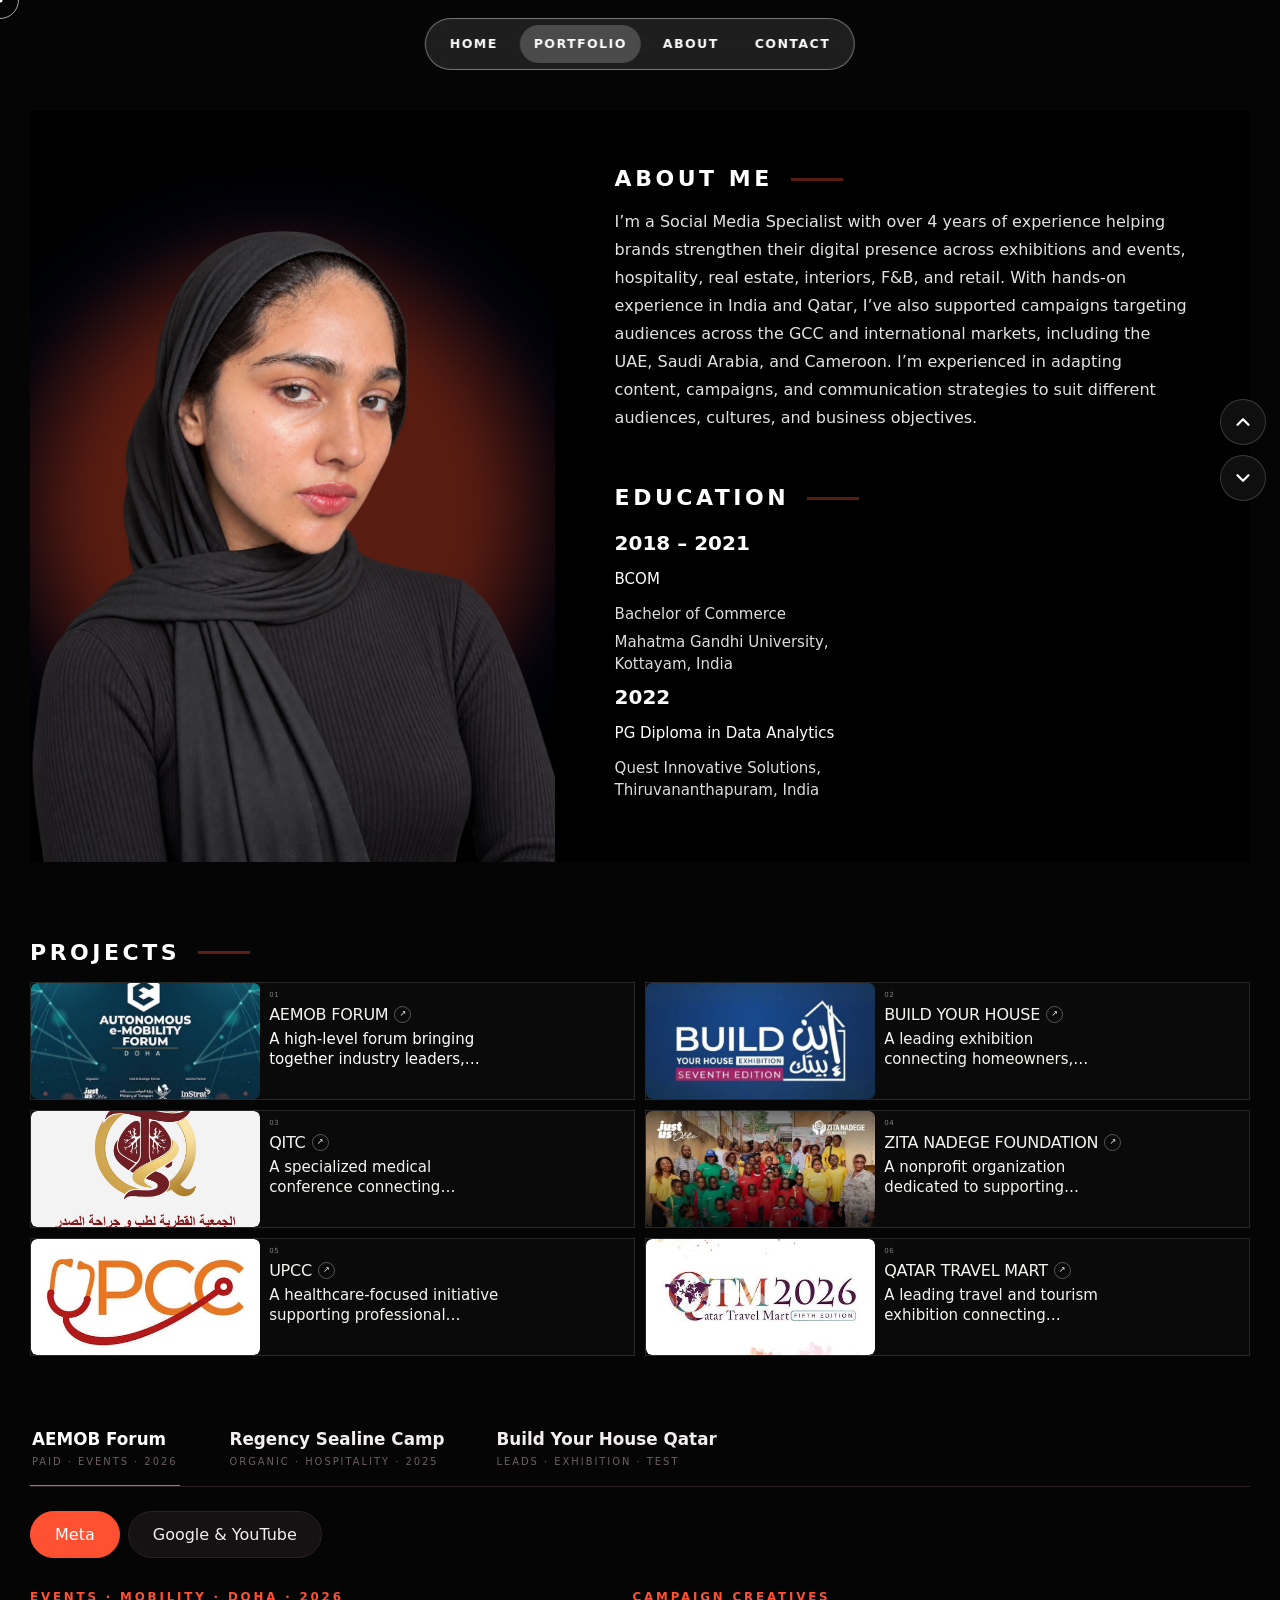
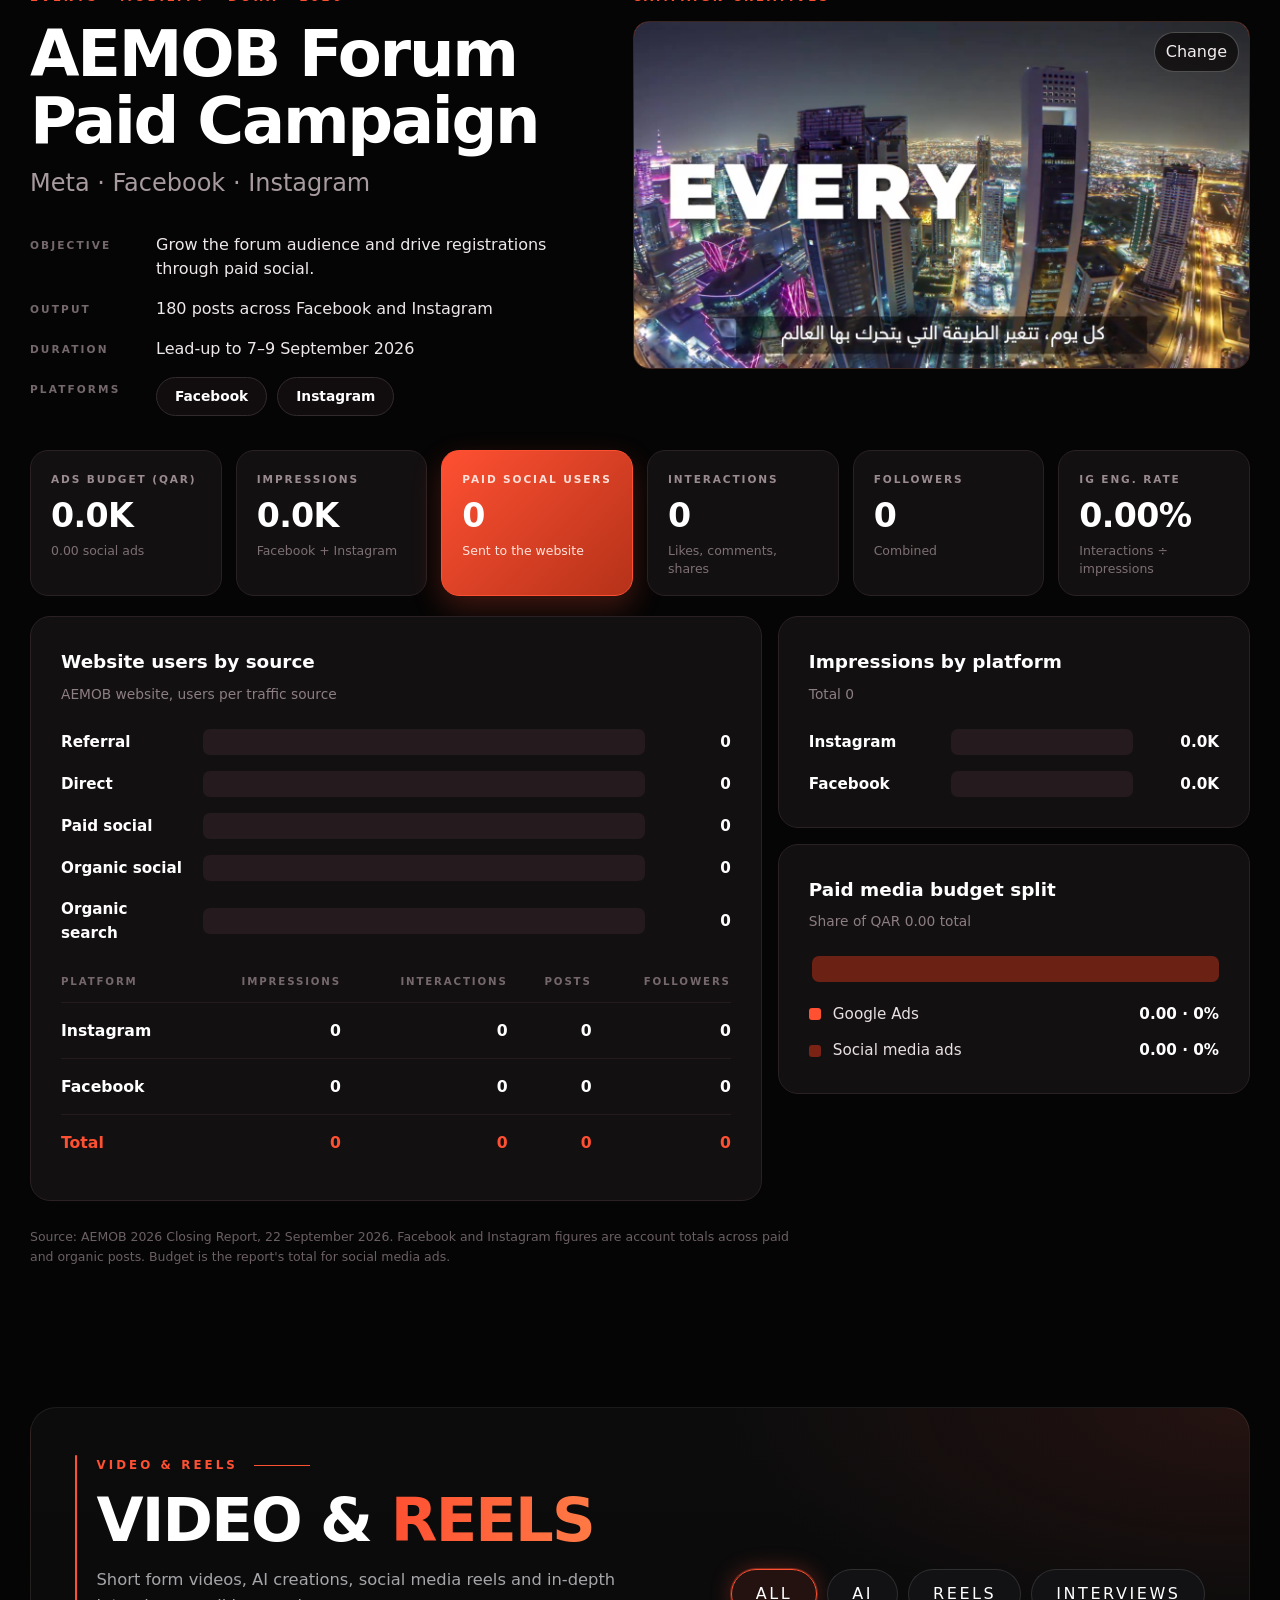
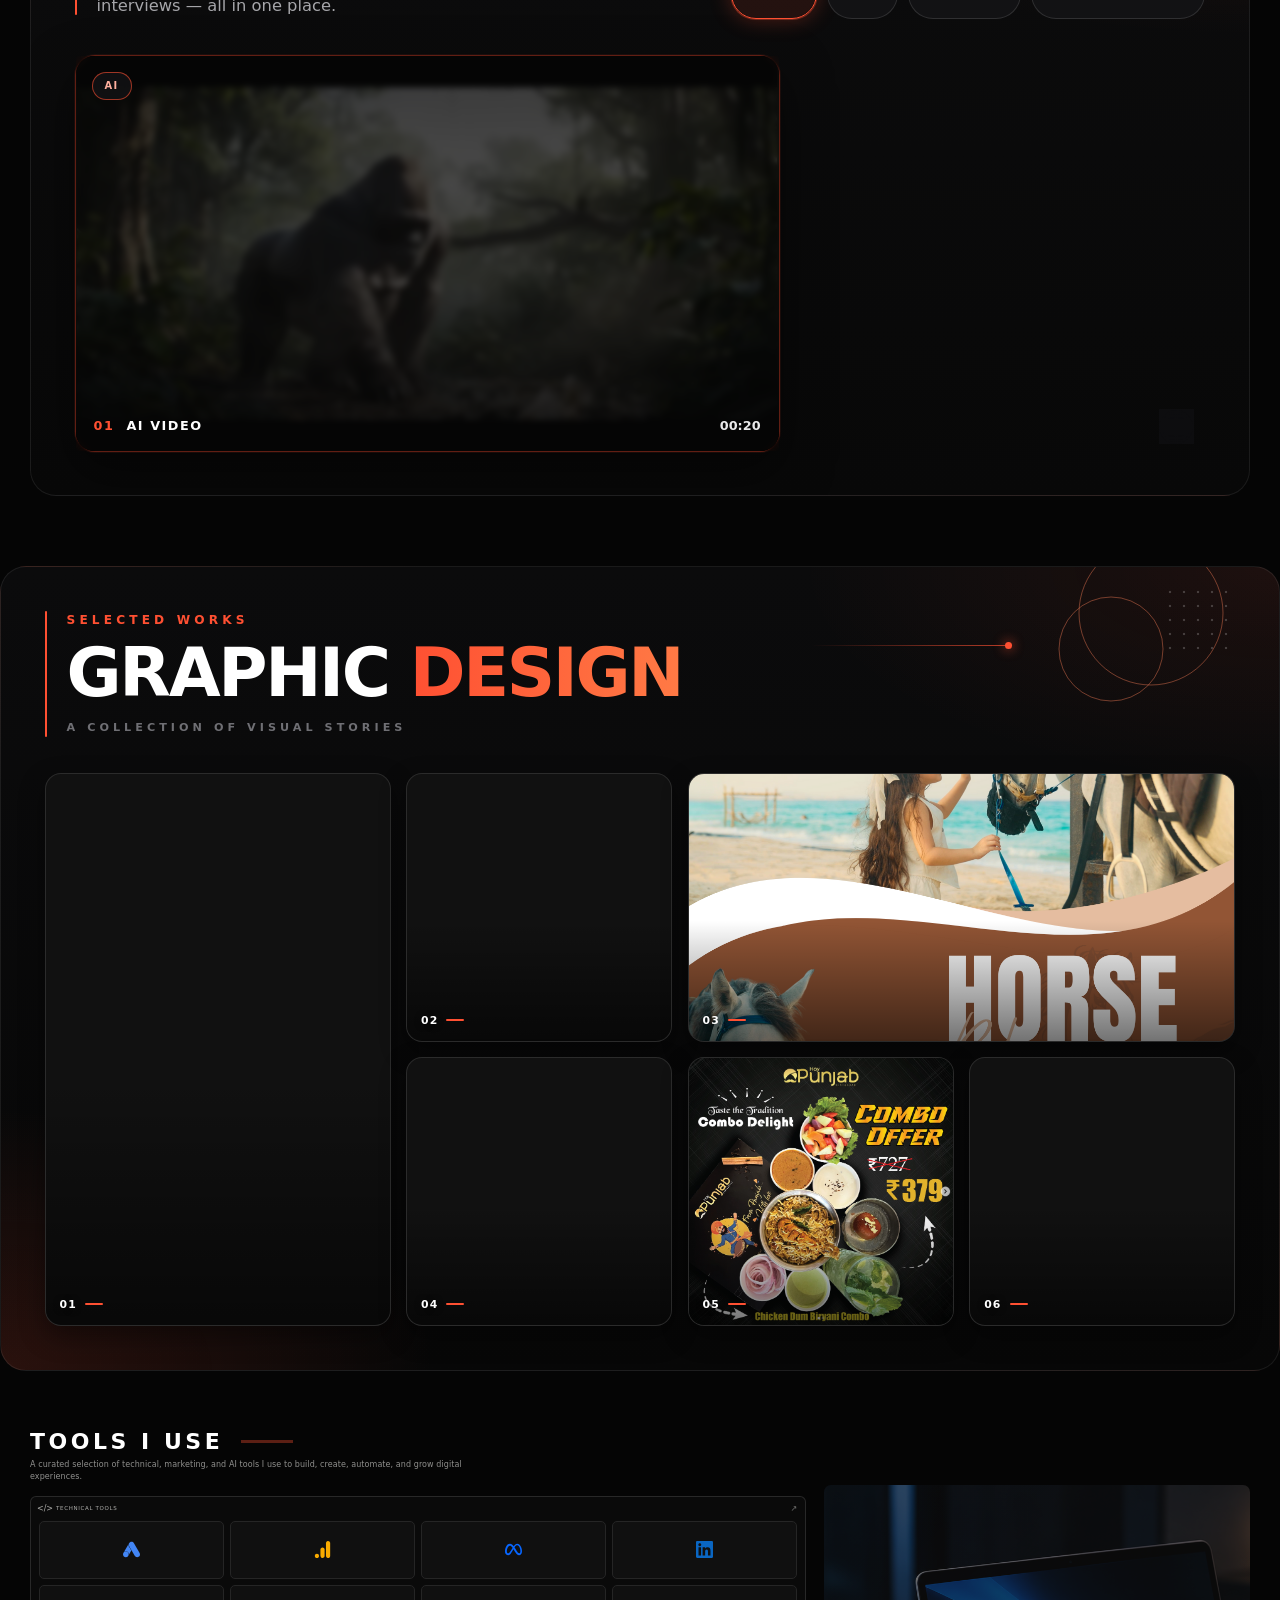
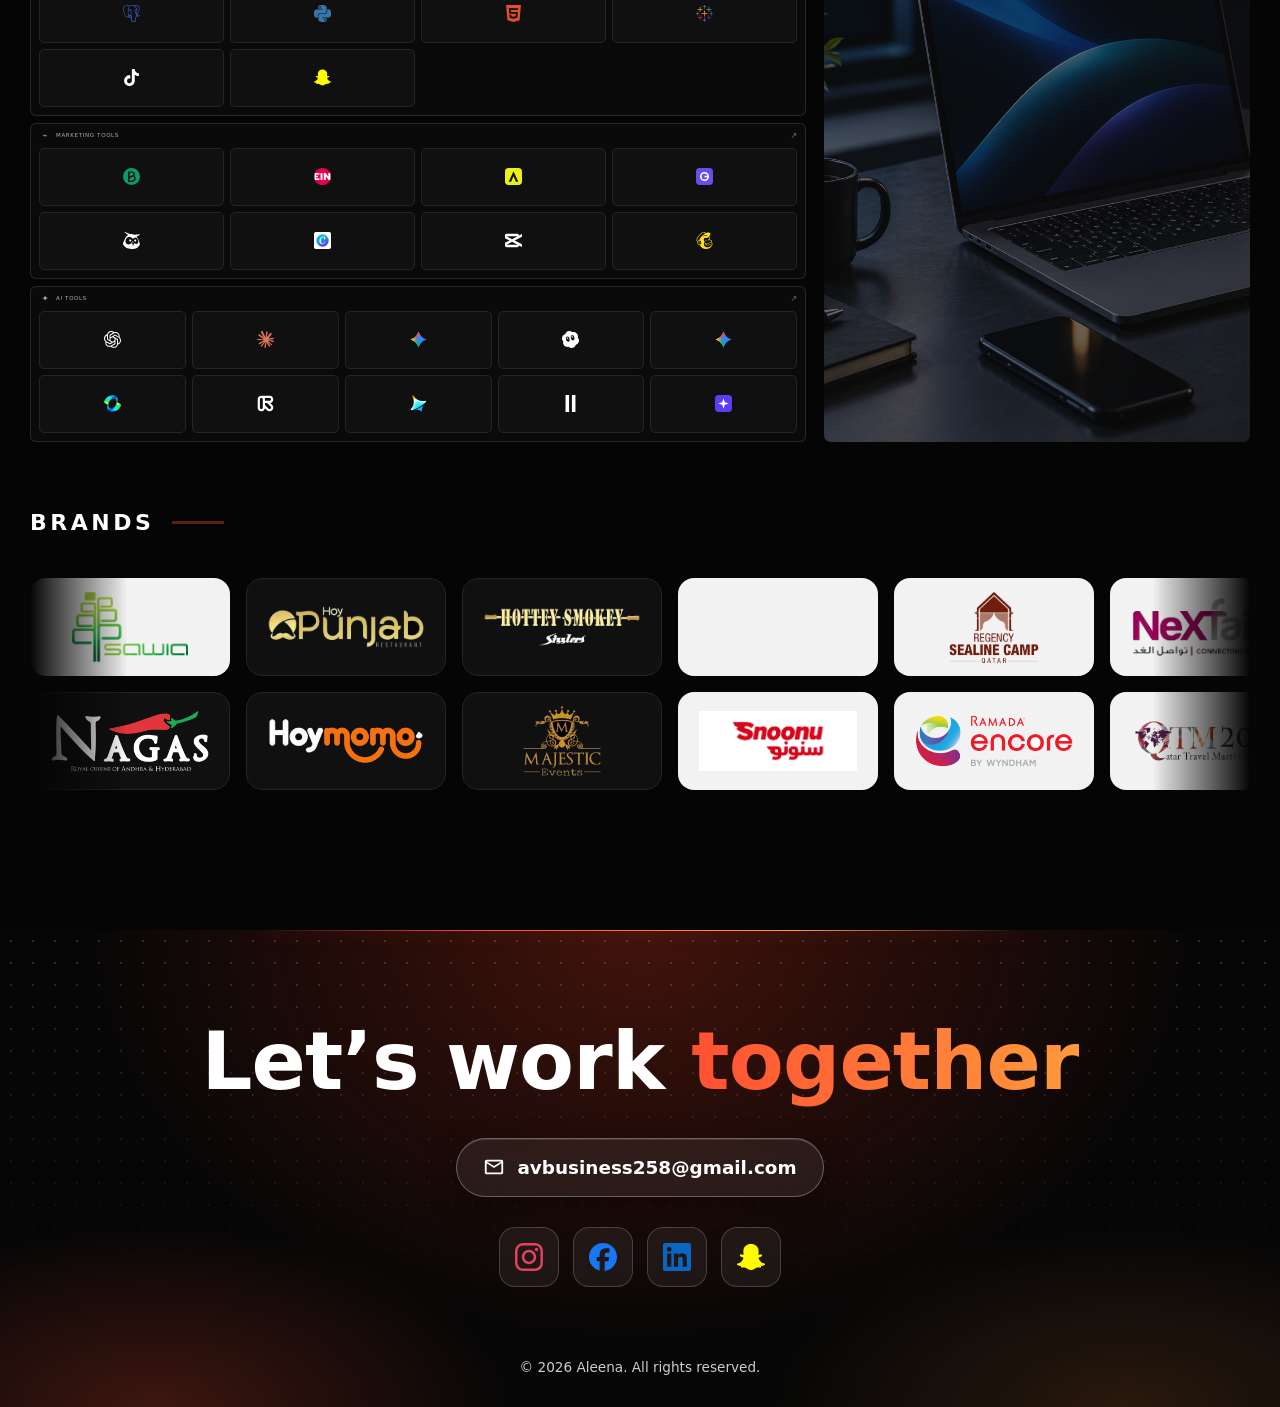
==== commit 690693ef: "portfolio" ====
--- a/portfolio.html
+++ b/portfolio.html
@@ -303,6 +303,20 @@
 
 </section>
 
+
+<!-- ===== CAMPAIGNS & RESULTS (styles: campaigns.css, logic: campaigns.js) ===== -->
+<section class="cp" id="campaigns" aria-label="Campaigns and results" data-reveal>
+  <nav class="cp-tabs" role="tablist" aria-label="Campaign navigation">
+    <button class="cp-tab active" role="tab" data-group="aemob" data-page="aemob-meta"><span class="cp-tab-t">AEMOB Forum</span><span class="cp-tab-m">Paid · Events · 2026</span></button>
+    <button class="cp-tab" role="tab" data-group="regency" data-page="regency"><span class="cp-tab-t">Regency Sealine Camp</span><span class="cp-tab-m">Organic · Hospitality · 2025</span></button>
+    <button class="cp-tab" role="tab" data-group="build" data-page="build"><span class="cp-tab-t">Build Your House Qatar</span><span class="cp-tab-m">Leads · Exhibition · Test</span></button>
+  </nav>
+  <section class="cp-page active" id="aemob-meta" role="tabpanel"><div class="cp-pills" role="tablist" aria-label="Platform"><button class="cp-pill active" data-page="aemob-meta" role="tab">Meta</button><button class="cp-pill" data-page="aemob-google" role="tab">Google &amp; YouTube</button></div><div class="cp-hero"><div class="cp-hero-text"><div class="cp-kicker">Events · Mobility · Doha · 2026</div><h2 class="cp-title">AEMOB Forum<br>Paid Campaign</h2><p class="cp-subtitle">Meta · Facebook · Instagram</p><div class="cp-info"><div class="cp-row"><div class="cp-label">Objective</div><div class="cp-value">Grow the forum audience and drive registrations through paid social.</div></div><div class="cp-row"><div class="cp-label">Output</div><div class="cp-value">180 posts across Facebook and Instagram</div></div><div class="cp-row"><div class="cp-label">Duration</div><div class="cp-value">Lead-up to 7–9 September 2026</div></div><div class="cp-row"><div class="cp-label">Platforms</div><div class="cp-value"><div class="cp-chips"><span>Facebook</span><span>Instagram</span></div></div></div></div></div><div class="cp-creative-wrap"><h3 class="cp-kicker">Campaign creatives</h3><div class="cp-creatives single-landscape"><div class="cp-creative" data-type="video" data-src="assets/videos/aemob-landscape.mp4" data-poster="assets/img/aemob-landscape-poster.jpg" tabindex="0" role="button" aria-label="Add media for Landscape Video"><span class="cp-tag">LANDSCAPE VIDEO</span><span class="cp-play"></span><span class="cp-add">+ Add video</span></div></div></div></div></div><div class="cp-metrics"><div class="cp-metric"><div class="cp-ml">Ads budget (QAR)</div><div class="cp-mv">26.2K</div><div class="cp-mn">26,185.43 social ads</div></div><div class="cp-metric"><div class="cp-ml">Impressions</div><div class="cp-mv">626.9K</div><div class="cp-mn">Facebook + Instagram</div></div><div class="cp-metric hl"><div class="cp-ml">Paid social users</div><div class="cp-mv">6,616</div><div class="cp-mn">Sent to the website</div></div><div class="cp-metric"><div class="cp-ml">Interactions</div><div class="cp-mv">4,880</div><div class="cp-mn">Likes, comments, shares</div></div><div class="cp-metric"><div class="cp-ml">Followers</div><div class="cp-mv">4,148</div><div class="cp-mn">Combined</div></div><div class="cp-metric"><div class="cp-ml">IG eng. rate</div><div class="cp-mv">1.05%</div><div class="cp-mn">Interactions ÷ impressions</div></div></div><div class="cp-grid"><div class="cp-card cp-main"><h2>Website users by source</h2><div class="cp-sub">AEMOB website, users per traffic source</div><div class="cp-stack"><div class="cp-bar"><span class="cp-bn">Referral</span><span class="cp-track"><i style="--w:100%"></i></span><span class="cp-bv">12,283</span></div><div class="cp-bar"><span class="cp-bn">Direct</span><span class="cp-track"><i style="--w:89%"></i></span><span class="cp-bv">10,942</span></div><div class="cp-bar"><span class="cp-bn">Paid social</span><span class="cp-track"><i style="--w:54%"></i></span><span class="cp-bv">6,616</span></div><div class="cp-bar"><span class="cp-bn">Organic social</span><span class="cp-track"><i style="--w:52%"></i></span><span class="cp-bv">6,348</span></div><div class="cp-bar"><span class="cp-bn">Organic search</span><span class="cp-track"><i style="--w:19%"></i></span><span class="cp-bv">2,284</span></div></div><div class="cp-tablewrap"><table class="cp-table"><thead><tr><th>Platform</th><th>Impressions</th><th>Interactions</th><th>Posts</th><th>Followers</th></tr></thead><tbody><tr><td>Instagram</td><td>426,331</td><td>4,482</td><td>88</td><td>3,437</td></tr><tr><td>Facebook</td><td>200,565</td><td>398</td><td>92</td><td>711</td></tr><tr class="cp-total"><td>Total</td><td>626,896</td><td>4,880</td><td>180</td><td>4,148</td></tr></tbody></table></div></div><div class="cp-side"><div class="cp-card "><h2>Impressions by platform</h2><div class="cp-sub">Total 626,896</div><div class="cp-stack"><div class="cp-bar"><span class="cp-bn">Instagram</span><span class="cp-track"><i style="--w:100%"></i></span><span class="cp-bv">426.3K</span></div><div class="cp-bar"><span class="cp-bn">Facebook</span><span class="cp-track"><i style="--w:47%"></i></span><span class="cp-bv">200.6K</span></div></div></div><div class="cp-card "><h2>Paid media budget split</h2><div class="cp-sub">Share of QAR 56,932.88 total</div><div class="cp-split"><i style="--w:54%"></i><b></b></div><div class="cp-legend"><div><span class="cp-dot"></span>Google Ads<strong>30,747.45 · 54%</strong></div><div><span class="cp-dot d2"></span>Social media ads<strong>26,185.43 · 46%</strong></div></div></div></div></div><p class="cp-source">Source: AEMOB 2026 Closing Report, 22 September 2026. Facebook and Instagram figures are account totals across paid and organic posts. Budget is the report's total for social media ads.</p></section>
+  <section class="cp-page" id="aemob-google" role="tabpanel"><div class="cp-pills" role="tablist" aria-label="Platform"><button class="cp-pill" data-page="aemob-meta" role="tab">Meta</button><button class="cp-pill active" data-page="aemob-google" role="tab">Google &amp; YouTube</button></div><div class="cp-hero"><div class="cp-hero-text"><div class="cp-kicker">Events · Mobility · Doha · Jan–Sep 2026</div><h2 class="cp-title">AEMOB Forum<br>Paid Campaign</h2><p class="cp-subtitle">Google · YouTube</p><div class="cp-info"><div class="cp-row"><div class="cp-label">Objective</div><div class="cp-value">Drive forum awareness and registrations ahead of 7–9 September 2026.</div></div><div class="cp-row"><div class="cp-label">Campaigns</div><div class="cp-value">YouTube brand awareness video · Search sales drive</div></div><div class="cp-row"><div class="cp-label">Duration</div><div class="cp-value">January to September 2026</div></div><div class="cp-row"><div class="cp-label">Platforms</div><div class="cp-value"><div class="cp-chips"><span>Google Search</span><span>YouTube</span></div></div></div></div></div><div class="cp-creative-wrap"><h3 class="cp-kicker">Campaign creatives</h3><div class="cp-creatives single-landscape"><div class="cp-creative" data-type="video" data-src="assets/videos/aemob-landscape.mp4" data-poster="assets/img/aemob-landscape-poster.jpg" tabindex="0" role="button" aria-label="Add media for Youtube · Landscape Video"><span class="cp-tag">YOUTUBE · LANDSCAPE VIDEO</span><span class="cp-play"></span><span class="cp-add">+ Add landscape video</span></div></div></div></div></div><div class="cp-metrics"><div class="cp-metric"><div class="cp-ml">Spend (QAR)</div><div class="cp-mv">30.7K</div><div class="cp-mn">30,747.45 total Google Ads</div></div><div class="cp-metric"><div class="cp-ml">Impressions</div><div class="cp-mv">9.5M</div><div class="cp-mn">All regions</div></div><div class="cp-metric hl"><div class="cp-ml">Website visits</div><div class="cp-mv">183.3K</div><div class="cp-mn">From Google Ads</div></div><div class="cp-metric"><div class="cp-ml">YouTube clicks</div><div class="cp-mv">87.8K</div><div class="cp-mn">6.08M video impressions</div></div><div class="cp-metric"><div class="cp-ml">Cost / visit (QAR)</div><div class="cp-mv">0.17</div><div class="cp-mn">Spend ÷ visits</div></div><div class="cp-metric"><div class="cp-ml">YouTube CTR</div><div class="cp-mv">1.44%</div><div class="cp-mn">Clicks ÷ impressions</div></div></div><div class="cp-grid"><div class="cp-card cp-main"><h2>Impressions by region</h2><div class="cp-sub">Google Ads delivery, millions of impressions</div><div class="cp-stack"><div class="cp-bar"><span class="cp-bn">Middle East</span><span class="cp-track"><i style="--w:100%"></i></span><span class="cp-bv">8.01M</span></div><div class="cp-bar"><span class="cp-bn">Europe</span><span class="cp-track"><i style="--w:16%"></i></span><span class="cp-bv">1.30M</span></div><div class="cp-bar"><span class="cp-bn">East Asia</span><span class="cp-track"><i style="--w:3%"></i></span><span class="cp-bv">0.19M</span></div></div><div class="cp-tablewrap"><table class="cp-table"><thead><tr><th>Region</th><th>Impressions</th><th>Visits</th><th>Visit rate</th></tr></thead><tbody><tr><td>Middle East</td><td>8,010,000</td><td>145,440</td><td>1.82%</td></tr><tr><td>Europe</td><td>1,300,000</td><td>21,994</td><td>1.69%</td></tr><tr><td>East Asia</td><td>191,569</td><td>15,897</td><td>8.30%</td></tr><tr class="cp-total"><td>Total</td><td>9,501,569</td><td>183,331</td><td>1.93%</td></tr></tbody></table></div></div><div class="cp-side"><div class="cp-card "><h2>Clicks by creative</h2><div class="cp-sub">Total 142,940</div><div class="cp-stack"><div class="cp-bar"><span class="cp-bn">YouTube videos</span><span class="cp-track"><i style="--w:100%"></i></span><span class="cp-bv">87,828</span></div><div class="cp-bar"><span class="cp-bn">Sales drive</span><span class="cp-track"><i style="--w:63%"></i></span><span class="cp-bv">55,112</span></div></div></div><div class="cp-card "><h2>Top search keywords</h2><div class="cp-sub">Clicks, with click-through rate</div><div class="cp-stack"><div class="cp-kw"><div class="cp-kwtop"><span class="cp-bn">AEMOB 2026</span><span class="cp-bv">331</span></div><span class="cp-track"><i style="--w:100%"></i></span><div class="cp-ctr">37.4% CTR</div></div><div class="cp-kw"><div class="cp-kwtop"><span class="cp-bn">Autonomous e-mobility forum 2026</span><span class="cp-bv">230</span></div><span class="cp-track"><i style="--w:70%"></i></span><div class="cp-ctr">50.4% CTR</div></div><div class="cp-kw"><div class="cp-kwtop"><span class="cp-bn">Smart sustainable mobility</span><span class="cp-bv">159</span></div><span class="cp-track"><i style="--w:48%"></i></span><div class="cp-ctr">52.0% CTR</div></div><div class="cp-kw"><div class="cp-kwtop"><span class="cp-bn">Electric vehicles</span><span class="cp-bv">103</span></div><span class="cp-track"><i style="--w:31%"></i></span><div class="cp-ctr">43.5% CTR</div></div><div class="cp-kw"><div class="cp-kwtop"><span class="cp-bn">Latest mobility technology</span><span class="cp-bv">46</span></div><span class="cp-track"><i style="--w:14%"></i></span><div class="cp-ctr">44.7% CTR</div></div></div></div></div></div><div class="cp-two"><div class="cp-card "><h2>YouTube brand awareness</h2><div class="cp-sub">Video campaign to the forum landing page</div><div class="cp-pair"><div><div class="cp-ml">Impressions</div><div class="cp-mv">6.1M</div></div><div><div class="cp-ml">Landing page visits</div><div class="cp-mv">83,290</div></div></div></div><div class="cp-card "><h2>Sales drive, Jan–Sep 2026</h2><div class="cp-sub">Search campaign to the registration page</div><div class="cp-pair stacked"><div><div class="cp-ml">Impressions</div><div class="cp-mv">3.6M</div></div><div><div class="cp-ml">Registration page visits</div><div class="cp-mv">57,119</div></div></div></div></div><p class="cp-source">Source: AEMOB 2026 Closing Report, 22 September 2026. Regional totals are as reported by Google Ads and include both campaigns.</p></section>
+  <section class="cp-page" id="regency" role="tabpanel"><div class="cp-hero"><div class="cp-hero-text"><div class="cp-kicker">Hospitality · Birthday Month · Sep 2025</div><h2 class="cp-title">Regency Sealine Camp</h2><p class="cp-subtitle">Organic campaign</p><div class="cp-info"><div class="cp-row"><div class="cp-label">Objective</div><div class="cp-value">Promote the Free Entry birthday-month offer without paid media.</div></div><div class="cp-row"><div class="cp-label">Offer</div><div class="cp-value">Free entry to the camp during your birthday month</div></div><div class="cp-row"><div class="cp-label">Date</div><div class="cp-value">13 September 2025</div></div><div class="cp-row"><div class="cp-label">Budget</div><div class="cp-value"><div class="cp-chips"><span>QAR 0 · 100% organic</span></div></div></div></div></div><div class="cp-creative-wrap"><h3 class="cp-kicker">Campaign creatives</h3><div class="cp-creatives single-post"><div class="cp-creative" data-type="image" data-src="assets/img/regency-camp.png" tabindex="0" role="button" aria-label="Add media for Post"><span class="cp-tag">POST</span><span class="cp-add">+ Add post image</span></div></div></div></div></div><div class="cp-metrics"><div class="cp-metric"><div class="cp-ml">Budget (QAR)</div><div class="cp-mv">0</div><div class="cp-mn">No paid promotion</div></div><div class="cp-metric hl"><div class="cp-ml">Views</div><div class="cp-mv">93.0K</div><div class="cp-mn">92,983 organic views</div></div><div class="cp-metric"><div class="cp-ml">Interactions</div><div class="cp-mv">4,224</div><div class="cp-mn">Likes, shares, saves, comments</div></div><div class="cp-metric"><div class="cp-ml">Shares</div><div class="cp-mv">2,900</div><div class="cp-mn">69% of interactions</div></div><div class="cp-metric"><div class="cp-ml">Profile activity</div><div class="cp-mv">1,218</div><div class="cp-mn">Profile visits and clicks</div></div><div class="cp-metric"><div class="cp-ml">Engagement rate</div><div class="cp-mv">4.54%</div><div class="cp-mn">Interactions ÷ views</div></div></div><div class="cp-grid"><div class="cp-card cp-main"><h2>Engagement breakdown</h2><div class="cp-sub">Actions taken on the post, after 92,983 views</div><div class="cp-stack"><div class="cp-bar"><span class="cp-bn">Interactions</span><span class="cp-track"><i style="--w:100%"></i></span><span class="cp-bv">4,224</span></div><div class="cp-bar"><span class="cp-bn">Shares</span><span class="cp-track"><i style="--w:69%"></i></span><span class="cp-bv">2,900</span></div><div class="cp-bar"><span class="cp-bn">Profile activity</span><span class="cp-track"><i style="--w:29%"></i></span><span class="cp-bv">1,218</span></div><div class="cp-bar"><span class="cp-bn">Likes</span><span class="cp-track"><i style="--w:14%"></i></span><span class="cp-bv">609</span></div><div class="cp-bar"><span class="cp-bn">Saves</span><span class="cp-track"><i style="--w:13%"></i></span><span class="cp-bv">541</span></div><div class="cp-bar"><span class="cp-bn">Comments</span><span class="cp-track"><i style="--w:3%"></i></span><span class="cp-bv">127</span></div></div><div class="cp-tablewrap"><table class="cp-table"><thead><tr><th>Metric</th><th>Result</th><th>Per 1,000 views</th></tr></thead><tbody><tr><td>Views</td><td>92,983</td><td>—</td></tr><tr><td>Interactions</td><td>4,224</td><td>45.4</td></tr><tr><td>Shares</td><td>2,900</td><td>31.2</td></tr><tr><td>Profile activity / clicks</td><td>1,218</td><td>13.1</td></tr><tr><td>Likes</td><td>609</td><td>6.5</td></tr><tr><td>Saves</td><td>541</td><td>5.8</td></tr><tr><td>Comments</td><td>127</td><td>1.4</td></tr></tbody></table></div></div><div class="cp-side"><div class="cp-card cp-learn"><h2>Why the campaign performed well</h2><div class="cp-sub">Results with zero budget</div><p>The <strong>Free Entry</strong> birthday offer was relevant and easy to share, so people passed it on: 2,900 shares, about one for every 32 views.</p><p>A clear message and an attractive creative made the offer easy to understand. 1,218 profile actions show people wanted to learn more about Regency Sealine Camp.</p><p>Strong sharing, a useful offer, clear messaging and high interest together extended the campaign's organic reach.</p></div><div class="cp-card "><h2>Interaction mix</h2><div class="cp-sub">Share of 4,224 interactions</div><div class="cp-mix"><i style="--w:69%"></i><i style="--w:14%" class="m2"></i><i style="--w:13%" class="m3"></i><i style="--w:4%" class="m4"></i></div><div class="cp-legend col"><div><span class="cp-dot"></span>Shares<strong>2,900 · 69%</strong></div><div><span class="cp-dot m2"></span>Likes<strong>609 · 14%</strong></div><div><span class="cp-dot m3"></span>Saves<strong>541 · 13%</strong></div><div><span class="cp-dot m4"></span>Comments and other<strong>174 · 4%</strong></div></div></div></div></div><p class="cp-source">Source: organic post insights, 13 September 2025. No paid promotion was used.</p></section>
+  <section class="cp-page" id="build" role="tabpanel"><div class="cp-hero"><div class="cp-hero-text"><div class="cp-kicker">Exhibition · Exhibitor Leads · Test Campaign</div><h2 class="cp-title">Build Your House Qatar</h2><p class="cp-subtitle">Meta lead generation test</p><div class="cp-info"><div class="cp-row"><div class="cp-label">Objective</div><div class="cp-value">Find exhibitors and sponsors through a low-budget Meta lead form test.</div></div><div class="cp-row"><div class="cp-label">Targeting</div><div class="cp-value">20 km radius around Doha, business owners and decision makers</div></div><div class="cp-row"><div class="cp-label">Budget</div><div class="cp-value">QAR 80 per day for 15 days</div></div><div class="cp-row"><div class="cp-label">Platforms</div><div class="cp-value"><div class="cp-chips"><span>Facebook</span><span>Instagram</span><span>Instant form</span></div></div></div></div></div><div class="cp-creative-wrap"><h3 class="cp-kicker">Campaign creatives</h3><div class="cp-creatives single-portrait"><div class="cp-creative" data-type="video" data-src="assets/videos/build-campaign.MP4" data-poster="assets/img/thumbs/build-campaign.jpg" tabindex="0" role="button" aria-label="Add media for Build Your House video"><span class="cp-tag">BUILD YOUR HOUSE · VIDEO</span><span class="cp-play"></span><span class="cp-add">+ Add video</span></div></div></div></div></div><div class="cp-metrics"><div class="cp-metric"><div class="cp-ml">Budget (QAR)</div><div class="cp-mv">1,200</div><div class="cp-mn">80 a day × 15 days</div></div><div class="cp-metric hl"><div class="cp-ml">Leads</div><div class="cp-mv">163</div><div class="cp-mn">Exhibitor enquiries</div></div><div class="cp-metric"><div class="cp-ml">Cost / lead (QAR)</div><div class="cp-mv">7.36</div><div class="cp-mn">Spend ÷ leads</div></div><div class="cp-metric"><div class="cp-ml">Leads / day</div><div class="cp-mv">10.9</div><div class="cp-mn">10 or more every day</div></div><div class="cp-metric"><div class="cp-ml">Reach</div><div class="cp-mv">38.4K</div><div class="cp-mn">96.5K impressions</div></div><div class="cp-metric"><div class="cp-ml">Link CTR</div><div class="cp-mv">1.42%</div><div class="cp-mn">1,370 link clicks</div></div></div><div class="cp-grid"><div class="cp-card cp-main"><h2>Daily leads</h2><div class="cp-sub">Leads per day across the 15-day test</div><div class="cp-chart"><div class="cp-axis"><span>10</span><span>5</span><span>0</span></div><div class="cp-cols"><div class="cp-col"><i style="--h:76.9%" title="D1: 10 leads"></i><span>D1</span></div><div class="cp-col"><i style="--h:76.9%" title="D2: 10 leads"></i><span>D2</span></div><div class="cp-col"><i style="--h:84.6%" title="D3: 11 leads"></i><span>D3</span></div><div class="cp-col"><i style="--h:92.3%" title="D4: 12 leads"></i><span>D4</span></div><div class="cp-col"><i style="--h:84.6%" title="D5: 11 leads"></i><span>D5</span></div><div class="cp-col"><i style="--h:76.9%" title="D6: 10 leads"></i><span>D6</span></div><div class="cp-col"><i style="--h:92.3%" title="D7: 12 leads"></i><span>D7</span></div><div class="cp-col"><i style="--h:100.0%" title="D8: 13 leads"></i><span>D8</span></div><div class="cp-col"><i style="--h:84.6%" title="D9: 11 leads"></i><span>D9</span></div><div class="cp-col"><i style="--h:76.9%" title="D10: 10 leads"></i><span>D10</span></div><div class="cp-col"><i style="--h:84.6%" title="D11: 11 leads"></i><span>D11</span></div><div class="cp-col"><i style="--h:92.3%" title="D12: 12 leads"></i><span>D12</span></div><div class="cp-col"><i style="--h:76.9%" title="D13: 10 leads"></i><span>D13</span></div><div class="cp-col"><i style="--h:76.9%" title="D14: 10 leads"></i><span>D14</span></div><div class="cp-col"><i style="--h:76.9%" title="D15: 10 leads"></i><span>D15</span></div></div></div></div><div class="cp-card cp-learn cp-side"><h2>What the test showed</h2><div class="cp-sub">Learnings for the full campaign</div><p><strong>Purpose-made creatives win for leads.</strong> The new Welcoming Sponsors ad brought 2.6 times more leads than the boosted existing post at the same spend.</p><p><strong>A small budget can still deliver.</strong> QAR 80 a day produced 10 or more exhibitor leads every day.</p><p><strong>Tight targeting kept leads relevant.</strong> A 20 km radius around Doha focused spend on businesses that can exhibit.</p></div></div><div class="cp-grid"><div class="cp-card cp-main"><h2>New creative vs existing post</h2><div class="cp-sub">Same spend on each ad, QAR 600</div><div class="cp-tablewrap"><table class="cp-table"><thead><tr><th>Ad</th><th>Reach</th><th>Link clicks</th><th>Leads</th><th>Cost / lead</th></tr></thead><tbody><tr><td>Welcoming sponsors (new)</td><td>24,100</td><td>905</td><td>118</td><td>5.08</td></tr><tr><td>Existing post</td><td>16,900</td><td>465</td><td>45</td><td>13.33</td></tr></tbody></table></div><div style="height:18px"></div><div class="cp-stack"><div class="cp-bar"><span class="cp-bn">New creative</span><span class="cp-track"><i style="--w:100%"></i></span><span class="cp-bv">118</span></div><div class="cp-bar"><span class="cp-bn">Existing post</span><span class="cp-track"><i style="--w:38%"></i></span><span class="cp-bv">45</span></div></div></div><div class="cp-side"><div class="cp-card "><h2>Leads by platform</h2><div class="cp-sub">Total 163</div><div class="cp-stack"><div class="cp-bar"><span class="cp-bn">Facebook</span><span class="cp-track"><i style="--w:100%"></i></span><span class="cp-bv">97</span></div><div class="cp-bar"><span class="cp-bn">Instagram</span><span class="cp-track"><i style="--w:68%"></i></span><span class="cp-bv">66</span></div></div></div><div class="cp-card "><h2>Ad engagement</h2><div class="cp-sub">Reactions and actions on the lead ads</div><div class="cp-stack"><div class="cp-bar"><span class="cp-bn">Reactions</span><span class="cp-track"><i style="--w:100%"></i></span><span class="cp-bv">412</span></div><div class="cp-bar"><span class="cp-bn">Saves</span><span class="cp-track"><i style="--w:23%"></i></span><span class="cp-bv">96</span></div><div class="cp-bar"><span class="cp-bn">Shares</span><span class="cp-track"><i style="--w:14%"></i></span><span class="cp-bv">58</span></div><div class="cp-bar"><span class="cp-bn">Comments</span><span class="cp-track"><i style="--w:9%"></i></span><span class="cp-bv">37</span></div></div></div></div></div><p class="cp-source">Budget, duration, radius and the 10+ leads a day are from the live test. Other figures are illustrative estimates and can be swapped for the Ads Manager export.</p></section>
+</section>
+
 <!-- video and reels -->
 <section class="vr" id="video-reels" aria-labelledby="vr-title" data-reveal>
   <div class="vr-shell">
@@ -333,7 +347,7 @@
 
       <!-- scrolling list (3 visible) -->
       <div class="vr-side">
-        <div class="vr-list at-top" id="vrList" role="list" tabindex="0" aria-label="Video list">
+        <div class="vr-list at-top" id="vrList" data-lenis-prevent role="list" tabindex="0" aria-label="Video list">
         <button type="button" class="vr-item" data-cat="ai" data-src="assets/videos/Gorilla_Finds_Perfume (1).MP4" data-poster="assets/img/thumbs/gorilla.jpg" data-title="Gorilla Finds Perfume" data-label="AI VIDEO" data-num="01" data-dur="00:20">
           <span class="vr-thumb"><img src="assets/img/thumbs/gorilla.jpg" alt="" loading="lazy" decoding="async"><span class="vr-mini"></span></span>
           <span class="vr-meta">
@@ -528,26 +542,12 @@
   </div>
 </section>
 
-    
-
-<!-- ===== CAMPAIGNS & RESULTS (styles: campaigns.css, logic: campaigns.js) ===== -->
-<section class="cp" id="campaigns" aria-label="Campaigns and results" data-reveal>
-  <nav class="cp-tabs" role="tablist" aria-label="Campaign navigation">
-    <button class="cp-tab active" role="tab" data-group="aemob" data-page="aemob-meta"><span class="cp-tab-t">AEMOB Forum</span><span class="cp-tab-m">Paid · Events · 2026</span></button>
-    <button class="cp-tab" role="tab" data-group="regency" data-page="regency"><span class="cp-tab-t">Regency Sealine Camp</span><span class="cp-tab-m">Organic · Hospitality · 2025</span></button>
-    <button class="cp-tab" role="tab" data-group="build" data-page="build"><span class="cp-tab-t">Build Your House Qatar</span><span class="cp-tab-m">Leads · Exhibition · Test</span></button>
-  </nav>
-  <section class="cp-page active" id="aemob-meta" role="tabpanel"><div class="cp-pills" role="tablist" aria-label="Platform"><button class="cp-pill active" data-page="aemob-meta" role="tab">Meta</button><button class="cp-pill" data-page="aemob-google" role="tab">Google &amp; YouTube</button></div><div class="cp-hero"><div class="cp-hero-text"><div class="cp-kicker">Events · Mobility · Doha · 2026</div><h2 class="cp-title">AEMOB Forum<br>Paid Campaign</h2><p class="cp-subtitle">Meta · Facebook · Instagram</p><div class="cp-info"><div class="cp-row"><div class="cp-label">Objective</div><div class="cp-value">Grow the forum audience and drive registrations through paid social.</div></div><div class="cp-row"><div class="cp-label">Output</div><div class="cp-value">180 posts across Facebook and Instagram</div></div><div class="cp-row"><div class="cp-label">Duration</div><div class="cp-value">Lead-up to 7–9 September 2026</div></div><div class="cp-row"><div class="cp-label">Platforms</div><div class="cp-value"><div class="cp-chips"><span>Facebook</span><span>Instagram</span></div></div></div></div></div><div class="cp-creative-wrap"><h3 class="cp-kicker">Campaign creatives</h3><div class="cp-creatives single-landscape"><div class="cp-creative" data-type="video" data-src="assets/videos/aemob-landscape.mp4" data-poster="assets/img/aemob-landscape-poster.jpg" tabindex="0" role="button" aria-label="Add media for Landscape Video"><span class="cp-tag">LANDSCAPE VIDEO</span><span class="cp-play"></span><span class="cp-add">+ Add video</span></div></div></div></div></div><div class="cp-metrics"><div class="cp-metric"><div class="cp-ml">Ads budget (QAR)</div><div class="cp-mv">26.2K</div><div class="cp-mn">26,185.43 social ads</div></div><div class="cp-metric"><div class="cp-ml">Impressions</div><div class="cp-mv">626.9K</div><div class="cp-mn">Facebook + Instagram</div></div><div class="cp-metric hl"><div class="cp-ml">Paid social users</div><div class="cp-mv">6,616</div><div class="cp-mn">Sent to the website</div></div><div class="cp-metric"><div class="cp-ml">Interactions</div><div class="cp-mv">4,880</div><div class="cp-mn">Likes, comments, shares</div></div><div class="cp-metric"><div class="cp-ml">Followers</div><div class="cp-mv">4,148</div><div class="cp-mn">Combined</div></div><div class="cp-metric"><div class="cp-ml">IG eng. rate</div><div class="cp-mv">1.05%</div><div class="cp-mn">Interactions ÷ impressions</div></div></div><div class="cp-grid"><div class="cp-card cp-main"><h2>Website users by source</h2><div class="cp-sub">AEMOB website, users per traffic source</div><div class="cp-stack"><div class="cp-bar"><span class="cp-bn">Referral</span><span class="cp-track"><i style="--w:100%"></i></span><span class="cp-bv">12,283</span></div><div class="cp-bar"><span class="cp-bn">Direct</span><span class="cp-track"><i style="--w:89%"></i></span><span class="cp-bv">10,942</span></div><div class="cp-bar"><span class="cp-bn">Paid social</span><span class="cp-track"><i style="--w:54%"></i></span><span class="cp-bv">6,616</span></div><div class="cp-bar"><span class="cp-bn">Organic social</span><span class="cp-track"><i style="--w:52%"></i></span><span class="cp-bv">6,348</span></div><div class="cp-bar"><span class="cp-bn">Organic search</span><span class="cp-track"><i style="--w:19%"></i></span><span class="cp-bv">2,284</span></div></div><div class="cp-tablewrap"><table class="cp-table"><thead><tr><th>Platform</th><th>Impressions</th><th>Interactions</th><th>Posts</th><th>Followers</th></tr></thead><tbody><tr><td>Instagram</td><td>426,331</td><td>4,482</td><td>88</td><td>3,437</td></tr><tr><td>Facebook</td><td>200,565</td><td>398</td><td>92</td><td>711</td></tr><tr class="cp-total"><td>Total</td><td>626,896</td><td>4,880</td><td>180</td><td>4,148</td></tr></tbody></table></div></div><div class="cp-side"><div class="cp-card "><h2>Impressions by platform</h2><div class="cp-sub">Total 626,896</div><div class="cp-stack"><div class="cp-bar"><span class="cp-bn">Instagram</span><span class="cp-track"><i style="--w:100%"></i></span><span class="cp-bv">426.3K</span></div><div class="cp-bar"><span class="cp-bn">Facebook</span><span class="cp-track"><i style="--w:47%"></i></span><span class="cp-bv">200.6K</span></div></div></div><div class="cp-card "><h2>Paid media budget split</h2><div class="cp-sub">Share of QAR 56,932.88 total</div><div class="cp-split"><i style="--w:54%"></i><b></b></div><div class="cp-legend"><div><span class="cp-dot"></span>Google Ads<strong>30,747.45 · 54%</strong></div><div><span class="cp-dot d2"></span>Social media ads<strong>26,185.43 · 46%</strong></div></div></div></div></div><p class="cp-source">Source: AEMOB 2026 Closing Report, 22 September 2026. Facebook and Instagram figures are account totals across paid and organic posts. Budget is the report's total for social media ads.</p></section>
-  <section class="cp-page" id="aemob-google" role="tabpanel"><div class="cp-pills" role="tablist" aria-label="Platform"><button class="cp-pill" data-page="aemob-meta" role="tab">Meta</button><button class="cp-pill active" data-page="aemob-google" role="tab">Google &amp; YouTube</button></div><div class="cp-hero"><div class="cp-hero-text"><div class="cp-kicker">Events · Mobility · Doha · Jan–Sep 2026</div><h2 class="cp-title">AEMOB Forum<br>Paid Campaign</h2><p class="cp-subtitle">Google · YouTube</p><div class="cp-info"><div class="cp-row"><div class="cp-label">Objective</div><div class="cp-value">Drive forum awareness and registrations ahead of 7–9 September 2026.</div></div><div class="cp-row"><div class="cp-label">Campaigns</div><div class="cp-value">YouTube brand awareness video · Search sales drive</div></div><div class="cp-row"><div class="cp-label">Duration</div><div class="cp-value">January to September 2026</div></div><div class="cp-row"><div class="cp-label">Platforms</div><div class="cp-value"><div class="cp-chips"><span>Google Search</span><span>YouTube</span></div></div></div></div></div><div class="cp-creative-wrap"><h3 class="cp-kicker">Campaign creatives</h3><div class="cp-creatives single-landscape"><div class="cp-creative" data-type="video" data-src="assets/videos/aemob-landscape.mp4" data-poster="assets/img/aemob-landscape-poster.jpg" tabindex="0" role="button" aria-label="Add media for Youtube · Landscape Video"><span class="cp-tag">YOUTUBE · LANDSCAPE VIDEO</span><span class="cp-play"></span><span class="cp-add">+ Add landscape video</span></div></div></div></div></div><div class="cp-metrics"><div class="cp-metric"><div class="cp-ml">Spend (QAR)</div><div class="cp-mv">30.7K</div><div class="cp-mn">30,747.45 total Google Ads</div></div><div class="cp-metric"><div class="cp-ml">Impressions</div><div class="cp-mv">9.5M</div><div class="cp-mn">All regions</div></div><div class="cp-metric hl"><div class="cp-ml">Website visits</div><div class="cp-mv">183.3K</div><div class="cp-mn">From Google Ads</div></div><div class="cp-metric"><div class="cp-ml">YouTube clicks</div><div class="cp-mv">87.8K</div><div class="cp-mn">6.08M video impressions</div></div><div class="cp-metric"><div class="cp-ml">Cost / visit (QAR)</div><div class="cp-mv">0.17</div><div class="cp-mn">Spend ÷ visits</div></div><div class="cp-metric"><div class="cp-ml">YouTube CTR</div><div class="cp-mv">1.44%</div><div class="cp-mn">Clicks ÷ impressions</div></div></div><div class="cp-grid"><div class="cp-card cp-main"><h2>Impressions by region</h2><div class="cp-sub">Google Ads delivery, millions of impressions</div><div class="cp-stack"><div class="cp-bar"><span class="cp-bn">Middle East</span><span class="cp-track"><i style="--w:100%"></i></span><span class="cp-bv">8.01M</span></div><div class="cp-bar"><span class="cp-bn">Europe</span><span class="cp-track"><i style="--w:16%"></i></span><span class="cp-bv">1.30M</span></div><div class="cp-bar"><span class="cp-bn">East Asia</span><span class="cp-track"><i style="--w:3%"></i></span><span class="cp-bv">0.19M</span></div></div><div class="cp-tablewrap"><table class="cp-table"><thead><tr><th>Region</th><th>Impressions</th><th>Visits</th><th>Visit rate</th></tr></thead><tbody><tr><td>Middle East</td><td>8,010,000</td><td>145,440</td><td>1.82%</td></tr><tr><td>Europe</td><td>1,300,000</td><td>21,994</td><td>1.69%</td></tr><tr><td>East Asia</td><td>191,569</td><td>15,897</td><td>8.30%</td></tr><tr class="cp-total"><td>Total</td><td>9,501,569</td><td>183,331</td><td>1.93%</td></tr></tbody></table></div></div><div class="cp-side"><div class="cp-card "><h2>Clicks by creative</h2><div class="cp-sub">Total 142,940</div><div class="cp-stack"><div class="cp-bar"><span class="cp-bn">YouTube videos</span><span class="cp-track"><i style="--w:100%"></i></span><span class="cp-bv">87,828</span></div><div class="cp-bar"><span class="cp-bn">Sales drive</span><span class="cp-track"><i style="--w:63%"></i></span><span class="cp-bv">55,112</span></div></div></div><div class="cp-card "><h2>Top search keywords</h2><div class="cp-sub">Clicks, with click-through rate</div><div class="cp-stack"><div class="cp-kw"><div class="cp-kwtop"><span class="cp-bn">AEMOB 2026</span><span class="cp-bv">331</span></div><span class="cp-track"><i style="--w:100%"></i></span><div class="cp-ctr">37.4% CTR</div></div><div class="cp-kw"><div class="cp-kwtop"><span class="cp-bn">Autonomous e-mobility forum 2026</span><span class="cp-bv">230</span></div><span class="cp-track"><i style="--w:70%"></i></span><div class="cp-ctr">50.4% CTR</div></div><div class="cp-kw"><div class="cp-kwtop"><span class="cp-bn">Smart sustainable mobility</span><span class="cp-bv">159</span></div><span class="cp-track"><i style="--w:48%"></i></span><div class="cp-ctr">52.0% CTR</div></div><div class="cp-kw"><div class="cp-kwtop"><span class="cp-bn">Electric vehicles</span><span class="cp-bv">103</span></div><span class="cp-track"><i style="--w:31%"></i></span><div class="cp-ctr">43.5% CTR</div></div><div class="cp-kw"><div class="cp-kwtop"><span class="cp-bn">Latest mobility technology</span><span class="cp-bv">46</span></div><span class="cp-track"><i style="--w:14%"></i></span><div class="cp-ctr">44.7% CTR</div></div></div></div></div></div><div class="cp-two"><div class="cp-card "><h2>YouTube brand awareness</h2><div class="cp-sub">Video campaign to the forum landing page</div><div class="cp-pair"><div><div class="cp-ml">Impressions</div><div class="cp-mv">6.1M</div></div><div><div class="cp-ml">Landing page visits</div><div class="cp-mv">83,290</div></div></div></div><div class="cp-card "><h2>Sales drive, Jan–Sep 2026</h2><div class="cp-sub">Search campaign to the registration page</div><div class="cp-pair stacked"><div><div class="cp-ml">Impressions</div><div class="cp-mv">3.6M</div></div><div><div class="cp-ml">Registration page visits</div><div class="cp-mv">57,119</div></div></div></div></div><p class="cp-source">Source: AEMOB 2026 Closing Report, 22 September 2026. Regional totals are as reported by Google Ads and include both campaigns.</p></section>
-  <section class="cp-page" id="regency" role="tabpanel"><div class="cp-hero"><div class="cp-hero-text"><div class="cp-kicker">Hospitality · Birthday Month · Sep 2025</div><h2 class="cp-title">Regency Sealine Camp</h2><p class="cp-subtitle">Organic campaign</p><div class="cp-info"><div class="cp-row"><div class="cp-label">Objective</div><div class="cp-value">Promote the Free Entry birthday-month offer without paid media.</div></div><div class="cp-row"><div class="cp-label">Offer</div><div class="cp-value">Free entry to the camp during your birthday month</div></div><div class="cp-row"><div class="cp-label">Date</div><div class="cp-value">13 September 2025</div></div><div class="cp-row"><div class="cp-label">Budget</div><div class="cp-value"><div class="cp-chips"><span>QAR 0 · 100% organic</span></div></div></div></div></div><div class="cp-creative-wrap"><h3 class="cp-kicker">Campaign creatives</h3><div class="cp-creatives single-post"><div class="cp-creative" data-type="image" data-src="assets/img/regency-camp.png" tabindex="0" role="button" aria-label="Add media for Post"><span class="cp-tag">POST</span><span class="cp-add">+ Add post image</span></div></div></div></div></div><div class="cp-metrics"><div class="cp-metric"><div class="cp-ml">Budget (QAR)</div><div class="cp-mv">0</div><div class="cp-mn">No paid promotion</div></div><div class="cp-metric hl"><div class="cp-ml">Views</div><div class="cp-mv">93.0K</div><div class="cp-mn">92,983 organic views</div></div><div class="cp-metric"><div class="cp-ml">Interactions</div><div class="cp-mv">4,224</div><div class="cp-mn">Likes, shares, saves, comments</div></div><div class="cp-metric"><div class="cp-ml">Shares</div><div class="cp-mv">2,900</div><div class="cp-mn">69% of interactions</div></div><div class="cp-metric"><div class="cp-ml">Profile activity</div><div class="cp-mv">1,218</div><div class="cp-mn">Profile visits and clicks</div></div><div class="cp-metric"><div class="cp-ml">Engagement rate</div><div class="cp-mv">4.54%</div><div class="cp-mn">Interactions ÷ views</div></div></div><div class="cp-grid"><div class="cp-card cp-main"><h2>Engagement breakdown</h2><div class="cp-sub">Actions taken on the post, after 92,983 views</div><div class="cp-stack"><div class="cp-bar"><span class="cp-bn">Interactions</span><span class="cp-track"><i style="--w:100%"></i></span><span class="cp-bv">4,224</span></div><div class="cp-bar"><span class="cp-bn">Shares</span><span class="cp-track"><i style="--w:69%"></i></span><span class="cp-bv">2,900</span></div><div class="cp-bar"><span class="cp-bn">Profile activity</span><span class="cp-track"><i style="--w:29%"></i></span><span class="cp-bv">1,218</span></div><div class="cp-bar"><span class="cp-bn">Likes</span><span class="cp-track"><i style="--w:14%"></i></span><span class="cp-bv">609</span></div><div class="cp-bar"><span class="cp-bn">Saves</span><span class="cp-track"><i style="--w:13%"></i></span><span class="cp-bv">541</span></div><div class="cp-bar"><span class="cp-bn">Comments</span><span class="cp-track"><i style="--w:3%"></i></span><span class="cp-bv">127</span></div></div><div class="cp-tablewrap"><table class="cp-table"><thead><tr><th>Metric</th><th>Result</th><th>Per 1,000 views</th></tr></thead><tbody><tr><td>Views</td><td>92,983</td><td>—</td></tr><tr><td>Interactions</td><td>4,224</td><td>45.4</td></tr><tr><td>Shares</td><td>2,900</td><td>31.2</td></tr><tr><td>Profile activity / clicks</td><td>1,218</td><td>13.1</td></tr><tr><td>Likes</td><td>609</td><td>6.5</td></tr><tr><td>Saves</td><td>541</td><td>5.8</td></tr><tr><td>Comments</td><td>127</td><td>1.4</td></tr></tbody></table></div></div><div class="cp-side"><div class="cp-card cp-learn"><h2>Why the campaign performed well</h2><div class="cp-sub">Results with zero budget</div><p>The <strong>Free Entry</strong> birthday offer was relevant and easy to share, so people passed it on: 2,900 shares, about one for every 32 views.</p><p>A clear message and an attractive creative made the offer easy to understand. 1,218 profile actions show people wanted to learn more about Regency Sealine Camp.</p><p>Strong sharing, a useful offer, clear messaging and high interest together extended the campaign's organic reach.</p></div><div class="cp-card "><h2>Interaction mix</h2><div class="cp-sub">Share of 4,224 interactions</div><div class="cp-mix"><i style="--w:69%"></i><i style="--w:14%" class="m2"></i><i style="--w:13%" class="m3"></i><i style="--w:4%" class="m4"></i></div><div class="cp-legend col"><div><span class="cp-dot"></span>Shares<strong>2,900 · 69%</strong></div><div><span class="cp-dot m2"></span>Likes<strong>609 · 14%</strong></div><div><span class="cp-dot m3"></span>Saves<strong>541 · 13%</strong></div><div><span class="cp-dot m4"></span>Comments and other<strong>174 · 4%</strong></div></div></div></div></div><p class="cp-source">Source: organic post insights, 13 September 2025. No paid promotion was used.</p></section>
-  <section class="cp-page" id="build" role="tabpanel"><div class="cp-hero"><div class="cp-hero-text"><div class="cp-kicker">Exhibition · Exhibitor Leads · Test Campaign</div><h2 class="cp-title">Build Your House Qatar</h2><p class="cp-subtitle">Meta lead generation test</p><div class="cp-info"><div class="cp-row"><div class="cp-label">Objective</div><div class="cp-value">Find exhibitors and sponsors through a low-budget Meta lead form test.</div></div><div class="cp-row"><div class="cp-label">Targeting</div><div class="cp-value">20 km radius around Doha, business owners and decision makers</div></div><div class="cp-row"><div class="cp-label">Budget</div><div class="cp-value">QAR 80 per day for 15 days</div></div><div class="cp-row"><div class="cp-label">Platforms</div><div class="cp-value"><div class="cp-chips"><span>Facebook</span><span>Instagram</span><span>Instant form</span></div></div></div></div></div><div class="cp-creative-wrap"><h3 class="cp-kicker">Campaign creatives</h3><div class="cp-creatives single-portrait"><div class="cp-creative" data-type="video" data-src="assets/videos/build-campaign.MP4" data-poster="assets/img/thumbs/build-campaign.jpg" tabindex="0" role="button" aria-label="Add media for Build Your House video"><span class="cp-tag">BUILD YOUR HOUSE · VIDEO</span><span class="cp-play"></span><span class="cp-add">+ Add video</span></div></div></div></div></div><div class="cp-metrics"><div class="cp-metric"><div class="cp-ml">Budget (QAR)</div><div class="cp-mv">1,200</div><div class="cp-mn">80 a day × 15 days</div></div><div class="cp-metric hl"><div class="cp-ml">Leads</div><div class="cp-mv">163</div><div class="cp-mn">Exhibitor enquiries</div></div><div class="cp-metric"><div class="cp-ml">Cost / lead (QAR)</div><div class="cp-mv">7.36</div><div class="cp-mn">Spend ÷ leads</div></div><div class="cp-metric"><div class="cp-ml">Leads / day</div><div class="cp-mv">10.9</div><div class="cp-mn">10 or more every day</div></div><div class="cp-metric"><div class="cp-ml">Reach</div><div class="cp-mv">38.4K</div><div class="cp-mn">96.5K impressions</div></div><div class="cp-metric"><div class="cp-ml">Link CTR</div><div class="cp-mv">1.42%</div><div class="cp-mn">1,370 link clicks</div></div></div><div class="cp-grid"><div class="cp-card cp-main"><h2>Daily leads</h2><div class="cp-sub">Leads per day across the 15-day test</div><div class="cp-chart"><div class="cp-axis"><span>10</span><span>5</span><span>0</span></div><div class="cp-cols"><div class="cp-col"><i style="--h:76.9%" title="D1: 10 leads"></i><span>D1</span></div><div class="cp-col"><i style="--h:76.9%" title="D2: 10 leads"></i><span>D2</span></div><div class="cp-col"><i style="--h:84.6%" title="D3: 11 leads"></i><span>D3</span></div><div class="cp-col"><i style="--h:92.3%" title="D4: 12 leads"></i><span>D4</span></div><div class="cp-col"><i style="--h:84.6%" title="D5: 11 leads"></i><span>D5</span></div><div class="cp-col"><i style="--h:76.9%" title="D6: 10 leads"></i><span>D6</span></div><div class="cp-col"><i style="--h:92.3%" title="D7: 12 leads"></i><span>D7</span></div><div class="cp-col"><i style="--h:100.0%" title="D8: 13 leads"></i><span>D8</span></div><div class="cp-col"><i style="--h:84.6%" title="D9: 11 leads"></i><span>D9</span></div><div class="cp-col"><i style="--h:76.9%" title="D10: 10 leads"></i><span>D10</span></div><div class="cp-col"><i style="--h:84.6%" title="D11: 11 leads"></i><span>D11</span></div><div class="cp-col"><i style="--h:92.3%" title="D12: 12 leads"></i><span>D12</span></div><div class="cp-col"><i style="--h:76.9%" title="D13: 10 leads"></i><span>D13</span></div><div class="cp-col"><i style="--h:76.9%" title="D14: 10 leads"></i><span>D14</span></div><div class="cp-col"><i style="--h:76.9%" title="D15: 10 leads"></i><span>D15</span></div></div></div></div><div class="cp-card cp-learn cp-side"><h2>What the test showed</h2><div class="cp-sub">Learnings for the full campaign</div><p><strong>Purpose-made creatives win for leads.</strong> The new Welcoming Sponsors ad brought 2.6 times more leads than the boosted existing post at the same spend.</p><p><strong>A small budget can still deliver.</strong> QAR 80 a day produced 10 or more exhibitor leads every day.</p><p><strong>Tight targeting kept leads relevant.</strong> A 20 km radius around Doha focused spend on businesses that can exhibit.</p></div></div><div class="cp-grid"><div class="cp-card cp-main"><h2>New creative vs existing post</h2><div class="cp-sub">Same spend on each ad, QAR 600</div><div class="cp-tablewrap"><table class="cp-table"><thead><tr><th>Ad</th><th>Reach</th><th>Link clicks</th><th>Leads</th><th>Cost / lead</th></tr></thead><tbody><tr><td>Welcoming sponsors (new)</td><td>24,100</td><td>905</td><td>118</td><td>5.08</td></tr><tr><td>Existing post</td><td>16,900</td><td>465</td><td>45</td><td>13.33</td></tr></tbody></table></div><div style="height:18px"></div><div class="cp-stack"><div class="cp-bar"><span class="cp-bn">New creative</span><span class="cp-track"><i style="--w:100%"></i></span><span class="cp-bv">118</span></div><div class="cp-bar"><span class="cp-bn">Existing post</span><span class="cp-track"><i style="--w:38%"></i></span><span class="cp-bv">45</span></div></div></div><div class="cp-side"><div class="cp-card "><h2>Leads by platform</h2><div class="cp-sub">Total 163</div><div class="cp-stack"><div class="cp-bar"><span class="cp-bn">Facebook</span><span class="cp-track"><i style="--w:100%"></i></span><span class="cp-bv">97</span></div><div class="cp-bar"><span class="cp-bn">Instagram</span><span class="cp-track"><i style="--w:68%"></i></span><span class="cp-bv">66</span></div></div></div><div class="cp-card "><h2>Ad engagement</h2><div class="cp-sub">Reactions and actions on the lead ads</div><div class="cp-stack"><div class="cp-bar"><span class="cp-bn">Reactions</span><span class="cp-track"><i style="--w:100%"></i></span><span class="cp-bv">412</span></div><div class="cp-bar"><span class="cp-bn">Saves</span><span class="cp-track"><i style="--w:23%"></i></span><span class="cp-bv">96</span></div><div class="cp-bar"><span class="cp-bn">Shares</span><span class="cp-track"><i style="--w:14%"></i></span><span class="cp-bv">58</span></div><div class="cp-bar"><span class="cp-bn">Comments</span><span class="cp-track"><i style="--w:9%"></i></span><span class="cp-bv">37</span></div></div></div></div></div><p class="cp-source">Budget, duration, radius and the 10+ leads a day are from the live test. Other figures are illustrative estimates and can be swapped for the Ads Manager export.</p></section>
-</section>
 
   <!-- =========================================================
      TOOLS I USE
      ========================================================= -->
 
-<section class="block" id="tools" data-reveal>
+<section class="block" id="tools" data-replay>
 
   <div class="tools-layout">
 
@@ -693,7 +693,7 @@
 
             <span class="logo-chip" title="EIN Presswire">
               <img
-                src="assets/logos/ein-presswire.svg"
+                src="assets/logos/eiv.PNG"
                 alt="EIN Presswire"
               >
             </span>
@@ -721,7 +721,7 @@
 
             <span class="logo-chip" title="Canva">
               <img
-                src="assets/logos/canva.svg"
+                src="assets/logos/canvaa.WEBP"
                 alt="Canva"
               >
             </span>
@@ -866,14 +866,17 @@
 
 </section>
 
-    <section class="block" id="brands" data-reveal>
-      <div class="section-title" data-reveal><h2>BRANDS</h2><span></span></div>
-      <div class="logo-marquee" data-brands data-reveal aria-label="Brands I have worked with"></div>
+ <!--brands  -->
+
+<section class="block" id="brands">
+      <div class="section-title" data-replay><h2>BRANDS</h2><span></span></div>
+      <div class="logo-marquee" data-brands data-replay style="--d:140ms" aria-label="Brands I have worked with"></div>
     </section>
+  
   </main>
 
   <footer class="contact" id="contact">
-    <div class="contact-inner" data-reveal>
+    <div class="contact-inner" data-replay>
       <p class="eyebrow">Get in touch</p>
       <h2>Let’s work <em>together</em></h2>
       <a class="mail" href="mailto:avbusiness258@gmail.com">
@@ -904,6 +907,8 @@
   <script src="video-reels.js"></script>
   <script src="graphic-design.js"></script>
   <script src="campaigns.js"></script>
+  <script src="lenis.min.js"></script>
+  <script src="motion.js"></script>
   <script src="brands-carousel.js"></script>
 </body>
 </html>
--- a/portfolio.css
+++ b/portfolio.css
@@ -207,3 +207,62 @@
 @media (prefers-reduced-motion: reduce) {
   .js [data-reveal], .js .project-card[data-reveal], .js .gd-card[data-reveal] { transform: none; transition: none; }
 }
+
+
+/* ---------- Back-to-top: pop-in, progress ring, launch animation ---------- */
+#toTop { position: relative; overflow: hidden; }
+#toTop::before {                                   /* ring that fills as you scroll down the page */
+  content: ""; position: absolute; inset: 0; border-radius: 50%; pointer-events: none;
+  background: conic-gradient(rgb(255 80 50) calc(var(--p, 0) * 1%), transparent 0);
+  -webkit-mask: radial-gradient(farthest-side, transparent calc(100% - 3px), #000 calc(100% - 2.5px));
+          mask: radial-gradient(farthest-side, transparent calc(100% - 3px), #000 calc(100% - 2.5px));
+}
+#toTop:not(.off) { animation: topPop .6s cubic-bezier(.2, 1.5, .4, 1) backwards; }   /* plays each time it appears */
+@keyframes topPop { from { opacity: 0; transform: translateY(26px) scale(.35) rotate(-120deg); } }
+#toTop:active { transform: scale(.9); }
+#toTop.going { background: #ff3b1d; border-color: #ff3b1d; animation: topPulse 1s ease-out infinite; }
+#toTop.going svg { animation: topLaunch .75s cubic-bezier(.5, 0, .5, 1) infinite; }
+@keyframes topLaunch { 0% { transform: translateY(0); opacity: 1; } 45% { transform: translateY(-24px); opacity: 0; } 46% { transform: translateY(24px); opacity: 0; } 100% { transform: translateY(0); opacity: 1; } }
+@keyframes topPulse { 0% { box-shadow: 0 0 0 0 rgb(255 80 50 / 55%); } 100% { box-shadow: 0 0 0 18px rgb(255 80 50 / 0%); } }
+
+/* ---------- Tools -> bottom: fade-up + zoom-in, replays every time you scroll back ---------- */
+.js [data-replay] {
+  opacity: 0; transform: translateY(56px) scale(.88);
+  transition: opacity .85s ease var(--d, 0ms), transform 1.05s cubic-bezier(.2, .85, .3, 1.1) var(--d, 0ms);
+}
+.js [data-replay].in { opacity: 1; transform: none; }
+/* copyright line follows the footer block above it (it sits at the very bottom of the page, so it can't be observed on its own) */
+.js .contact .copy { opacity: 0; transform: translateY(32px) scale(.92); transition: opacity .8s ease .22s, transform 1s cubic-bezier(.2, .85, .3, 1.1) .22s; }
+.js .contact .contact-inner.in ~ .copy { opacity: 1; transform: none; }
+@media (prefers-reduced-motion: reduce) {
+  .js [data-replay], .js .contact .copy { opacity: 1; transform: none; transition: none; }
+  #toTop:not(.off), #toTop.going, #toTop.going svg { animation: none; }
+}
+
+
+/* ================= Smoother + calmer animations =================
+   - no clip-path animation on big blocks (it repaints the whole block every frame and makes scrolling stutter);
+     everything below only uses opacity + transform, which run on the GPU
+   - slower, softer timing so each animation can actually be seen while you scroll */
+.js [data-reveal] {
+  clip-path: none;
+  transition: opacity 1s ease var(--d, 0ms), transform 1.4s cubic-bezier(.22, .8, .3, 1) var(--d, 0ms);
+  will-change: opacity, transform;
+}
+.js [data-reveal].in { clip-path: none; will-change: auto; }
+.js .project-card[data-reveal], .js .gd-card[data-reveal] {
+  clip-path: none;
+  transition: opacity .9s ease var(--d, 0ms), transform 1.3s cubic-bezier(.22, .85, .3, 1.06) var(--d, 0ms), border-color .3s ease, box-shadow .3s ease;
+}
+#projects .project-card:nth-child(2) { --d: 140ms; } #projects .project-card:nth-child(3) { --d: 280ms; }
+#projects .project-card:nth-child(4) { --d: 420ms; } #projects .project-card:nth-child(5) { --d: 560ms; } #projects .project-card:nth-child(6) { --d: 700ms; }
+.js [data-replay] { transition: opacity 1.1s ease var(--d, 0ms), transform 1.5s cubic-bezier(.22, .8, .3, 1) var(--d, 0ms); }
+.js .contact .copy { transition: opacity 1s ease .3s, transform 1.4s cubic-bezier(.22, .8, .3, 1) .3s; }
+
+/* smooth scrolling (Lenis) */
+html.lenis, html.lenis body { height: auto; scroll-behavior: auto !important; }
+.lenis.lenis-stopped { overflow: clip; }
+.lenis [data-lenis-prevent] { overscroll-behavior: contain; }
+.js #projects .project-card[data-reveal] {
+  transition: opacity .9s ease var(--d, 0ms), transform 1.3s cubic-bezier(.22, .85, .3, 1.06) var(--d, 0ms), border-color .3s ease, box-shadow .3s ease;
+}
--- a/campaigns.css
+++ b/campaigns.css
@@ -62,26 +62,24 @@
 .cp-page { display: none; }
 /* campaign switch: every block drops in from the top, one after another */
 .cp-page.active { display: block; }
-.cp.in .cp-page.active > * { animation: cpDrop .8s cubic-bezier(.2, .8, .3, 1.1) backwards; }
-.cp.in .cp-page.active > :nth-child(2) { animation-delay: .08s; }
-.cp.in .cp-page.active > :nth-child(3) { animation-delay: .16s; }
-.cp.in .cp-page.active > :nth-child(4) { animation-delay: .24s; }
-.cp.in .cp-page.active > :nth-child(5) { animation-delay: .32s; }
-.cp.in .cp-page.active > :nth-child(6) { animation-delay: .40s; }
-.cp.in .cp-page.active > :nth-child(n+7) { animation-delay: .48s; }
-@keyframes cpDrop {
-  from { opacity: 0; transform: perspective(1200px) translateY(-18px) rotateX(10deg) scale(.93); transform-origin: 50% 100%; clip-path: inset(0 -40px calc(100% - 2px) -40px); }
-  to   { opacity: 1; transform: none; transform-origin: 50% 100%; clip-path: inset(-40px -40px -40px -40px); }
-}
-/* the cards inside each campaign flip up and zoom in, one after another */
-.cp.in .cp-page.active .cp-metric, .cp.in .cp-page.active .cp-card, .cp.in .cp-page.active .cp-creative { animation: cpFlip .85s cubic-bezier(.2, .9, .3, 1.18) backwards; }
-.cp.in .cp-page.active .cp-metric:nth-child(1) { animation-delay: .20s; } .cp.in .cp-page.active .cp-metric:nth-child(2) { animation-delay: .27s; }
-.cp.in .cp-page.active .cp-metric:nth-child(3) { animation-delay: .34s; } .cp.in .cp-page.active .cp-metric:nth-child(4) { animation-delay: .41s; }
-.cp.in .cp-page.active .cp-metric:nth-child(5) { animation-delay: .48s; } .cp.in .cp-page.active .cp-metric:nth-child(6) { animation-delay: .55s; }
-.cp.in .cp-page.active .cp-card { animation-delay: .35s; } .cp.in .cp-page.active .cp-side .cp-card:nth-child(2) { animation-delay: .5s; }
-.cp.in .cp-page.active .cp-creative { animation-delay: .15s; }
+/* Each block waits (hidden) until it has really scrolled into view, then plays:
+   it gets the class .go from motion.js, and loses it again when it leaves the screen so it can replay. */
+.js .cp-hero-text, .js .cp-hero .cp-creative, .js .cp-metric, .js .cp-card { opacity: 0; }
+.js .cp-hero.go .cp-hero-text, .js .cp-hero.go .cp-creative, .js .cp-metrics.go .cp-metric, .js .cp-card.go { opacity: 1; }
+.cp-hero.go .cp-hero-text { animation: cpDrop 1.1s cubic-bezier(.22, .8, .3, 1) backwards; }
+.cp-hero.go .cp-creative  { animation: cpFlip 1.2s cubic-bezier(.22, .85, .3, 1.06) .2s backwards; }
+.cp-metrics.go .cp-metric { animation: cpFlip 1.1s cubic-bezier(.22, .85, .3, 1.06) backwards; }
+.cp-metrics.go .cp-metric:nth-child(1) { animation-delay: .10s; } .cp-metrics.go .cp-metric:nth-child(2) { animation-delay: .20s; }
+.cp-metrics.go .cp-metric:nth-child(3) { animation-delay: .30s; } .cp-metrics.go .cp-metric:nth-child(4) { animation-delay: .40s; }
+.cp-metrics.go .cp-metric:nth-child(5) { animation-delay: .50s; } .cp-metrics.go .cp-metric:nth-child(6) { animation-delay: .60s; }
+.cp-card.go { animation: cpFlipCard 1.2s cubic-bezier(.22, .85, .3, 1.04) .1s backwards; }
+@keyframes cpDrop { from { opacity: 0; transform: translateY(-26px); } to { opacity: 1; transform: none; } }
 @keyframes cpFlip {
   from { opacity: 0; transform: perspective(900px) rotateX(58deg) scale(.8); transform-origin: 50% 100%; }
+  to   { opacity: 1; transform: none; transform-origin: 50% 100%; }
+}
+@keyframes cpFlipCard {
+  from { opacity: 0; transform: perspective(1100px) translateY(30px) rotateX(24deg) scale(.92); transform-origin: 50% 100%; }
   to   { opacity: 1; transform: none; transform-origin: 50% 100%; }
 }
 
@@ -160,7 +158,9 @@
 .cp-bv { text-align: right; font-size: .95rem; font-weight: 700; color: #fff; font-variant-numeric: tabular-nums; }
 .cp-track { display: block; height: 26px; border-radius: 7px; background: var(--cp-track); overflow: hidden; }
 .cp-track i, .cp-split i, .cp-mix i { display: block; height: 100%; border-radius: 7px; background: linear-gradient(90deg, var(--cp-pink-d), var(--cp-pink)); }
-.cp-page.active .cp-track i { width: var(--w); animation: cpGrow .9s cubic-bezier(.2, .7, .2, 1) both; }
+.cp-track i { width: var(--w); }                                  /* no-JS fallback */
+.js .cp-track i, .js .cp-split i, .js .cp-mix i { width: 0; transition: width 1.9s cubic-bezier(.25, .8, .25, 1) calc(.55s + var(--i, 0) * 110ms); }
+.js .cp-card.go .cp-track i, .js .cp-card.go .cp-split i, .js .cp-card.go .cp-mix i { width: var(--w); }
 @keyframes cpGrow { from { width: 0; } }
 
 /* keyword rows (name above bar) */
@@ -180,8 +180,7 @@
 
 /* ---------- split / mix bars + legends ---------- */
 .cp-split, .cp-mix { display: flex; gap: 3px; height: 26px; margin: 4px 0 20px; }
-.cp-split i { width: 0; flex: none; }
-.cp-page.active .cp-split i { width: var(--w); animation: cpGrow .9s cubic-bezier(.2, .7, .2, 1) both; }
+.cp-split i { width: var(--w); flex: none; }
 .cp-split b { flex: 1; border-radius: 7px; background: #6b2214; }
 .cp-mix i { flex: none; width: var(--w); }
 .cp-mix i.m2 { background: #a63a22; } .cp-mix i.m3 { background: #6b2214; } .cp-mix i.m4 { background: #2a1f24; }
@@ -204,8 +203,9 @@
 .cp-axis span:nth-child(3) { bottom: 30px; }
 .cp-cols { position: relative; height: 100%; display: flex; align-items: flex-end; gap: clamp(3px, .8vw, 10px); border-bottom: 1px solid var(--cp-line-soft); }
 .cp-col { position: relative; flex: 1; height: 100%; display: flex; align-items: flex-end; min-width: 0; }
-.cp-col i { display: block; width: 100%; height: 0; border-radius: 4px 4px 0 0; background: linear-gradient(180deg, rgb(255 80 50), #7a2514); transition: filter .2s; }
-.cp-page.active .cp-col i { height: var(--h); animation: cpRise .8s cubic-bezier(.2, .7, .2, 1) both; }
+.cp-col i { display: block; width: 100%; height: var(--h); border-radius: 4px 4px 0 0; background: linear-gradient(180deg, rgb(255 80 50), #7a2514); transition: filter .2s; }
+.js .cp-col i { height: 0; transition: height 1.7s cubic-bezier(.25, .8, .25, 1) calc(.6s + var(--i, 0) * 80ms), filter .2s; }
+.js .cp-card.go .cp-col i { height: var(--h); }
 .cp-col:hover i { filter: brightness(1.25); }
 @keyframes cpRise { from { height: 0; } }
 .cp-col span { position: absolute; left: 50%; bottom: -24px; transform: translateX(-50%); font-size: .68rem; color: #73666b; white-space: nowrap; }
@@ -255,9 +255,12 @@
   .cp-creative { flex-basis: 74%; }
 }
 @media (prefers-reduced-motion: reduce) {
-  .cp.in .cp-page.active > *, .cp.in .cp-page.active .cp-metric, .cp.in .cp-page.active .cp-card, .cp.in .cp-page.active .cp-creative, .cp-page.active .cp-track i, .cp-page.active .cp-split i, .cp-page.active .cp-col i { animation: none; }
+  .js .cp-hero-text, .js .cp-hero .cp-creative, .js .cp-metric, .js .cp-card { opacity: 1; }
+  .cp-hero.go .cp-hero-text, .cp-hero.go .cp-creative, .cp-metrics.go .cp-metric, .cp-card.go { animation: none; }
+  .js .cp-track i, .js .cp-split i, .js .cp-mix i, .js .cp-col i { transition: none; }
   .cp-tab::after, .cp-creative { transition: none; }
 }
+
 
 /* ---------- single-creative layouts ---------- */
 .cp-creatives.single-landscape,
@@ -275,3 +278,7 @@
 .cp-creatives.single-portrait { display: grid; grid-template-columns: minmax(0, 1fr); overflow: visible; margin-right: 0; padding-right: 0; max-width: 440px; }
 .cp-creatives.single-portrait .cp-creative { aspect-ratio: 4 / 5; flex: none; width: 100%; }
 @media (max-width: 960px) { .cp-creatives.single-portrait { max-width: 400px; } }
+
+
+/* ---------- counting numbers ---------- */
+.cp-num { display: inline-block; font-variant-numeric: tabular-nums; text-align: inherit; }
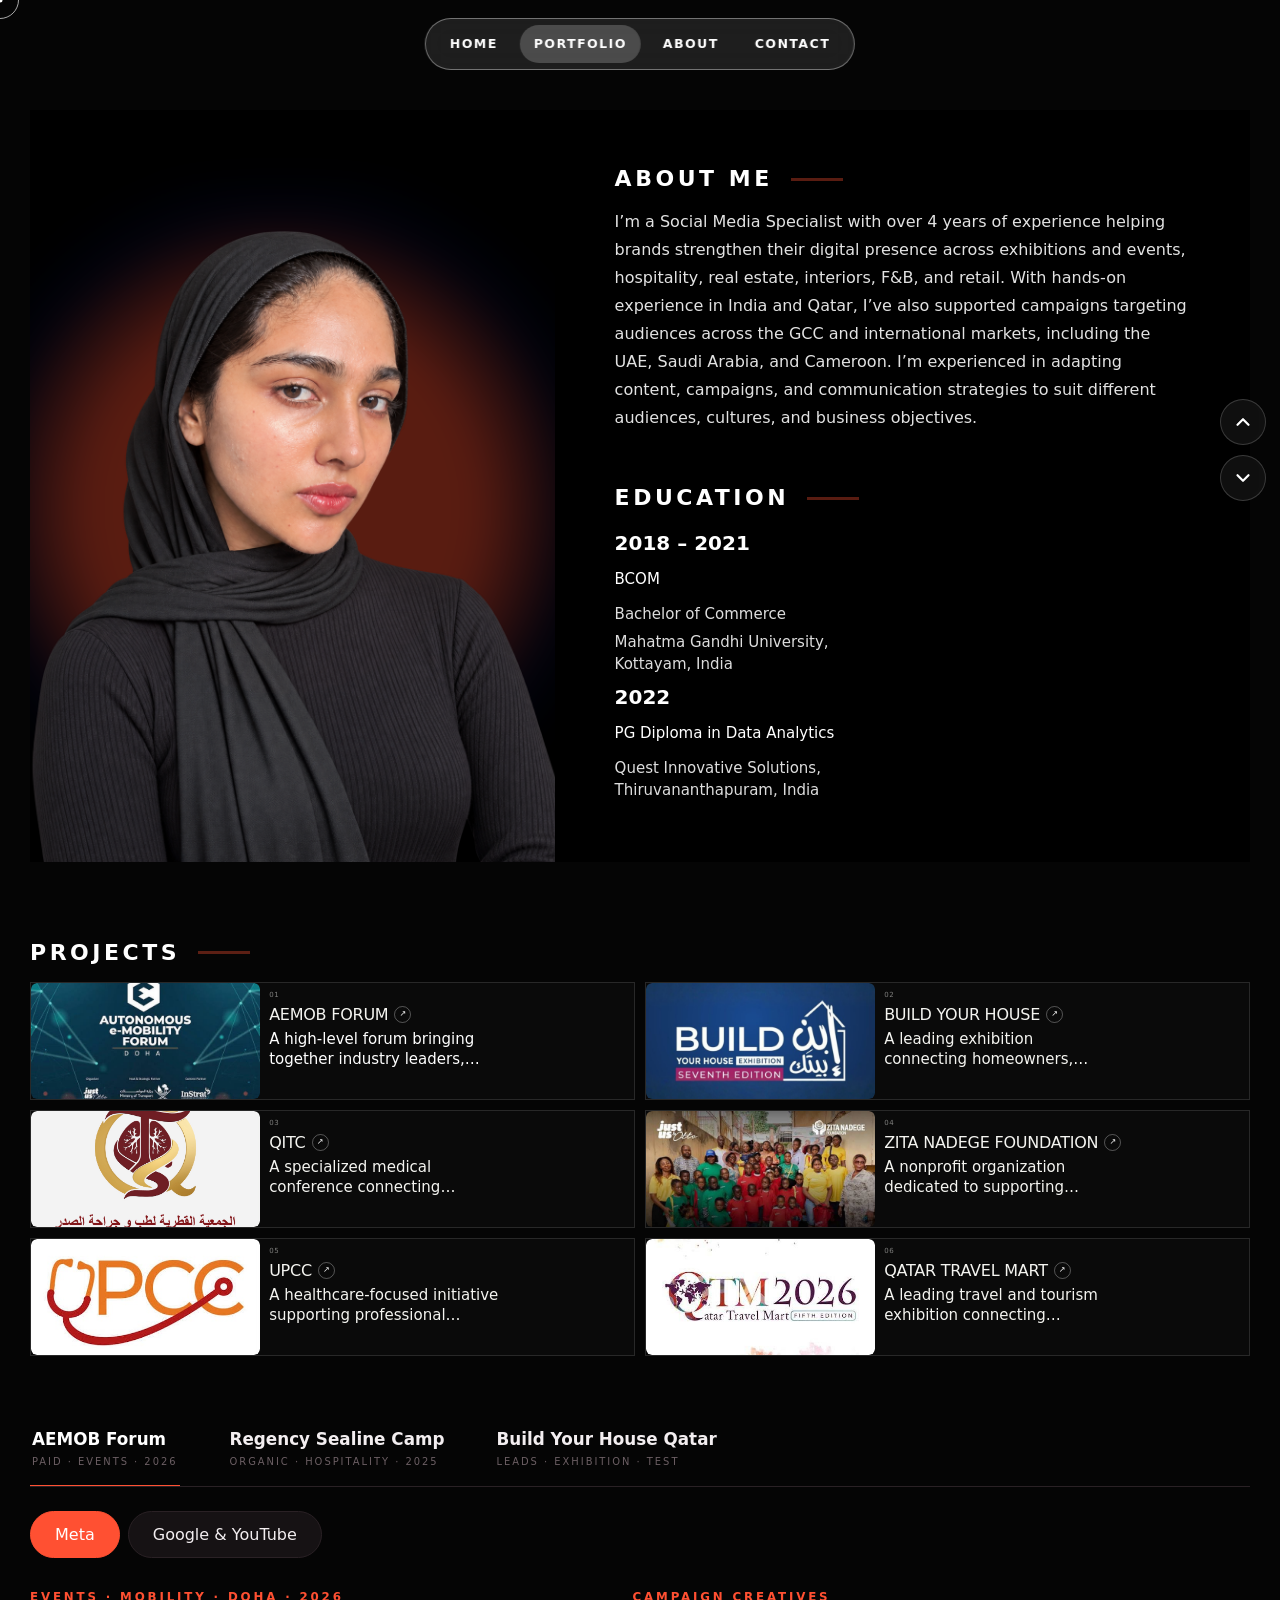
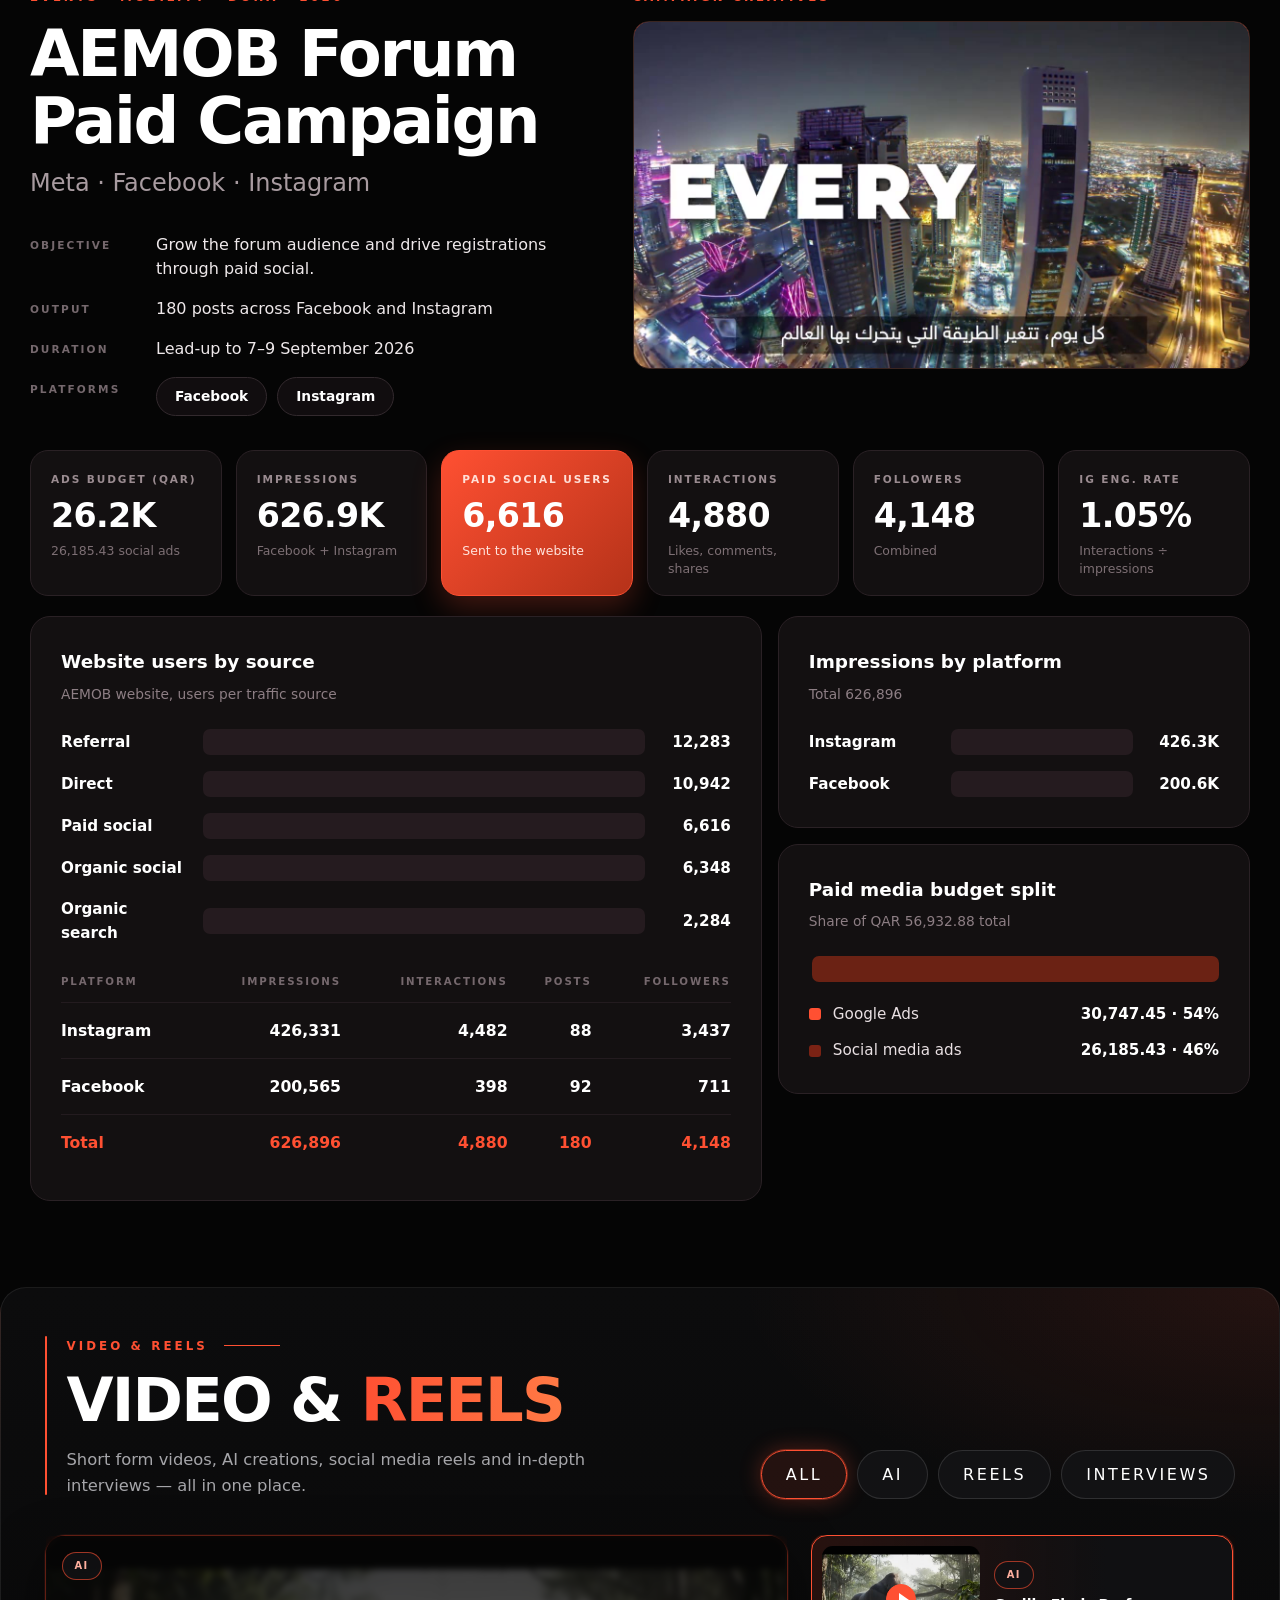
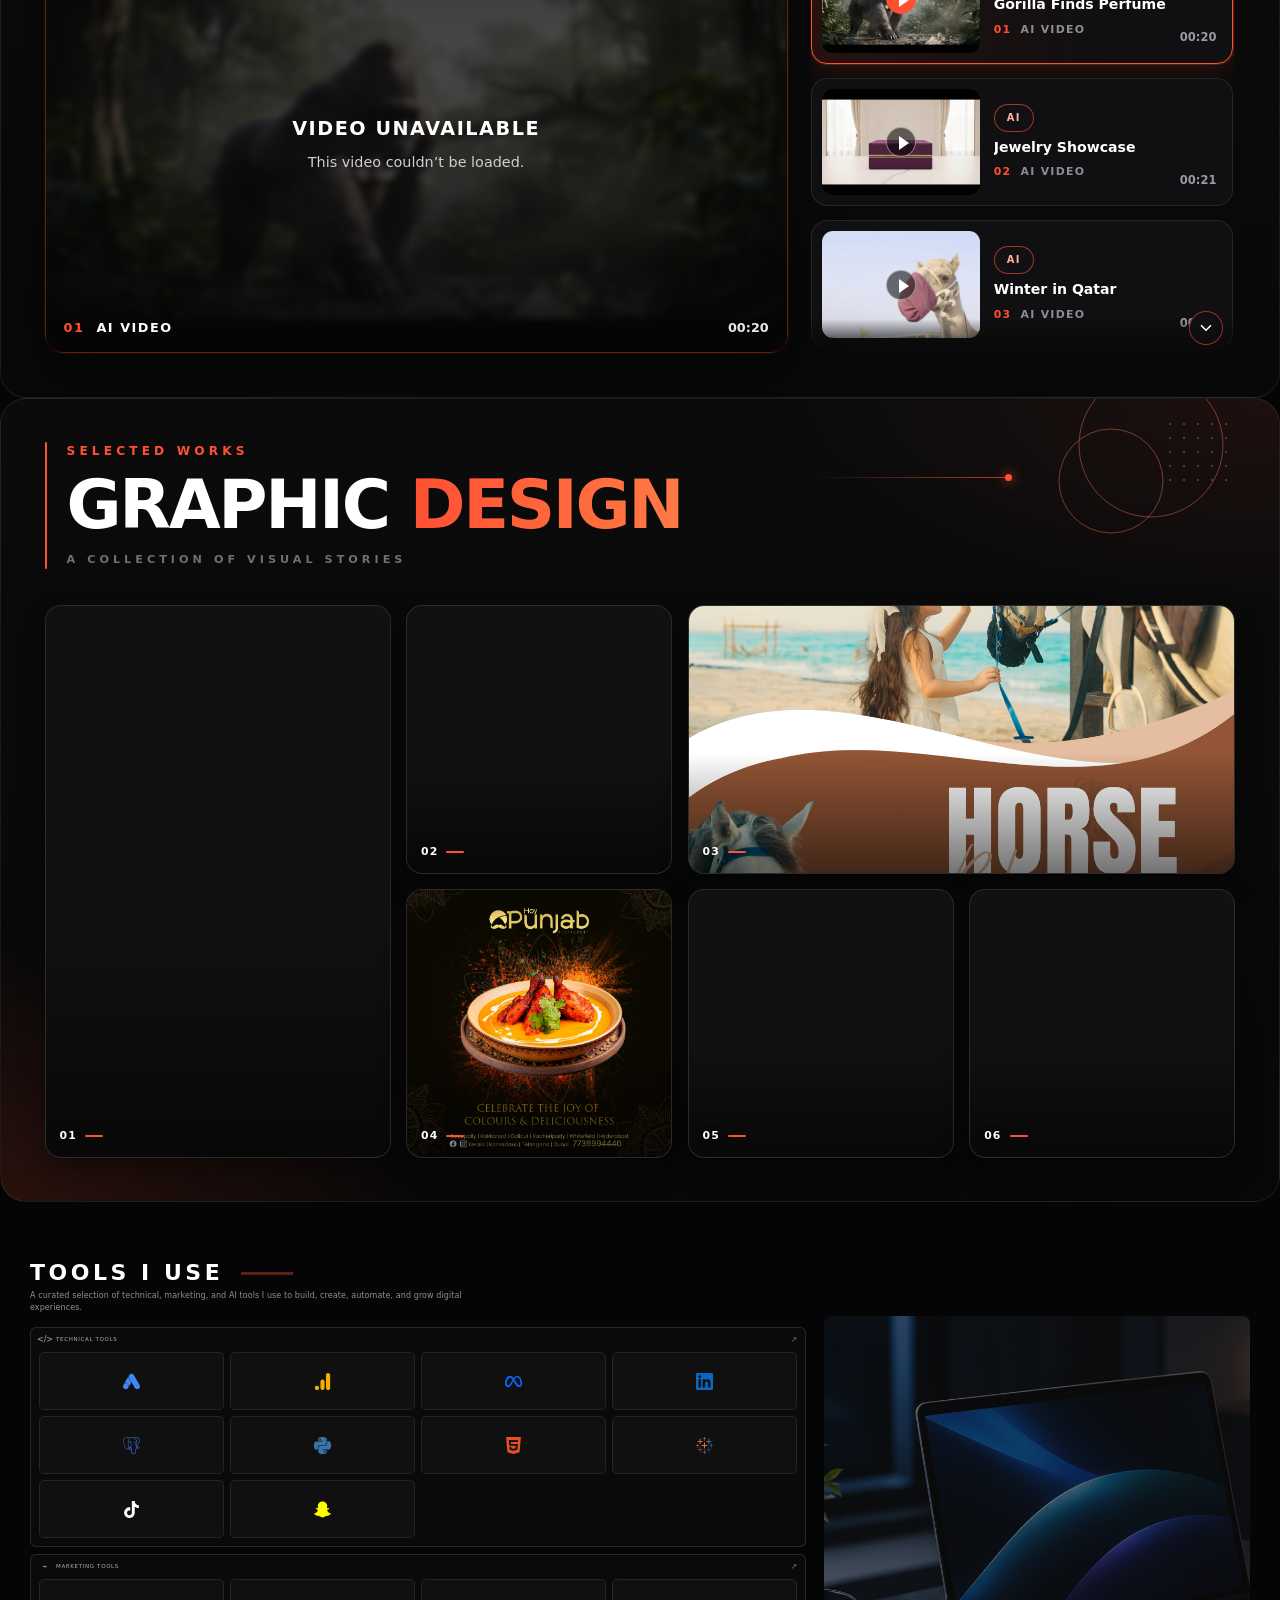
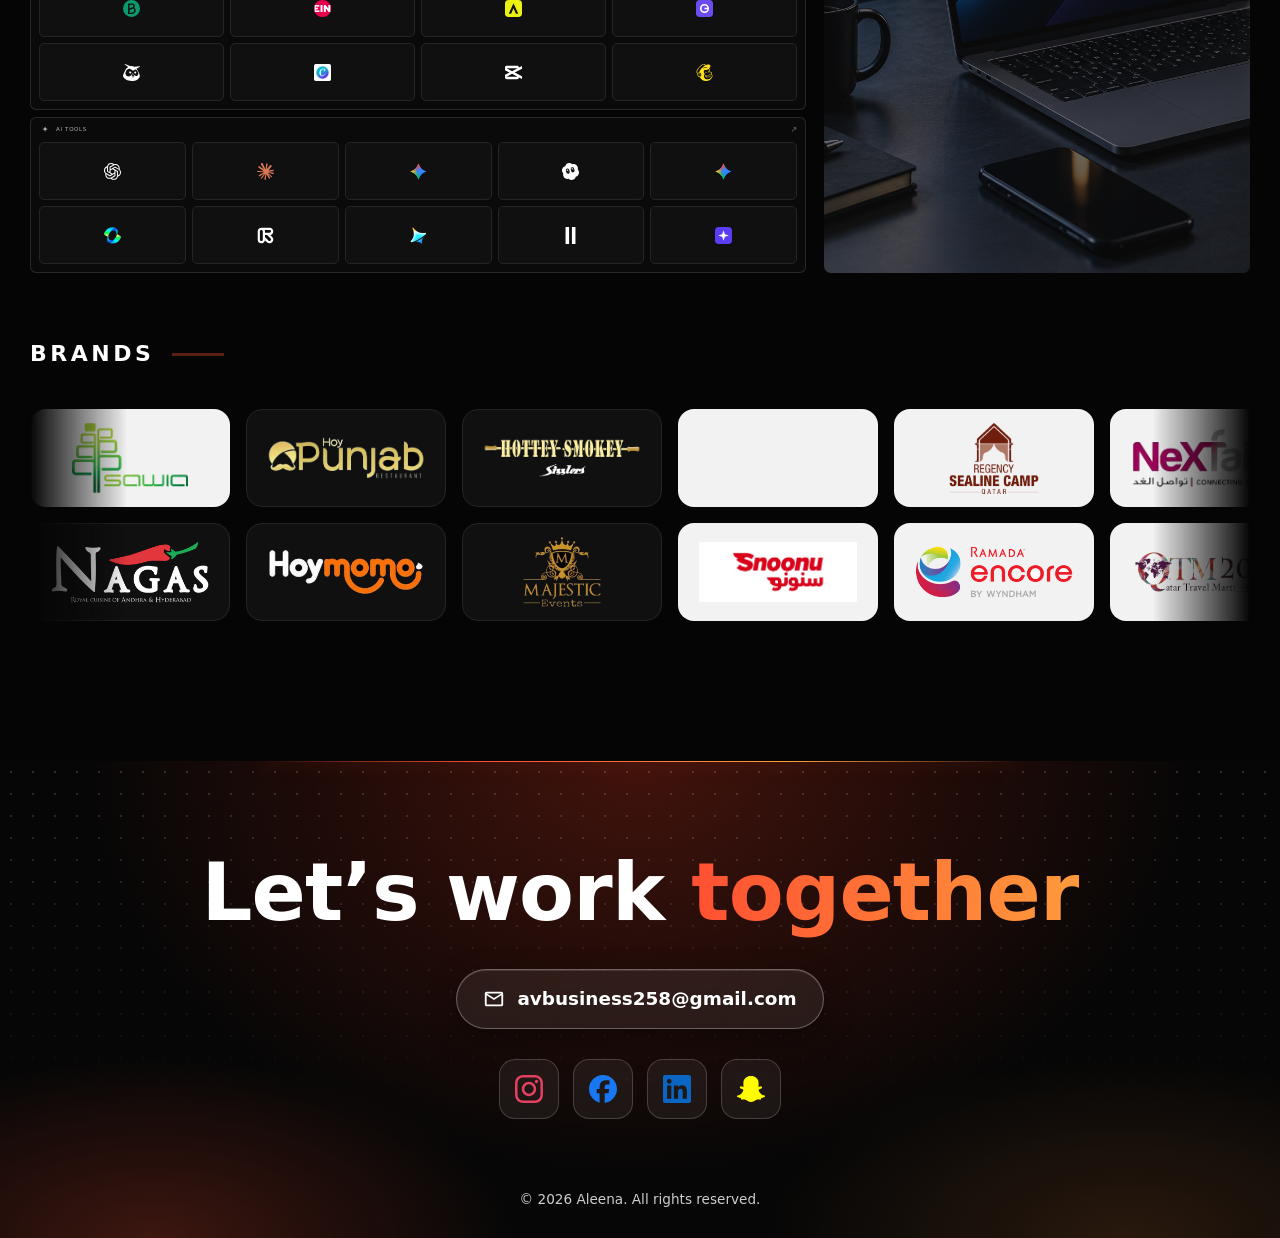
==== commit 600eaa6b: "portfolio" ====
--- a/portfolio.html
+++ b/portfolio.html
@@ -311,10 +311,10 @@
     <button class="cp-tab" role="tab" data-group="regency" data-page="regency"><span class="cp-tab-t">Regency Sealine Camp</span><span class="cp-tab-m">Organic · Hospitality · 2025</span></button>
     <button class="cp-tab" role="tab" data-group="build" data-page="build"><span class="cp-tab-t">Build Your House Qatar</span><span class="cp-tab-m">Leads · Exhibition · Test</span></button>
   </nav>
-  <section class="cp-page active" id="aemob-meta" role="tabpanel"><div class="cp-pills" role="tablist" aria-label="Platform"><button class="cp-pill active" data-page="aemob-meta" role="tab">Meta</button><button class="cp-pill" data-page="aemob-google" role="tab">Google &amp; YouTube</button></div><div class="cp-hero"><div class="cp-hero-text"><div class="cp-kicker">Events · Mobility · Doha · 2026</div><h2 class="cp-title">AEMOB Forum<br>Paid Campaign</h2><p class="cp-subtitle">Meta · Facebook · Instagram</p><div class="cp-info"><div class="cp-row"><div class="cp-label">Objective</div><div class="cp-value">Grow the forum audience and drive registrations through paid social.</div></div><div class="cp-row"><div class="cp-label">Output</div><div class="cp-value">180 posts across Facebook and Instagram</div></div><div class="cp-row"><div class="cp-label">Duration</div><div class="cp-value">Lead-up to 7–9 September 2026</div></div><div class="cp-row"><div class="cp-label">Platforms</div><div class="cp-value"><div class="cp-chips"><span>Facebook</span><span>Instagram</span></div></div></div></div></div><div class="cp-creative-wrap"><h3 class="cp-kicker">Campaign creatives</h3><div class="cp-creatives single-landscape"><div class="cp-creative" data-type="video" data-src="assets/videos/aemob-landscape.mp4" data-poster="assets/img/aemob-landscape-poster.jpg" tabindex="0" role="button" aria-label="Add media for Landscape Video"><span class="cp-tag">LANDSCAPE VIDEO</span><span class="cp-play"></span><span class="cp-add">+ Add video</span></div></div></div></div></div><div class="cp-metrics"><div class="cp-metric"><div class="cp-ml">Ads budget (QAR)</div><div class="cp-mv">26.2K</div><div class="cp-mn">26,185.43 social ads</div></div><div class="cp-metric"><div class="cp-ml">Impressions</div><div class="cp-mv">626.9K</div><div class="cp-mn">Facebook + Instagram</div></div><div class="cp-metric hl"><div class="cp-ml">Paid social users</div><div class="cp-mv">6,616</div><div class="cp-mn">Sent to the website</div></div><div class="cp-metric"><div class="cp-ml">Interactions</div><div class="cp-mv">4,880</div><div class="cp-mn">Likes, comments, shares</div></div><div class="cp-metric"><div class="cp-ml">Followers</div><div class="cp-mv">4,148</div><div class="cp-mn">Combined</div></div><div class="cp-metric"><div class="cp-ml">IG eng. rate</div><div class="cp-mv">1.05%</div><div class="cp-mn">Interactions ÷ impressions</div></div></div><div class="cp-grid"><div class="cp-card cp-main"><h2>Website users by source</h2><div class="cp-sub">AEMOB website, users per traffic source</div><div class="cp-stack"><div class="cp-bar"><span class="cp-bn">Referral</span><span class="cp-track"><i style="--w:100%"></i></span><span class="cp-bv">12,283</span></div><div class="cp-bar"><span class="cp-bn">Direct</span><span class="cp-track"><i style="--w:89%"></i></span><span class="cp-bv">10,942</span></div><div class="cp-bar"><span class="cp-bn">Paid social</span><span class="cp-track"><i style="--w:54%"></i></span><span class="cp-bv">6,616</span></div><div class="cp-bar"><span class="cp-bn">Organic social</span><span class="cp-track"><i style="--w:52%"></i></span><span class="cp-bv">6,348</span></div><div class="cp-bar"><span class="cp-bn">Organic search</span><span class="cp-track"><i style="--w:19%"></i></span><span class="cp-bv">2,284</span></div></div><div class="cp-tablewrap"><table class="cp-table"><thead><tr><th>Platform</th><th>Impressions</th><th>Interactions</th><th>Posts</th><th>Followers</th></tr></thead><tbody><tr><td>Instagram</td><td>426,331</td><td>4,482</td><td>88</td><td>3,437</td></tr><tr><td>Facebook</td><td>200,565</td><td>398</td><td>92</td><td>711</td></tr><tr class="cp-total"><td>Total</td><td>626,896</td><td>4,880</td><td>180</td><td>4,148</td></tr></tbody></table></div></div><div class="cp-side"><div class="cp-card "><h2>Impressions by platform</h2><div class="cp-sub">Total 626,896</div><div class="cp-stack"><div class="cp-bar"><span class="cp-bn">Instagram</span><span class="cp-track"><i style="--w:100%"></i></span><span class="cp-bv">426.3K</span></div><div class="cp-bar"><span class="cp-bn">Facebook</span><span class="cp-track"><i style="--w:47%"></i></span><span class="cp-bv">200.6K</span></div></div></div><div class="cp-card "><h2>Paid media budget split</h2><div class="cp-sub">Share of QAR 56,932.88 total</div><div class="cp-split"><i style="--w:54%"></i><b></b></div><div class="cp-legend"><div><span class="cp-dot"></span>Google Ads<strong>30,747.45 · 54%</strong></div><div><span class="cp-dot d2"></span>Social media ads<strong>26,185.43 · 46%</strong></div></div></div></div></div><p class="cp-source">Source: AEMOB 2026 Closing Report, 22 September 2026. Facebook and Instagram figures are account totals across paid and organic posts. Budget is the report's total for social media ads.</p></section>
-  <section class="cp-page" id="aemob-google" role="tabpanel"><div class="cp-pills" role="tablist" aria-label="Platform"><button class="cp-pill" data-page="aemob-meta" role="tab">Meta</button><button class="cp-pill active" data-page="aemob-google" role="tab">Google &amp; YouTube</button></div><div class="cp-hero"><div class="cp-hero-text"><div class="cp-kicker">Events · Mobility · Doha · Jan–Sep 2026</div><h2 class="cp-title">AEMOB Forum<br>Paid Campaign</h2><p class="cp-subtitle">Google · YouTube</p><div class="cp-info"><div class="cp-row"><div class="cp-label">Objective</div><div class="cp-value">Drive forum awareness and registrations ahead of 7–9 September 2026.</div></div><div class="cp-row"><div class="cp-label">Campaigns</div><div class="cp-value">YouTube brand awareness video · Search sales drive</div></div><div class="cp-row"><div class="cp-label">Duration</div><div class="cp-value">January to September 2026</div></div><div class="cp-row"><div class="cp-label">Platforms</div><div class="cp-value"><div class="cp-chips"><span>Google Search</span><span>YouTube</span></div></div></div></div></div><div class="cp-creative-wrap"><h3 class="cp-kicker">Campaign creatives</h3><div class="cp-creatives single-landscape"><div class="cp-creative" data-type="video" data-src="assets/videos/aemob-landscape.mp4" data-poster="assets/img/aemob-landscape-poster.jpg" tabindex="0" role="button" aria-label="Add media for Youtube · Landscape Video"><span class="cp-tag">YOUTUBE · LANDSCAPE VIDEO</span><span class="cp-play"></span><span class="cp-add">+ Add landscape video</span></div></div></div></div></div><div class="cp-metrics"><div class="cp-metric"><div class="cp-ml">Spend (QAR)</div><div class="cp-mv">30.7K</div><div class="cp-mn">30,747.45 total Google Ads</div></div><div class="cp-metric"><div class="cp-ml">Impressions</div><div class="cp-mv">9.5M</div><div class="cp-mn">All regions</div></div><div class="cp-metric hl"><div class="cp-ml">Website visits</div><div class="cp-mv">183.3K</div><div class="cp-mn">From Google Ads</div></div><div class="cp-metric"><div class="cp-ml">YouTube clicks</div><div class="cp-mv">87.8K</div><div class="cp-mn">6.08M video impressions</div></div><div class="cp-metric"><div class="cp-ml">Cost / visit (QAR)</div><div class="cp-mv">0.17</div><div class="cp-mn">Spend ÷ visits</div></div><div class="cp-metric"><div class="cp-ml">YouTube CTR</div><div class="cp-mv">1.44%</div><div class="cp-mn">Clicks ÷ impressions</div></div></div><div class="cp-grid"><div class="cp-card cp-main"><h2>Impressions by region</h2><div class="cp-sub">Google Ads delivery, millions of impressions</div><div class="cp-stack"><div class="cp-bar"><span class="cp-bn">Middle East</span><span class="cp-track"><i style="--w:100%"></i></span><span class="cp-bv">8.01M</span></div><div class="cp-bar"><span class="cp-bn">Europe</span><span class="cp-track"><i style="--w:16%"></i></span><span class="cp-bv">1.30M</span></div><div class="cp-bar"><span class="cp-bn">East Asia</span><span class="cp-track"><i style="--w:3%"></i></span><span class="cp-bv">0.19M</span></div></div><div class="cp-tablewrap"><table class="cp-table"><thead><tr><th>Region</th><th>Impressions</th><th>Visits</th><th>Visit rate</th></tr></thead><tbody><tr><td>Middle East</td><td>8,010,000</td><td>145,440</td><td>1.82%</td></tr><tr><td>Europe</td><td>1,300,000</td><td>21,994</td><td>1.69%</td></tr><tr><td>East Asia</td><td>191,569</td><td>15,897</td><td>8.30%</td></tr><tr class="cp-total"><td>Total</td><td>9,501,569</td><td>183,331</td><td>1.93%</td></tr></tbody></table></div></div><div class="cp-side"><div class="cp-card "><h2>Clicks by creative</h2><div class="cp-sub">Total 142,940</div><div class="cp-stack"><div class="cp-bar"><span class="cp-bn">YouTube videos</span><span class="cp-track"><i style="--w:100%"></i></span><span class="cp-bv">87,828</span></div><div class="cp-bar"><span class="cp-bn">Sales drive</span><span class="cp-track"><i style="--w:63%"></i></span><span class="cp-bv">55,112</span></div></div></div><div class="cp-card "><h2>Top search keywords</h2><div class="cp-sub">Clicks, with click-through rate</div><div class="cp-stack"><div class="cp-kw"><div class="cp-kwtop"><span class="cp-bn">AEMOB 2026</span><span class="cp-bv">331</span></div><span class="cp-track"><i style="--w:100%"></i></span><div class="cp-ctr">37.4% CTR</div></div><div class="cp-kw"><div class="cp-kwtop"><span class="cp-bn">Autonomous e-mobility forum 2026</span><span class="cp-bv">230</span></div><span class="cp-track"><i style="--w:70%"></i></span><div class="cp-ctr">50.4% CTR</div></div><div class="cp-kw"><div class="cp-kwtop"><span class="cp-bn">Smart sustainable mobility</span><span class="cp-bv">159</span></div><span class="cp-track"><i style="--w:48%"></i></span><div class="cp-ctr">52.0% CTR</div></div><div class="cp-kw"><div class="cp-kwtop"><span class="cp-bn">Electric vehicles</span><span class="cp-bv">103</span></div><span class="cp-track"><i style="--w:31%"></i></span><div class="cp-ctr">43.5% CTR</div></div><div class="cp-kw"><div class="cp-kwtop"><span class="cp-bn">Latest mobility technology</span><span class="cp-bv">46</span></div><span class="cp-track"><i style="--w:14%"></i></span><div class="cp-ctr">44.7% CTR</div></div></div></div></div></div><div class="cp-two"><div class="cp-card "><h2>YouTube brand awareness</h2><div class="cp-sub">Video campaign to the forum landing page</div><div class="cp-pair"><div><div class="cp-ml">Impressions</div><div class="cp-mv">6.1M</div></div><div><div class="cp-ml">Landing page visits</div><div class="cp-mv">83,290</div></div></div></div><div class="cp-card "><h2>Sales drive, Jan–Sep 2026</h2><div class="cp-sub">Search campaign to the registration page</div><div class="cp-pair stacked"><div><div class="cp-ml">Impressions</div><div class="cp-mv">3.6M</div></div><div><div class="cp-ml">Registration page visits</div><div class="cp-mv">57,119</div></div></div></div></div><p class="cp-source">Source: AEMOB 2026 Closing Report, 22 September 2026. Regional totals are as reported by Google Ads and include both campaigns.</p></section>
-  <section class="cp-page" id="regency" role="tabpanel"><div class="cp-hero"><div class="cp-hero-text"><div class="cp-kicker">Hospitality · Birthday Month · Sep 2025</div><h2 class="cp-title">Regency Sealine Camp</h2><p class="cp-subtitle">Organic campaign</p><div class="cp-info"><div class="cp-row"><div class="cp-label">Objective</div><div class="cp-value">Promote the Free Entry birthday-month offer without paid media.</div></div><div class="cp-row"><div class="cp-label">Offer</div><div class="cp-value">Free entry to the camp during your birthday month</div></div><div class="cp-row"><div class="cp-label">Date</div><div class="cp-value">13 September 2025</div></div><div class="cp-row"><div class="cp-label">Budget</div><div class="cp-value"><div class="cp-chips"><span>QAR 0 · 100% organic</span></div></div></div></div></div><div class="cp-creative-wrap"><h3 class="cp-kicker">Campaign creatives</h3><div class="cp-creatives single-post"><div class="cp-creative" data-type="image" data-src="assets/img/regency-camp.png" tabindex="0" role="button" aria-label="Add media for Post"><span class="cp-tag">POST</span><span class="cp-add">+ Add post image</span></div></div></div></div></div><div class="cp-metrics"><div class="cp-metric"><div class="cp-ml">Budget (QAR)</div><div class="cp-mv">0</div><div class="cp-mn">No paid promotion</div></div><div class="cp-metric hl"><div class="cp-ml">Views</div><div class="cp-mv">93.0K</div><div class="cp-mn">92,983 organic views</div></div><div class="cp-metric"><div class="cp-ml">Interactions</div><div class="cp-mv">4,224</div><div class="cp-mn">Likes, shares, saves, comments</div></div><div class="cp-metric"><div class="cp-ml">Shares</div><div class="cp-mv">2,900</div><div class="cp-mn">69% of interactions</div></div><div class="cp-metric"><div class="cp-ml">Profile activity</div><div class="cp-mv">1,218</div><div class="cp-mn">Profile visits and clicks</div></div><div class="cp-metric"><div class="cp-ml">Engagement rate</div><div class="cp-mv">4.54%</div><div class="cp-mn">Interactions ÷ views</div></div></div><div class="cp-grid"><div class="cp-card cp-main"><h2>Engagement breakdown</h2><div class="cp-sub">Actions taken on the post, after 92,983 views</div><div class="cp-stack"><div class="cp-bar"><span class="cp-bn">Interactions</span><span class="cp-track"><i style="--w:100%"></i></span><span class="cp-bv">4,224</span></div><div class="cp-bar"><span class="cp-bn">Shares</span><span class="cp-track"><i style="--w:69%"></i></span><span class="cp-bv">2,900</span></div><div class="cp-bar"><span class="cp-bn">Profile activity</span><span class="cp-track"><i style="--w:29%"></i></span><span class="cp-bv">1,218</span></div><div class="cp-bar"><span class="cp-bn">Likes</span><span class="cp-track"><i style="--w:14%"></i></span><span class="cp-bv">609</span></div><div class="cp-bar"><span class="cp-bn">Saves</span><span class="cp-track"><i style="--w:13%"></i></span><span class="cp-bv">541</span></div><div class="cp-bar"><span class="cp-bn">Comments</span><span class="cp-track"><i style="--w:3%"></i></span><span class="cp-bv">127</span></div></div><div class="cp-tablewrap"><table class="cp-table"><thead><tr><th>Metric</th><th>Result</th><th>Per 1,000 views</th></tr></thead><tbody><tr><td>Views</td><td>92,983</td><td>—</td></tr><tr><td>Interactions</td><td>4,224</td><td>45.4</td></tr><tr><td>Shares</td><td>2,900</td><td>31.2</td></tr><tr><td>Profile activity / clicks</td><td>1,218</td><td>13.1</td></tr><tr><td>Likes</td><td>609</td><td>6.5</td></tr><tr><td>Saves</td><td>541</td><td>5.8</td></tr><tr><td>Comments</td><td>127</td><td>1.4</td></tr></tbody></table></div></div><div class="cp-side"><div class="cp-card cp-learn"><h2>Why the campaign performed well</h2><div class="cp-sub">Results with zero budget</div><p>The <strong>Free Entry</strong> birthday offer was relevant and easy to share, so people passed it on: 2,900 shares, about one for every 32 views.</p><p>A clear message and an attractive creative made the offer easy to understand. 1,218 profile actions show people wanted to learn more about Regency Sealine Camp.</p><p>Strong sharing, a useful offer, clear messaging and high interest together extended the campaign's organic reach.</p></div><div class="cp-card "><h2>Interaction mix</h2><div class="cp-sub">Share of 4,224 interactions</div><div class="cp-mix"><i style="--w:69%"></i><i style="--w:14%" class="m2"></i><i style="--w:13%" class="m3"></i><i style="--w:4%" class="m4"></i></div><div class="cp-legend col"><div><span class="cp-dot"></span>Shares<strong>2,900 · 69%</strong></div><div><span class="cp-dot m2"></span>Likes<strong>609 · 14%</strong></div><div><span class="cp-dot m3"></span>Saves<strong>541 · 13%</strong></div><div><span class="cp-dot m4"></span>Comments and other<strong>174 · 4%</strong></div></div></div></div></div><p class="cp-source">Source: organic post insights, 13 September 2025. No paid promotion was used.</p></section>
-  <section class="cp-page" id="build" role="tabpanel"><div class="cp-hero"><div class="cp-hero-text"><div class="cp-kicker">Exhibition · Exhibitor Leads · Test Campaign</div><h2 class="cp-title">Build Your House Qatar</h2><p class="cp-subtitle">Meta lead generation test</p><div class="cp-info"><div class="cp-row"><div class="cp-label">Objective</div><div class="cp-value">Find exhibitors and sponsors through a low-budget Meta lead form test.</div></div><div class="cp-row"><div class="cp-label">Targeting</div><div class="cp-value">20 km radius around Doha, business owners and decision makers</div></div><div class="cp-row"><div class="cp-label">Budget</div><div class="cp-value">QAR 80 per day for 15 days</div></div><div class="cp-row"><div class="cp-label">Platforms</div><div class="cp-value"><div class="cp-chips"><span>Facebook</span><span>Instagram</span><span>Instant form</span></div></div></div></div></div><div class="cp-creative-wrap"><h3 class="cp-kicker">Campaign creatives</h3><div class="cp-creatives single-portrait"><div class="cp-creative" data-type="video" data-src="assets/videos/build-campaign.MP4" data-poster="assets/img/thumbs/build-campaign.jpg" tabindex="0" role="button" aria-label="Add media for Build Your House video"><span class="cp-tag">BUILD YOUR HOUSE · VIDEO</span><span class="cp-play"></span><span class="cp-add">+ Add video</span></div></div></div></div></div><div class="cp-metrics"><div class="cp-metric"><div class="cp-ml">Budget (QAR)</div><div class="cp-mv">1,200</div><div class="cp-mn">80 a day × 15 days</div></div><div class="cp-metric hl"><div class="cp-ml">Leads</div><div class="cp-mv">163</div><div class="cp-mn">Exhibitor enquiries</div></div><div class="cp-metric"><div class="cp-ml">Cost / lead (QAR)</div><div class="cp-mv">7.36</div><div class="cp-mn">Spend ÷ leads</div></div><div class="cp-metric"><div class="cp-ml">Leads / day</div><div class="cp-mv">10.9</div><div class="cp-mn">10 or more every day</div></div><div class="cp-metric"><div class="cp-ml">Reach</div><div class="cp-mv">38.4K</div><div class="cp-mn">96.5K impressions</div></div><div class="cp-metric"><div class="cp-ml">Link CTR</div><div class="cp-mv">1.42%</div><div class="cp-mn">1,370 link clicks</div></div></div><div class="cp-grid"><div class="cp-card cp-main"><h2>Daily leads</h2><div class="cp-sub">Leads per day across the 15-day test</div><div class="cp-chart"><div class="cp-axis"><span>10</span><span>5</span><span>0</span></div><div class="cp-cols"><div class="cp-col"><i style="--h:76.9%" title="D1: 10 leads"></i><span>D1</span></div><div class="cp-col"><i style="--h:76.9%" title="D2: 10 leads"></i><span>D2</span></div><div class="cp-col"><i style="--h:84.6%" title="D3: 11 leads"></i><span>D3</span></div><div class="cp-col"><i style="--h:92.3%" title="D4: 12 leads"></i><span>D4</span></div><div class="cp-col"><i style="--h:84.6%" title="D5: 11 leads"></i><span>D5</span></div><div class="cp-col"><i style="--h:76.9%" title="D6: 10 leads"></i><span>D6</span></div><div class="cp-col"><i style="--h:92.3%" title="D7: 12 leads"></i><span>D7</span></div><div class="cp-col"><i style="--h:100.0%" title="D8: 13 leads"></i><span>D8</span></div><div class="cp-col"><i style="--h:84.6%" title="D9: 11 leads"></i><span>D9</span></div><div class="cp-col"><i style="--h:76.9%" title="D10: 10 leads"></i><span>D10</span></div><div class="cp-col"><i style="--h:84.6%" title="D11: 11 leads"></i><span>D11</span></div><div class="cp-col"><i style="--h:92.3%" title="D12: 12 leads"></i><span>D12</span></div><div class="cp-col"><i style="--h:76.9%" title="D13: 10 leads"></i><span>D13</span></div><div class="cp-col"><i style="--h:76.9%" title="D14: 10 leads"></i><span>D14</span></div><div class="cp-col"><i style="--h:76.9%" title="D15: 10 leads"></i><span>D15</span></div></div></div></div><div class="cp-card cp-learn cp-side"><h2>What the test showed</h2><div class="cp-sub">Learnings for the full campaign</div><p><strong>Purpose-made creatives win for leads.</strong> The new Welcoming Sponsors ad brought 2.6 times more leads than the boosted existing post at the same spend.</p><p><strong>A small budget can still deliver.</strong> QAR 80 a day produced 10 or more exhibitor leads every day.</p><p><strong>Tight targeting kept leads relevant.</strong> A 20 km radius around Doha focused spend on businesses that can exhibit.</p></div></div><div class="cp-grid"><div class="cp-card cp-main"><h2>New creative vs existing post</h2><div class="cp-sub">Same spend on each ad, QAR 600</div><div class="cp-tablewrap"><table class="cp-table"><thead><tr><th>Ad</th><th>Reach</th><th>Link clicks</th><th>Leads</th><th>Cost / lead</th></tr></thead><tbody><tr><td>Welcoming sponsors (new)</td><td>24,100</td><td>905</td><td>118</td><td>5.08</td></tr><tr><td>Existing post</td><td>16,900</td><td>465</td><td>45</td><td>13.33</td></tr></tbody></table></div><div style="height:18px"></div><div class="cp-stack"><div class="cp-bar"><span class="cp-bn">New creative</span><span class="cp-track"><i style="--w:100%"></i></span><span class="cp-bv">118</span></div><div class="cp-bar"><span class="cp-bn">Existing post</span><span class="cp-track"><i style="--w:38%"></i></span><span class="cp-bv">45</span></div></div></div><div class="cp-side"><div class="cp-card "><h2>Leads by platform</h2><div class="cp-sub">Total 163</div><div class="cp-stack"><div class="cp-bar"><span class="cp-bn">Facebook</span><span class="cp-track"><i style="--w:100%"></i></span><span class="cp-bv">97</span></div><div class="cp-bar"><span class="cp-bn">Instagram</span><span class="cp-track"><i style="--w:68%"></i></span><span class="cp-bv">66</span></div></div></div><div class="cp-card "><h2>Ad engagement</h2><div class="cp-sub">Reactions and actions on the lead ads</div><div class="cp-stack"><div class="cp-bar"><span class="cp-bn">Reactions</span><span class="cp-track"><i style="--w:100%"></i></span><span class="cp-bv">412</span></div><div class="cp-bar"><span class="cp-bn">Saves</span><span class="cp-track"><i style="--w:23%"></i></span><span class="cp-bv">96</span></div><div class="cp-bar"><span class="cp-bn">Shares</span><span class="cp-track"><i style="--w:14%"></i></span><span class="cp-bv">58</span></div><div class="cp-bar"><span class="cp-bn">Comments</span><span class="cp-track"><i style="--w:9%"></i></span><span class="cp-bv">37</span></div></div></div></div></div><p class="cp-source">Budget, duration, radius and the 10+ leads a day are from the live test. Other figures are illustrative estimates and can be swapped for the Ads Manager export.</p></section>
+  <section class="cp-page active" id="aemob-meta" role="tabpanel"><div class="cp-pills" role="tablist" aria-label="Platform"><button class="cp-pill active" data-page="aemob-meta" role="tab">Meta</button><button class="cp-pill" data-page="aemob-google" role="tab">Google &amp; YouTube</button></div><div class="cp-hero"><div class="cp-hero-text"><div class="cp-kicker">Events · Mobility · Doha · 2026</div><h2 class="cp-title">AEMOB Forum<br>Paid Campaign</h2><p class="cp-subtitle">Meta · Facebook · Instagram</p><div class="cp-info"><div class="cp-row"><div class="cp-label">Objective</div><div class="cp-value">Grow the forum audience and drive registrations through paid social.</div></div><div class="cp-row"><div class="cp-label">Output</div><div class="cp-value">180 posts across Facebook and Instagram</div></div><div class="cp-row"><div class="cp-label">Duration</div><div class="cp-value">Lead-up to 7–9 September 2026</div></div><div class="cp-row"><div class="cp-label">Platforms</div><div class="cp-value"><div class="cp-chips"><span>Facebook</span><span>Instagram</span></div></div></div></div></div><div class="cp-creative-wrap"><h3 class="cp-kicker">Campaign creatives</h3><div class="cp-creatives single-landscape"><div class="cp-creative" data-type="video" data-src="assets/videos/aemob-landscape.mp4" data-poster="assets/img/aemob-landscape-poster.jpg" tabindex="0" role="button" aria-label="Add media for Landscape Video"><span class="cp-tag">LANDSCAPE VIDEO</span><span class="cp-play"></span><span class="cp-add">+ Add video</span></div></div></div></div></div><div class="cp-metrics"><div class="cp-metric"><div class="cp-ml">Ads budget (QAR)</div><div class="cp-mv">26.2K</div><div class="cp-mn">26,185.43 social ads</div></div><div class="cp-metric"><div class="cp-ml">Impressions</div><div class="cp-mv">626.9K</div><div class="cp-mn">Facebook + Instagram</div></div><div class="cp-metric hl"><div class="cp-ml">Paid social users</div><div class="cp-mv">6,616</div><div class="cp-mn">Sent to the website</div></div><div class="cp-metric"><div class="cp-ml">Interactions</div><div class="cp-mv">4,880</div><div class="cp-mn">Likes, comments, shares</div></div><div class="cp-metric"><div class="cp-ml">Followers</div><div class="cp-mv">4,148</div><div class="cp-mn">Combined</div></div><div class="cp-metric"><div class="cp-ml">IG eng. rate</div><div class="cp-mv">1.05%</div><div class="cp-mn">Interactions ÷ impressions</div></div></div><div class="cp-grid"><div class="cp-card cp-main"><h2>Website users by source</h2><div class="cp-sub">AEMOB website, users per traffic source</div><div class="cp-stack"><div class="cp-bar"><span class="cp-bn">Referral</span><span class="cp-track"><i style="--w:100%"></i></span><span class="cp-bv">12,283</span></div><div class="cp-bar"><span class="cp-bn">Direct</span><span class="cp-track"><i style="--w:89%"></i></span><span class="cp-bv">10,942</span></div><div class="cp-bar"><span class="cp-bn">Paid social</span><span class="cp-track"><i style="--w:54%"></i></span><span class="cp-bv">6,616</span></div><div class="cp-bar"><span class="cp-bn">Organic social</span><span class="cp-track"><i style="--w:52%"></i></span><span class="cp-bv">6,348</span></div><div class="cp-bar"><span class="cp-bn">Organic search</span><span class="cp-track"><i style="--w:19%"></i></span><span class="cp-bv">2,284</span></div></div><div class="cp-tablewrap"><table class="cp-table"><thead><tr><th>Platform</th><th>Impressions</th><th>Interactions</th><th>Posts</th><th>Followers</th></tr></thead><tbody><tr><td>Instagram</td><td>426,331</td><td>4,482</td><td>88</td><td>3,437</td></tr><tr><td>Facebook</td><td>200,565</td><td>398</td><td>92</td><td>711</td></tr><tr class="cp-total"><td>Total</td><td>626,896</td><td>4,880</td><td>180</td><td>4,148</td></tr></tbody></table></div></div><div class="cp-side"><div class="cp-card "><h2>Impressions by platform</h2><div class="cp-sub">Total 626,896</div><div class="cp-stack"><div class="cp-bar"><span class="cp-bn">Instagram</span><span class="cp-track"><i style="--w:100%"></i></span><span class="cp-bv">426.3K</span></div><div class="cp-bar"><span class="cp-bn">Facebook</span><span class="cp-track"><i style="--w:47%"></i></span><span class="cp-bv">200.6K</span></div></div></div><div class="cp-card "><h2>Paid media budget split</h2><div class="cp-sub">Share of QAR 56,932.88 total</div><div class="cp-split"><i style="--w:54%"></i><b></b></div><div class="cp-legend"><div><span class="cp-dot"></span>Google Ads<strong>30,747.45 · 54%</strong></div><div><span class="cp-dot d2"></span>Social media ads<strong>26,185.43 · 46%</strong></div></div></div></div></div></section>
+  <section class="cp-page" id="aemob-google" role="tabpanel"><div class="cp-pills" role="tablist" aria-label="Platform"><button class="cp-pill" data-page="aemob-meta" role="tab">Meta</button><button class="cp-pill active" data-page="aemob-google" role="tab">Google &amp; YouTube</button></div><div class="cp-hero"><div class="cp-hero-text"><div class="cp-kicker">Events · Mobility · Doha · Jan–Sep 2026</div><h2 class="cp-title">AEMOB Forum<br>Paid Campaign</h2><p class="cp-subtitle">Google · YouTube</p><div class="cp-info"><div class="cp-row"><div class="cp-label">Objective</div><div class="cp-value">Drive forum awareness and registrations ahead of 7–9 September 2026.</div></div><div class="cp-row"><div class="cp-label">Campaigns</div><div class="cp-value">YouTube brand awareness video · Search sales drive</div></div><div class="cp-row"><div class="cp-label">Duration</div><div class="cp-value">January to September 2026</div></div><div class="cp-row"><div class="cp-label">Platforms</div><div class="cp-value"><div class="cp-chips"><span>Google Search</span><span>YouTube</span></div></div></div></div></div><div class="cp-creative-wrap"><h3 class="cp-kicker">Campaign creatives</h3><div class="cp-creatives single-landscape"><div class="cp-creative" data-type="video" data-src="assets/videos/aemob-landscape.mp4" data-poster="assets/img/aemob-landscape-poster.jpg" tabindex="0" role="button" aria-label="Add media for Youtube · Landscape Video"><span class="cp-tag">YOUTUBE · LANDSCAPE VIDEO</span><span class="cp-play"></span><span class="cp-add">+ Add landscape video</span></div></div></div></div></div><div class="cp-metrics"><div class="cp-metric"><div class="cp-ml">Spend (QAR)</div><div class="cp-mv">30.7K</div><div class="cp-mn">30,747.45 total Google Ads</div></div><div class="cp-metric"><div class="cp-ml">Impressions</div><div class="cp-mv">9.5M</div><div class="cp-mn">All regions</div></div><div class="cp-metric hl"><div class="cp-ml">Website visits</div><div class="cp-mv">183.3K</div><div class="cp-mn">From Google Ads</div></div><div class="cp-metric"><div class="cp-ml">YouTube clicks</div><div class="cp-mv">87.8K</div><div class="cp-mn">6.08M video impressions</div></div><div class="cp-metric"><div class="cp-ml">Cost / visit (QAR)</div><div class="cp-mv">0.17</div><div class="cp-mn">Spend ÷ visits</div></div><div class="cp-metric"><div class="cp-ml">YouTube CTR</div><div class="cp-mv">1.44%</div><div class="cp-mn">Clicks ÷ impressions</div></div></div><div class="cp-grid"><div class="cp-card cp-main"><h2>Impressions by region</h2><div class="cp-sub">Google Ads delivery, millions of impressions</div><div class="cp-stack"><div class="cp-bar"><span class="cp-bn">Middle East</span><span class="cp-track"><i style="--w:100%"></i></span><span class="cp-bv">8.01M</span></div><div class="cp-bar"><span class="cp-bn">Europe</span><span class="cp-track"><i style="--w:16%"></i></span><span class="cp-bv">1.30M</span></div><div class="cp-bar"><span class="cp-bn">East Asia</span><span class="cp-track"><i style="--w:3%"></i></span><span class="cp-bv">0.19M</span></div></div><div class="cp-tablewrap"><table class="cp-table"><thead><tr><th>Region</th><th>Impressions</th><th>Visits</th><th>Visit rate</th></tr></thead><tbody><tr><td>Middle East</td><td>8,010,000</td><td>145,440</td><td>1.82%</td></tr><tr><td>Europe</td><td>1,300,000</td><td>21,994</td><td>1.69%</td></tr><tr><td>East Asia</td><td>191,569</td><td>15,897</td><td>8.30%</td></tr><tr class="cp-total"><td>Total</td><td>9,501,569</td><td>183,331</td><td>1.93%</td></tr></tbody></table></div></div><div class="cp-side"><div class="cp-card "><h2>Clicks by creative</h2><div class="cp-sub">Total 142,940</div><div class="cp-stack"><div class="cp-bar"><span class="cp-bn">YouTube videos</span><span class="cp-track"><i style="--w:100%"></i></span><span class="cp-bv">87,828</span></div><div class="cp-bar"><span class="cp-bn">Sales drive</span><span class="cp-track"><i style="--w:63%"></i></span><span class="cp-bv">55,112</span></div></div></div><div class="cp-card "><h2>Top search keywords</h2><div class="cp-sub">Clicks, with click-through rate</div><div class="cp-stack"><div class="cp-kw"><div class="cp-kwtop"><span class="cp-bn">AEMOB 2026</span><span class="cp-bv">331</span></div><span class="cp-track"><i style="--w:100%"></i></span><div class="cp-ctr">37.4% CTR</div></div><div class="cp-kw"><div class="cp-kwtop"><span class="cp-bn">Autonomous e-mobility forum 2026</span><span class="cp-bv">230</span></div><span class="cp-track"><i style="--w:70%"></i></span><div class="cp-ctr">50.4% CTR</div></div><div class="cp-kw"><div class="cp-kwtop"><span class="cp-bn">Smart sustainable mobility</span><span class="cp-bv">159</span></div><span class="cp-track"><i style="--w:48%"></i></span><div class="cp-ctr">52.0% CTR</div></div><div class="cp-kw"><div class="cp-kwtop"><span class="cp-bn">Electric vehicles</span><span class="cp-bv">103</span></div><span class="cp-track"><i style="--w:31%"></i></span><div class="cp-ctr">43.5% CTR</div></div><div class="cp-kw"><div class="cp-kwtop"><span class="cp-bn">Latest mobility technology</span><span class="cp-bv">46</span></div><span class="cp-track"><i style="--w:14%"></i></span><div class="cp-ctr">44.7% CTR</div></div></div></div></div></div><div class="cp-two"><div class="cp-card "><h2>YouTube brand awareness</h2><div class="cp-sub">Video campaign to the forum landing page</div><div class="cp-pair"><div><div class="cp-ml">Impressions</div><div class="cp-mv">6.1M</div></div><div><div class="cp-ml">Landing page visits</div><div class="cp-mv">83,290</div></div></div></div><div class="cp-card "><h2>Sales drive, Jan–Sep 2026</h2><div class="cp-sub">Search campaign to the registration page</div><div class="cp-pair stacked"><div><div class="cp-ml">Impressions</div><div class="cp-mv">3.6M</div></div><div><div class="cp-ml">Registration page visits</div><div class="cp-mv">57,119</div></div></div></div></div></section>
+  <section class="cp-page" id="regency" role="tabpanel"><div class="cp-hero"><div class="cp-hero-text"><div class="cp-kicker">Hospitality · Birthday Month · Sep 2025</div><h2 class="cp-title">Regency Sealine Camp</h2><p class="cp-subtitle">Organic campaign</p><div class="cp-info"><div class="cp-row"><div class="cp-label">Objective</div><div class="cp-value">Promote the Free Entry birthday-month offer without paid media.</div></div><div class="cp-row"><div class="cp-label">Offer</div><div class="cp-value">Free entry to the camp during your birthday month</div></div><div class="cp-row"><div class="cp-label">Date</div><div class="cp-value">13 September 2025</div></div><div class="cp-row"><div class="cp-label">Budget</div><div class="cp-value"><div class="cp-chips"><span>QAR 0 · 100% organic</span></div></div></div></div></div><div class="cp-creative-wrap"><h3 class="cp-kicker">Campaign creatives</h3><div class="cp-creatives single-post"><div class="cp-creative" data-type="image" data-src="assets/img/regency-camp.png" tabindex="0" role="button" aria-label="Add media for Post"><span class="cp-tag">POST</span><span class="cp-add">+ Add post image</span></div></div></div></div></div><div class="cp-metrics"><div class="cp-metric"><div class="cp-ml">Budget (QAR)</div><div class="cp-mv">0</div><div class="cp-mn">No paid promotion</div></div><div class="cp-metric hl"><div class="cp-ml">Views</div><div class="cp-mv">93.0K</div><div class="cp-mn">92,983 organic views</div></div><div class="cp-metric"><div class="cp-ml">Interactions</div><div class="cp-mv">4,224</div><div class="cp-mn">Likes, shares, saves, comments</div></div><div class="cp-metric"><div class="cp-ml">Shares</div><div class="cp-mv">2,900</div><div class="cp-mn">69% of interactions</div></div><div class="cp-metric"><div class="cp-ml">Profile activity</div><div class="cp-mv">1,218</div><div class="cp-mn">Profile visits and clicks</div></div><div class="cp-metric"><div class="cp-ml">Engagement rate</div><div class="cp-mv">4.54%</div><div class="cp-mn">Interactions ÷ views</div></div></div><div class="cp-grid"><div class="cp-card cp-main"><h2>Engagement breakdown</h2><div class="cp-sub">Actions taken on the post, after 92,983 views</div><div class="cp-stack"><div class="cp-bar"><span class="cp-bn">Interactions</span><span class="cp-track"><i style="--w:100%"></i></span><span class="cp-bv">4,224</span></div><div class="cp-bar"><span class="cp-bn">Shares</span><span class="cp-track"><i style="--w:69%"></i></span><span class="cp-bv">2,900</span></div><div class="cp-bar"><span class="cp-bn">Profile activity</span><span class="cp-track"><i style="--w:29%"></i></span><span class="cp-bv">1,218</span></div><div class="cp-bar"><span class="cp-bn">Likes</span><span class="cp-track"><i style="--w:14%"></i></span><span class="cp-bv">609</span></div><div class="cp-bar"><span class="cp-bn">Saves</span><span class="cp-track"><i style="--w:13%"></i></span><span class="cp-bv">541</span></div><div class="cp-bar"><span class="cp-bn">Comments</span><span class="cp-track"><i style="--w:3%"></i></span><span class="cp-bv">127</span></div></div><div class="cp-tablewrap"><table class="cp-table"><thead><tr><th>Metric</th><th>Result</th><th>Per 1,000 views</th></tr></thead><tbody><tr><td>Views</td><td>92,983</td><td>—</td></tr><tr><td>Interactions</td><td>4,224</td><td>45.4</td></tr><tr><td>Shares</td><td>2,900</td><td>31.2</td></tr><tr><td>Profile activity / clicks</td><td>1,218</td><td>13.1</td></tr><tr><td>Likes</td><td>609</td><td>6.5</td></tr><tr><td>Saves</td><td>541</td><td>5.8</td></tr><tr><td>Comments</td><td>127</td><td>1.4</td></tr></tbody></table></div></div><div class="cp-side"><div class="cp-card cp-learn"><h2>Why the campaign performed well</h2><div class="cp-sub">Results with zero budget</div><p>The <strong>Free Entry</strong> birthday offer was relevant and easy to share, so people passed it on: 2,900 shares, about one for every 32 views.</p><p>A clear message and an attractive creative made the offer easy to understand. 1,218 profile actions show people wanted to learn more about Regency Sealine Camp.</p><p>Strong sharing, a useful offer, clear messaging and high interest together extended the campaign's organic reach.</p></div><div class="cp-card "><h2>Interaction mix</h2><div class="cp-sub">Share of 4,224 interactions</div><div class="cp-mix"><i style="--w:69%"></i><i style="--w:14%" class="m2"></i><i style="--w:13%" class="m3"></i><i style="--w:4%" class="m4"></i></div><div class="cp-legend col"><div><span class="cp-dot"></span>Shares<strong>2,900 · 69%</strong></div><div><span class="cp-dot m2"></span>Likes<strong>609 · 14%</strong></div><div><span class="cp-dot m3"></span>Saves<strong>541 · 13%</strong></div><div><span class="cp-dot m4"></span>Comments and other<strong>174 · 4%</strong></div></div></div></div></div></section>
+  <section class="cp-page" id="build" role="tabpanel"><div class="cp-hero"><div class="cp-hero-text"><div class="cp-kicker">Exhibition · Exhibitor Leads · Test Campaign</div><h2 class="cp-title">Build Your House Qatar</h2><p class="cp-subtitle">Meta lead generation test</p><div class="cp-info"><div class="cp-row"><div class="cp-label">Objective</div><div class="cp-value">Find exhibitors and sponsors through a low-budget Meta lead form test.</div></div><div class="cp-row"><div class="cp-label">Targeting</div><div class="cp-value">20 km radius around Doha, business owners and decision makers</div></div><div class="cp-row"><div class="cp-label">Budget</div><div class="cp-value">QAR 80 per day for 15 days</div></div><div class="cp-row"><div class="cp-label">Platforms</div><div class="cp-value"><div class="cp-chips"><span>Facebook</span><span>Instagram</span><span>Instant form</span></div></div></div></div></div><div class="cp-creative-wrap"><h3 class="cp-kicker">Campaign creatives</h3><div class="cp-creatives single-portrait"><div class="cp-creative" data-type="video" data-src="assets/videos/build-campaign.MP4" data-poster="assets/img/thumbs/build-campaign.jpg" tabindex="0" role="button" aria-label="Add media for Build Your House video"><span class="cp-tag">BUILD YOUR HOUSE · VIDEO</span><span class="cp-play"></span><span class="cp-add">+ Add video</span></div></div></div></div></div><div class="cp-metrics"><div class="cp-metric"><div class="cp-ml">Budget (QAR)</div><div class="cp-mv">1,200</div><div class="cp-mn">80 a day × 15 days</div></div><div class="cp-metric hl"><div class="cp-ml">Leads</div><div class="cp-mv">163</div><div class="cp-mn">Exhibitor enquiries</div></div><div class="cp-metric"><div class="cp-ml">Cost / lead (QAR)</div><div class="cp-mv">7.36</div><div class="cp-mn">Spend ÷ leads</div></div><div class="cp-metric"><div class="cp-ml">Leads / day</div><div class="cp-mv">10.9</div><div class="cp-mn">10 or more every day</div></div><div class="cp-metric"><div class="cp-ml">Reach</div><div class="cp-mv">38.4K</div><div class="cp-mn">96.5K impressions</div></div><div class="cp-metric"><div class="cp-ml">Link CTR</div><div class="cp-mv">1.42%</div><div class="cp-mn">1,370 link clicks</div></div></div><div class="cp-grid"><div class="cp-card cp-main"><h2>Daily leads</h2><div class="cp-sub">Leads per day across the 15-day test</div><div class="cp-chart"><div class="cp-axis"><span>10</span><span>5</span><span>0</span></div><div class="cp-cols"><div class="cp-col"><i style="--h:76.9%" title="D1: 10 leads"></i><span>D1</span></div><div class="cp-col"><i style="--h:76.9%" title="D2: 10 leads"></i><span>D2</span></div><div class="cp-col"><i style="--h:84.6%" title="D3: 11 leads"></i><span>D3</span></div><div class="cp-col"><i style="--h:92.3%" title="D4: 12 leads"></i><span>D4</span></div><div class="cp-col"><i style="--h:84.6%" title="D5: 11 leads"></i><span>D5</span></div><div class="cp-col"><i style="--h:76.9%" title="D6: 10 leads"></i><span>D6</span></div><div class="cp-col"><i style="--h:92.3%" title="D7: 12 leads"></i><span>D7</span></div><div class="cp-col"><i style="--h:100.0%" title="D8: 13 leads"></i><span>D8</span></div><div class="cp-col"><i style="--h:84.6%" title="D9: 11 leads"></i><span>D9</span></div><div class="cp-col"><i style="--h:76.9%" title="D10: 10 leads"></i><span>D10</span></div><div class="cp-col"><i style="--h:84.6%" title="D11: 11 leads"></i><span>D11</span></div><div class="cp-col"><i style="--h:92.3%" title="D12: 12 leads"></i><span>D12</span></div><div class="cp-col"><i style="--h:76.9%" title="D13: 10 leads"></i><span>D13</span></div><div class="cp-col"><i style="--h:76.9%" title="D14: 10 leads"></i><span>D14</span></div><div class="cp-col"><i style="--h:76.9%" title="D15: 10 leads"></i><span>D15</span></div></div></div></div><div class="cp-card cp-learn cp-side"><h2>What the test showed</h2><div class="cp-sub">Learnings for the full campaign</div><p><strong>Purpose-made creatives win for leads.</strong> The new Welcoming Sponsors ad brought 2.6 times more leads than the boosted existing post at the same spend.</p><p><strong>A small budget can still deliver.</strong> QAR 80 a day produced 10 or more exhibitor leads every day.</p><p><strong>Tight targeting kept leads relevant.</strong> A 20 km radius around Doha focused spend on businesses that can exhibit.</p></div></div><div class="cp-grid"><div class="cp-card cp-main"><h2>New creative vs existing post</h2><div class="cp-sub">Same spend on each ad, QAR 600</div><div class="cp-tablewrap"><table class="cp-table"><thead><tr><th>Ad</th><th>Reach</th><th>Link clicks</th><th>Leads</th><th>Cost / lead</th></tr></thead><tbody><tr><td>Welcoming sponsors (new)</td><td>24,100</td><td>905</td><td>118</td><td>5.08</td></tr><tr><td>Existing post</td><td>16,900</td><td>465</td><td>45</td><td>13.33</td></tr></tbody></table></div><div style="height:18px"></div><div class="cp-stack"><div class="cp-bar"><span class="cp-bn">New creative</span><span class="cp-track"><i style="--w:100%"></i></span><span class="cp-bv">118</span></div><div class="cp-bar"><span class="cp-bn">Existing post</span><span class="cp-track"><i style="--w:38%"></i></span><span class="cp-bv">45</span></div></div></div><div class="cp-side"><div class="cp-card "><h2>Leads by platform</h2><div class="cp-sub">Total 163</div><div class="cp-stack"><div class="cp-bar"><span class="cp-bn">Facebook</span><span class="cp-track"><i style="--w:100%"></i></span><span class="cp-bv">97</span></div><div class="cp-bar"><span class="cp-bn">Instagram</span><span class="cp-track"><i style="--w:68%"></i></span><span class="cp-bv">66</span></div></div></div><div class="cp-card "><h2>Ad engagement</h2><div class="cp-sub">Reactions and actions on the lead ads</div><div class="cp-stack"><div class="cp-bar"><span class="cp-bn">Reactions</span><span class="cp-track"><i style="--w:100%"></i></span><span class="cp-bv">412</span></div><div class="cp-bar"><span class="cp-bn">Saves</span><span class="cp-track"><i style="--w:23%"></i></span><span class="cp-bv">96</span></div><div class="cp-bar"><span class="cp-bn">Shares</span><span class="cp-track"><i style="--w:14%"></i></span><span class="cp-bv">58</span></div><div class="cp-bar"><span class="cp-bn">Comments</span><span class="cp-track"><i style="--w:9%"></i></span><span class="cp-bv">37</span></div></div></div></div></div></section>
 </section>
 
 <!-- video and reels -->
--- a/video-reels.css
+++ b/video-reels.css
@@ -5,7 +5,8 @@
 .vr {
   --o: rgb(255 80 50);
   --vr-gap: 14px;
-  width: 100%; max-width: 1400px; margin: 0 auto; padding: 70px 30px;
+  width: 100%; max-width: 1400px; margin: 0 auto; 
+  /* padding: 70px 30px; */
   color: #fff;
 }
 .vr *, .vr *::before, .vr *::after { box-sizing: border-box; }
